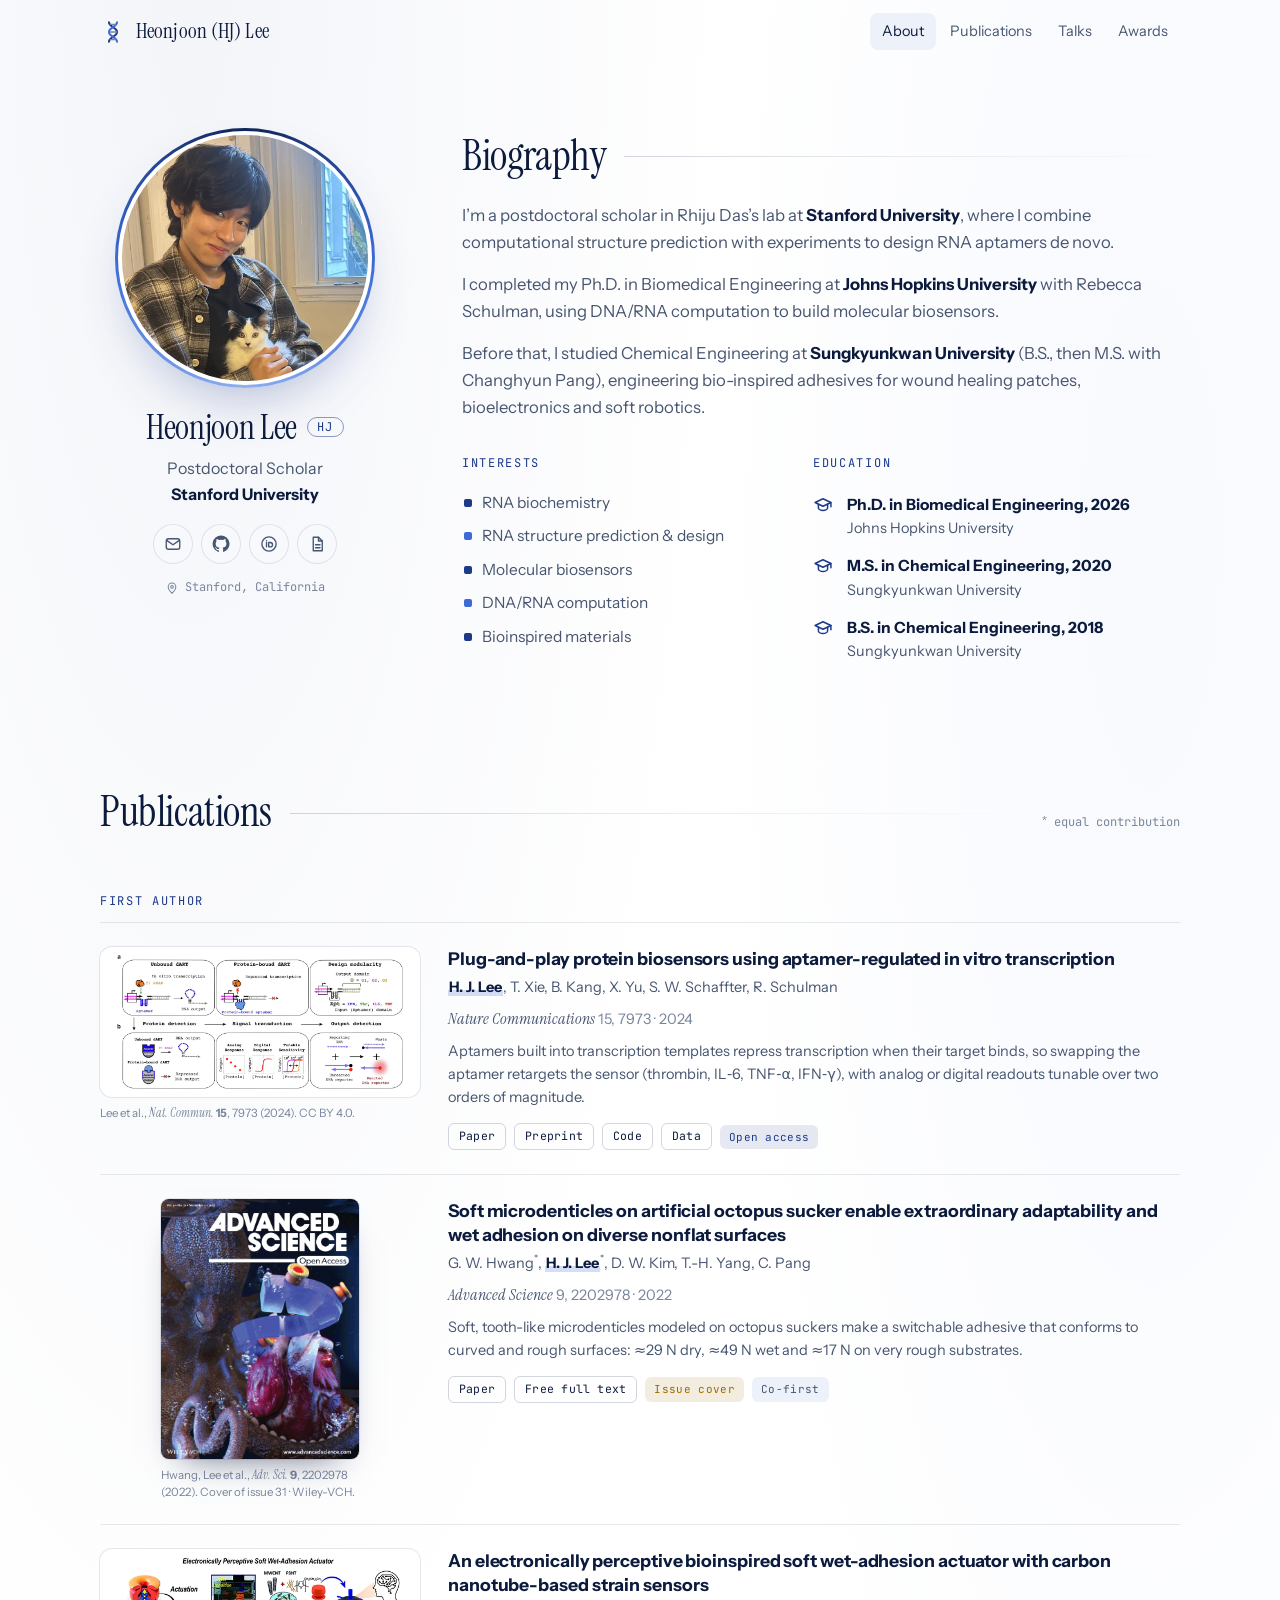
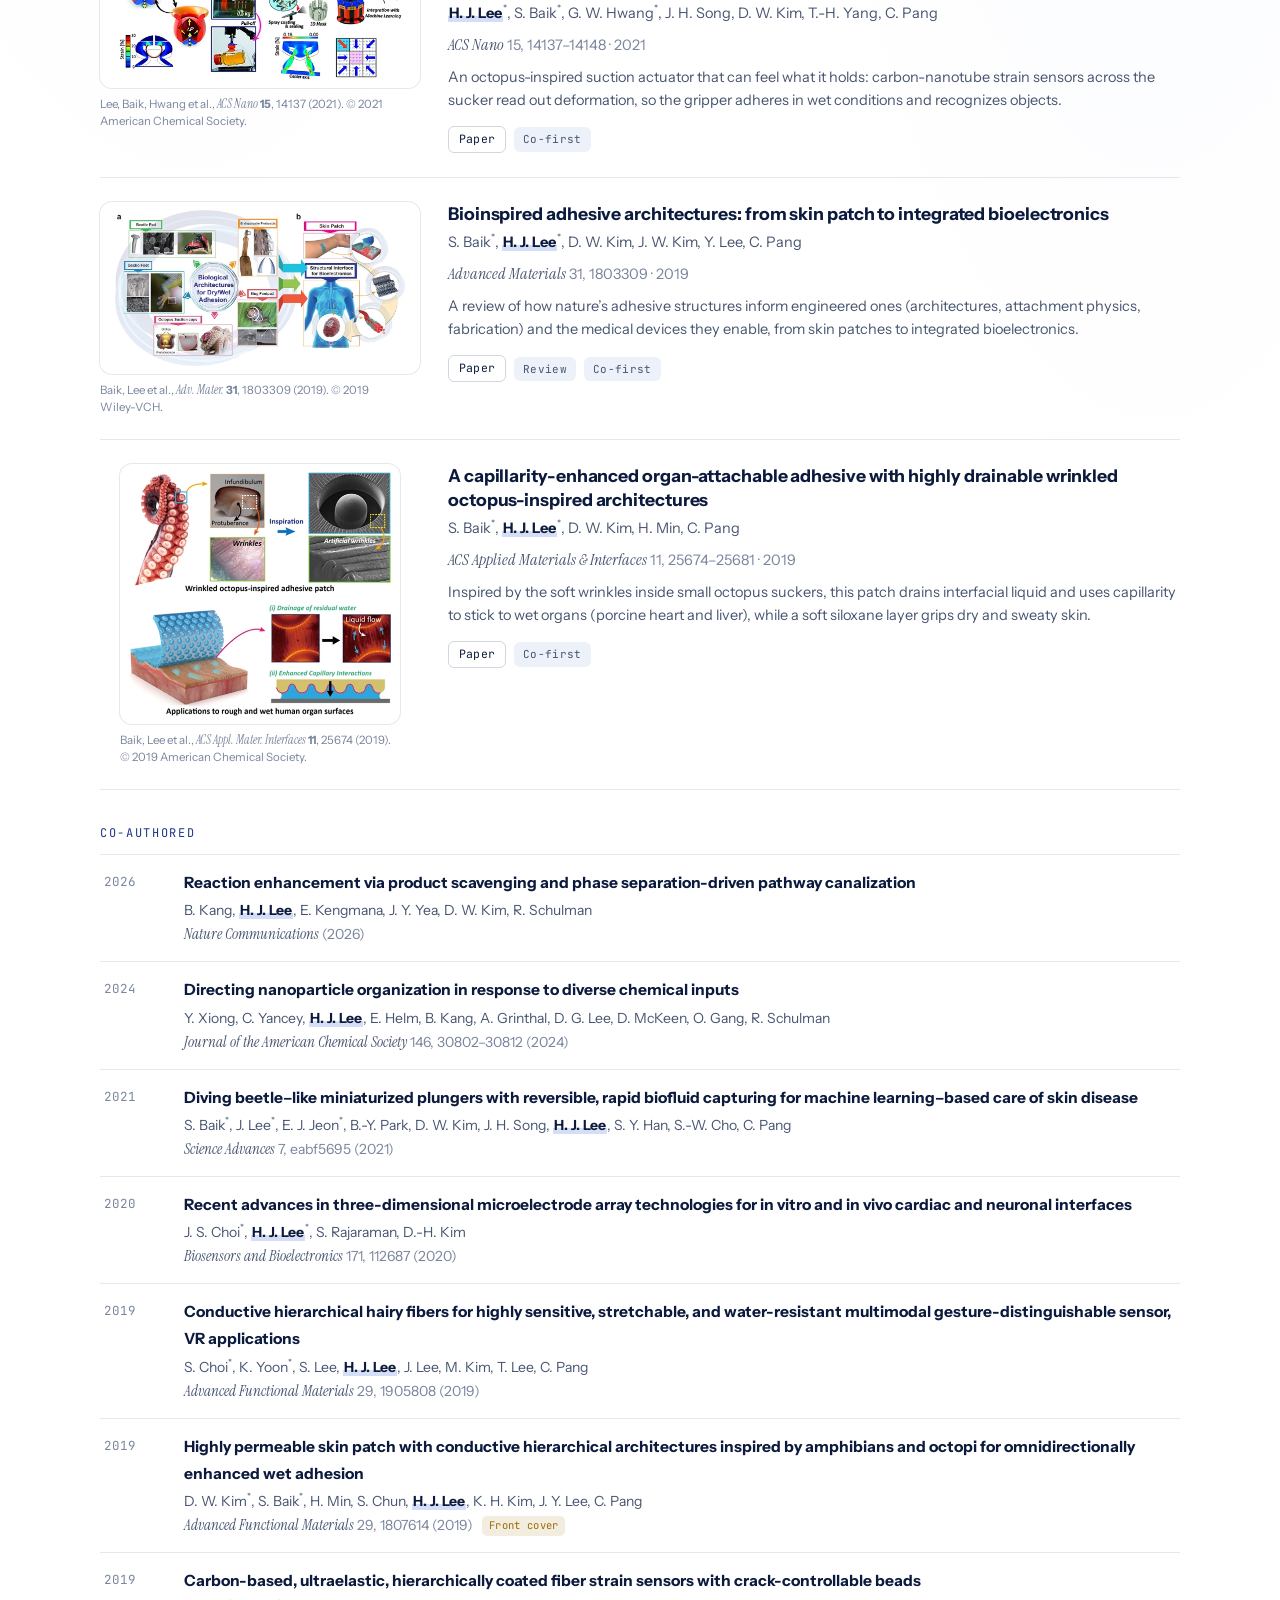
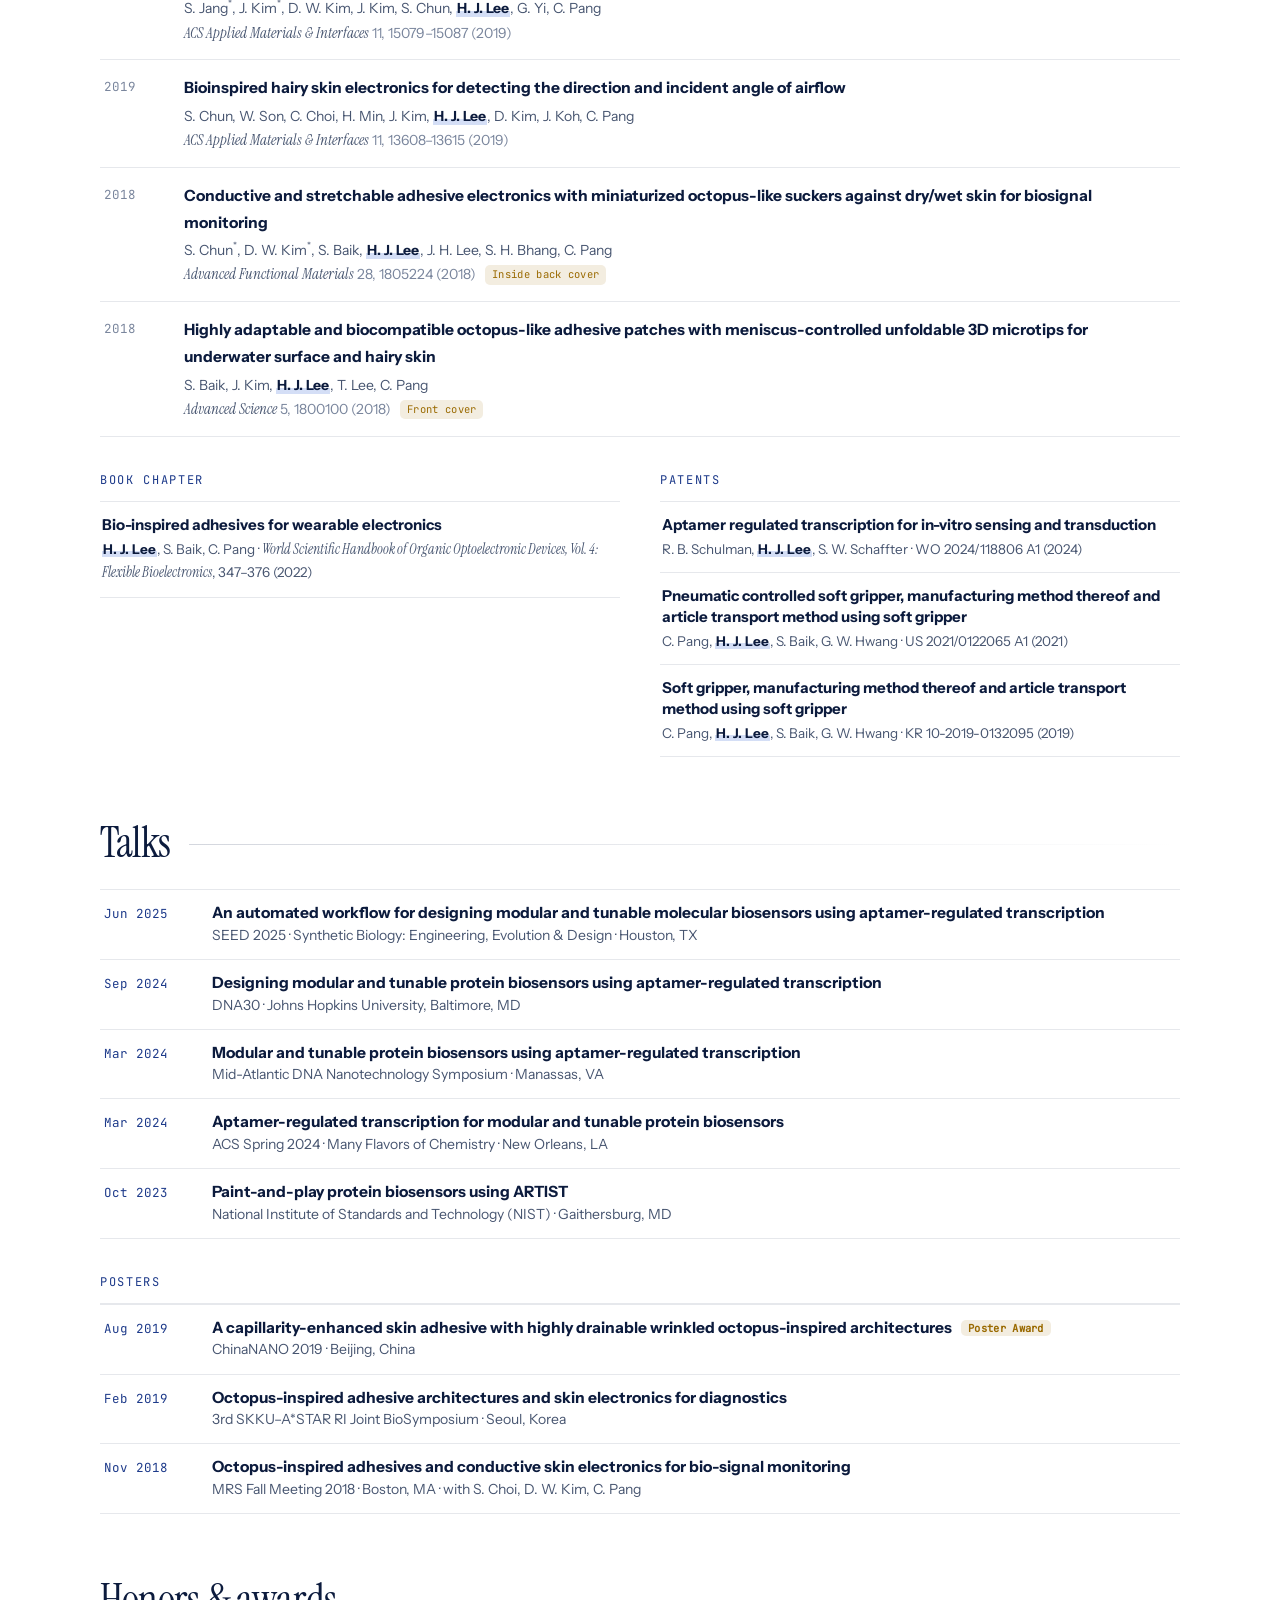
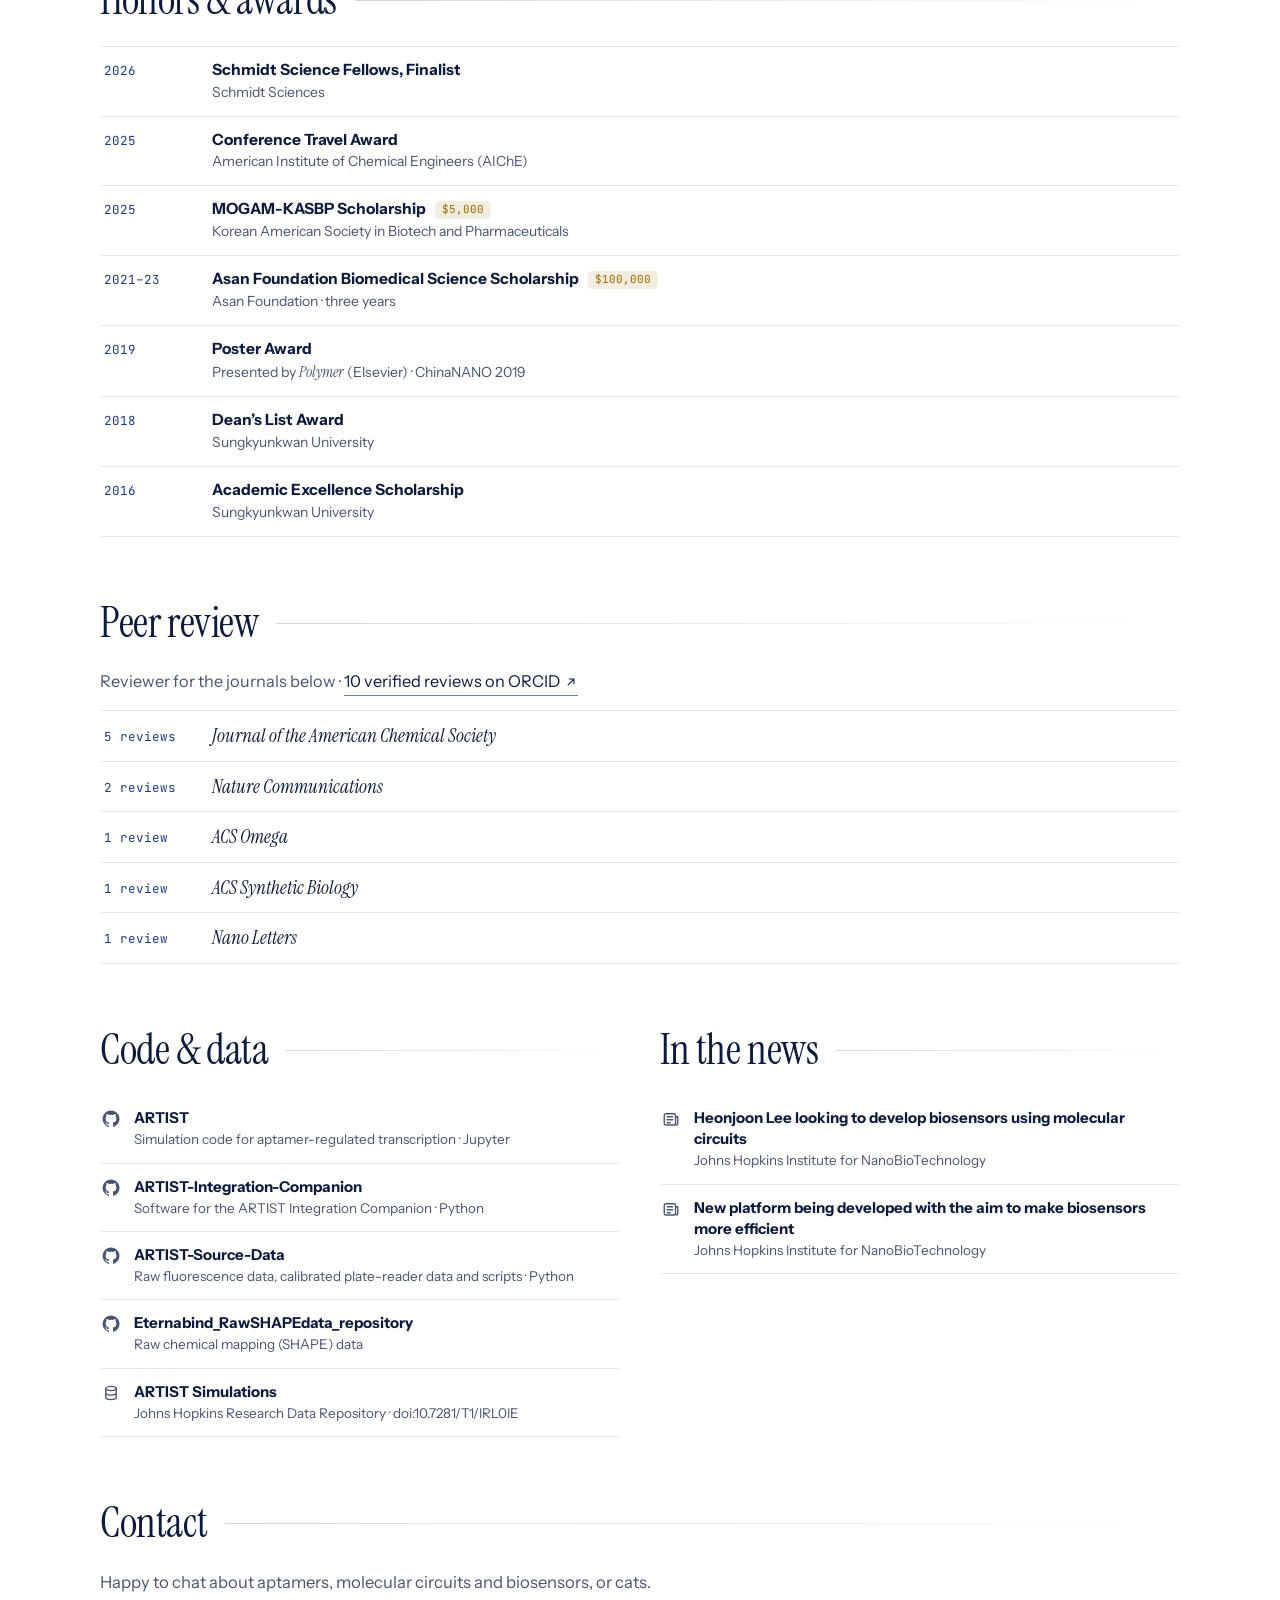
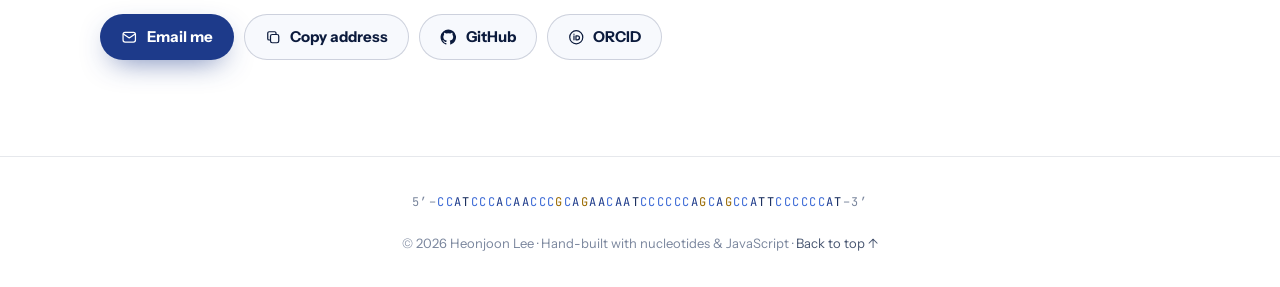
==== index.html @ 0a2733d8 "Remove the light/dark theme switch The site is white and navy only. Drop the toggle button and its i" ====
<!doctype html>
<html lang="en">
<head>
  <meta charset="utf-8">
  <meta name="viewport" content="width=device-width, initial-scale=1, viewport-fit=cover">
  <title>Heonjoon (HJ) Lee — Postdoctoral Scholar, Stanford</title>
  <meta name="description" content="Heonjoon (HJ) Lee is a postdoctoral scholar in Rhiju Das’s lab at Stanford University, combining computational structure prediction with experiments to design RNA aptamers de novo. Ph.D., Johns Hopkins University: DNA/RNA computation for molecular biosensors.">
  <meta name="author" content="Heonjoon Lee">
  <meta name="theme-color" content="#ffffff">
  <meta name="color-scheme" content="light">

  <!-- Social preview. If the site moves (e.g. to a custom domain), update these two URLs. -->
  <meta property="og:type" content="profile">
  <meta property="og:title" content="Heonjoon (HJ) Lee — Postdoctoral Scholar, Stanford">
  <meta property="og:description" content="RNA aptamers, molecular biosensors and DNA/RNA circuits.">
  <meta property="og:url" content="https://hlee260.github.io/">
  <meta property="og:image" content="https://hlee260.github.io/assets/img/og-card.jpg">
  <meta property="og:image:width" content="1200">
  <meta property="og:image:height" content="630">
  <meta name="twitter:card" content="summary_large_image">

  <link rel="icon" href="assets/img/favicon.svg" type="image/svg+xml">
  <link rel="apple-touch-icon" href="assets/img/apple-touch-icon.png">
  <link rel="preload" href="assets/fonts/instrument-serif-400.woff" as="font" type="font/woff" crossorigin>
  <link rel="preload" href="assets/fonts/instrument-sans-400.woff" as="font" type="font/woff" crossorigin>
  <link rel="stylesheet" href="assets/css/style.css">

  <script>
    (function () {
      var d = document.documentElement;
      d.classList.add('js');
      setTimeout(function () { if (!window.__hjReady) d.classList.add('reveal-all'); }, 2500);
    })();
    /* Figure loader: tries .webp → .jpg → .png, else keeps the designed cover. */
    window.hjFigure = function (img, ok) {
      var fig = img.closest('figure');
      if (ok) { fig.classList.add('has-image'); fig.classList.remove('is-missing'); return; }
      var exts = ['webp', 'jpg', 'png'];
      var i = +(img.getAttribute('data-try') || 0) + 1;
      if (i < exts.length) { img.setAttribute('data-try', i); img.src = img.getAttribute('data-base') + '.' + exts[i]; }
      else fig.classList.add('is-missing');
    };
  </script>
  <noscript><style>[data-reveal]{opacity:1!important;transform:none!important}</style></noscript>

  <script type="application/ld+json">
  {
    "@context": "https://schema.org",
    "@type": "Person",
    "name": "Heonjoon Lee",
    "alternateName": "HJ Lee",
    "jobTitle": "Postdoctoral Scholar",
    "affiliation": { "@type": "CollegeOrUniversity", "name": "Stanford University" },
    "alumniOf": [
      { "@type": "CollegeOrUniversity", "name": "Johns Hopkins University" },
      { "@type": "CollegeOrUniversity", "name": "Sungkyunkwan University" }
    ],
    "knowsAbout": ["RNA biochemistry", "RNA structure prediction", "RNA design", "Molecular biosensors", "DNA/RNA computation", "Bioinspired materials"],
    "sameAs": ["https://github.com/hlee260", "https://orcid.org/0000-0001-5129-5740"]
  }
  </script>
</head>

<body>
  <svg width="0" height="0" style="position:absolute" aria-hidden="true" focusable="false">
    <symbol id="i-arrow" viewBox="0 0 24 24"><path d="M7 17 17 7M9 7h8v8"/></symbol>
    <symbol id="i-mail" viewBox="0 0 24 24"><rect x="3" y="5" width="18" height="14" rx="3"/><path d="m4 7.5 8 5.5 8-5.5"/></symbol>
    <symbol id="i-copy" viewBox="0 0 24 24"><rect x="8" y="8" width="12" height="12" rx="2.5"/><path d="M16 8V6a2 2 0 0 0-2-2H6a2 2 0 0 0-2 2v8a2 2 0 0 0 2 2h2"/></symbol>
    <symbol id="i-menu" viewBox="0 0 24 24"><path d="M4 7h16M4 12h16M4 17h10"/></symbol>
    <symbol id="i-close" viewBox="0 0 24 24"><path d="M6 6l12 12M18 6 6 18"/></symbol>
    <symbol id="i-pin" viewBox="0 0 24 24"><path d="M12 21s-6.5-5.8-6.5-11a6.5 6.5 0 0 1 13 0c0 5.2-6.5 11-6.5 11Z"/><circle cx="12" cy="10" r="2.3"/></symbol>
    <symbol id="i-doc" viewBox="0 0 24 24"><path d="M7 3h7l5 5v13H7z"/><path d="M14 3v5h5M10 13h6M10 17h6"/></symbol>
    <symbol id="i-code" viewBox="0 0 24 24"><path d="m8.5 7.5-4.5 4.5 4.5 4.5M15.5 7.5 20 12l-4.5 4.5"/></symbol>
    <symbol id="i-data" viewBox="0 0 24 24"><ellipse cx="12" cy="6" rx="7" ry="2.8"/><path d="M5 6v12c0 1.5 3.1 2.8 7 2.8s7-1.3 7-2.8V6M5 12c0 1.5 3.1 2.8 7 2.8s7-1.3 7-2.8"/></symbol>
    <symbol id="i-zoom" viewBox="0 0 24 24"><circle cx="11" cy="11" r="6.5"/><path d="m16 16 4.5 4.5M11 8.5v5M8.5 11h5"/></symbol>
    <symbol id="i-news" viewBox="0 0 24 24"><rect x="3" y="5" width="15" height="15" rx="2"/><path d="M18 9h3v9a2 2 0 0 1-2 2M7 9h7M7 13h7M7 17h4"/></symbol>
    <symbol id="i-cap" viewBox="0 0 24 24"><path d="M2.5 9 12 4.5 21.5 9 12 13.5Z"/><path d="M6.5 11v4.5c0 1.6 2.5 3 5.5 3s5.5-1.4 5.5-3V11M21.5 9v5"/></symbol>
    <symbol id="i-building" viewBox="0 0 24 24"><path d="M4 20V9l8-5 8 5v11M4 20h16M9 20v-5h6v5M8 11h.01M12 11h.01M16 11h.01"/></symbol>
    <symbol id="i-orcid" viewBox="0 0 24 24"><circle cx="12" cy="12" r="9.5"/><path d="M8.7 10v5.8M8.7 7.6v.1M11.6 10h2c1.9 0 3.1 1.2 3.1 2.9s-1.2 2.9-3.1 2.9h-2Z"/></symbol>
    <symbol id="i-github" viewBox="0 0 24 24"><path fill="currentColor" stroke="none" d="M12 .8a11.2 11.2 0 0 0-3.54 21.83c.56.1.77-.24.77-.54v-1.9c-3.12.68-3.78-1.5-3.78-1.5-.51-1.3-1.24-1.64-1.24-1.64-1.02-.7.08-.68.08-.68 1.13.08 1.72 1.16 1.72 1.16 1 1.72 2.63 1.22 3.27.93.1-.73.4-1.22.71-1.5-2.49-.28-5.11-1.25-5.11-5.55 0-1.22.44-2.23 1.16-3.01-.12-.29-.5-1.43.11-2.97 0 0 .94-.3 3.08 1.15a10.6 10.6 0 0 1 5.6 0c2.14-1.45 3.08-1.15 3.08-1.15.61 1.54.23 2.68.11 2.97.72.78 1.16 1.79 1.16 3.01 0 4.31-2.62 5.26-5.12 5.54.4.35.76 1.03.76 2.08v3.08c0 .3.2.65.78.54A11.2 11.2 0 0 0 12 .8Z"/></symbol>
  </svg>

  <a class="skip-link" href="#main">Skip to content</a>
  <div class="progress" aria-hidden="true"><div class="progress__bar"></div></div>

  <header class="nav" data-nav>
    <div class="nav__inner container">
      <a class="nav__brand" href="#about">
        <svg class="logo" viewBox="0 0 32 32" aria-hidden="true">
          <path class="logo__s1" d="M11 4C11 10 21 10 21 16S11 22 11 28"/>
          <path class="logo__s2" d="M21 4C21 10 11 10 11 16S21 22 21 28"/>
          <path class="logo__rungs" d="M12.6 6.6h6.8M11.6 16h8.8M12.6 25.4h6.8"/>
        </svg>
        <span>Heonjoon (HJ) Lee</span>
      </a>
      <nav class="nav__links" aria-label="Primary">
        <a href="#about">About</a>
        <a href="#publications">Publications</a>
        <a href="#talks">Talks</a>
        <a href="#awards">Awards</a>
      </nav>
      <button class="icon-btn nav__menu-btn" type="button" aria-expanded="false" aria-controls="mobile-menu" aria-label="Open menu" data-menu-btn>
        <svg class="i i--menu"><use href="#i-menu"/></svg>
        <svg class="i i--close"><use href="#i-close"/></svg>
      </button>
    </div>
    <div class="mobile-menu" id="mobile-menu" data-menu>
      <nav aria-label="Mobile">
        <a href="#about">About</a>
        <a href="#publications">Publications</a>
        <a href="#talks">Talks</a>
        <a href="#awards">Awards</a>
        <a href="#code">Code &amp; data</a>
      </nav>
    </div>
  </header>

  <main id="main" class="container">

    <!-- ============================== ABOUT ============================== -->
    <section class="about" id="about" aria-labelledby="name">
      <aside class="profile">
        <div class="profile__avatar">
          <div class="avatar-ring">
            <button class="avatar" type="button" data-photo aria-label="View the full photo">
              <picture>
                <source type="image/webp" srcset="assets/img/avatar-420.webp 420w, assets/img/avatar-800.webp 800w" sizes="(max-width: 960px) 220px, 260px">
                <img src="assets/img/avatar-800.jpg" srcset="assets/img/avatar-420.jpg 420w, assets/img/avatar-800.jpg 800w" sizes="(max-width: 960px) 220px, 260px" width="800" height="800" alt="HJ Lee smiling, holding a small black-and-white kitten" fetchpriority="high" decoding="async">
              </picture>
            </button>
          </div>
        </div>
        <h1 class="profile__name" id="name">Heonjoon Lee <span class="profile__aka">HJ</span></h1>
        <p class="profile__role">Postdoctoral Scholar</p>
        <p class="profile__org">Stanford University</p>
        <ul class="profile__links">
          <li><a href="#contact" data-email data-user="hlee260" data-domain="stanford.edu" aria-label="Email"><svg class="i"><use href="#i-mail"/></svg></a></li>
          <li><a href="https://github.com/hlee260" target="_blank" rel="noopener" aria-label="GitHub"><svg class="i"><use href="#i-github"/></svg></a></li>
          <li><a href="https://orcid.org/0000-0001-5129-5740" target="_blank" rel="noopener" aria-label="ORCID"><svg class="i"><use href="#i-orcid"/></svg></a></li>
          <li><a href="#publications" aria-label="Publications"><svg class="i"><use href="#i-doc"/></svg></a></li>
        </ul>
        <p class="profile__where"><svg class="i"><use href="#i-pin"/></svg>Stanford, California</p>
      </aside>

      <div class="bio">
        <h2 class="h2">Biography</h2>
        <p>I’m a postdoctoral scholar in Rhiju Das’s lab at <strong>Stanford University</strong>, where I combine computational structure prediction with experiments to design RNA aptamers de novo.</p>
        <p>I completed my Ph.D. in Biomedical Engineering at <strong>Johns Hopkins University</strong> with Rebecca Schulman, using DNA/RNA computation to build molecular biosensors.</p>
        <p>Before that, I studied Chemical Engineering at <strong>Sungkyunkwan University</strong> (B.S., then M.S. with Changhyun Pang), engineering bio-inspired adhesives for wound healing patches, bioelectronics and soft robotics.</p>

        <div class="bio__grid">
          <div>
            <h3 class="h3">Interests</h3>
            <ul class="interests">
              <li>RNA biochemistry</li>
              <li>RNA structure prediction &amp; design</li>
              <li>Molecular biosensors</li>
              <li>DNA/RNA computation</li>
              <li>Bioinspired materials</li>
            </ul>
          </div>
          <div>
            <h3 class="h3">Education</h3>
            <ul class="education">
              <li><svg class="i"><use href="#i-cap"/></svg><div><b>Ph.D. in Biomedical Engineering, 2026</b><span>Johns Hopkins University</span></div></li>
              <li><svg class="i"><use href="#i-cap"/></svg><div><b>M.S. in Chemical Engineering, 2020</b><span>Sungkyunkwan University</span></div></li>
              <li><svg class="i"><use href="#i-cap"/></svg><div><b>B.S. in Chemical Engineering, 2018</b><span>Sungkyunkwan University</span></div></li>
            </ul>
          </div>
        </div>
      </div>
    </section>

    <!-- ============================== PUBLICATIONS ============================== -->
    <section class="block" id="publications" aria-labelledby="pubs-title">
      <div class="block__head" data-reveal>
        <h2 class="h2" id="pubs-title">Publications</h2>
        <p class="block__note"><sup>*</sup> equal contribution</p>
      </div>

      <h3 class="h3 h3--rule" data-reveal>First author</h3>
      <ol class="papers">

        <li class="paper" id="paper-artist" data-reveal>
          <figure class="thumb" style="--ar: 1999 / 937">
            <button class="paper__zoom" type="button" aria-label="Enlarge figure: Plug-and-play protein biosensors">
              <img data-base="assets/figures/2024-ncomms-artist" src="assets/figures/2024-ncomms-artist.webp" alt="Schematic from Lee et al., Nature Communications 2024: a protein binding the aptamer in a dART transcription template blocks T7 RNA polymerase, repressing an RNA output that a fluorescent DNA reporter detects, with analog, digital or tunable responses" loading="lazy" decoding="async" onload="hjFigure(this, true)" onerror="hjFigure(this)">
              <span class="paper__zoom-hint"><svg class="i"><use href="#i-zoom"/></svg></span>
            </button>
            <div class="cover cover--seq" aria-hidden="true"><span class="cover__journal">Nat. Commun.</span><span class="cover__big">ARTIST</span></div>
            <figcaption class="paper__caption">Lee et al., <i>Nat. Commun.</i> <b>15</b>, 7973 (2024). CC&nbsp;BY&nbsp;4.0.</figcaption>
          </figure>
          <div class="paper__body">
            <a class="paper__title" href="https://doi.org/10.1038/s41467-024-51907-4" target="_blank" rel="noopener">Plug-and-play protein biosensors using aptamer-regulated in vitro transcription</a>
            <p class="paper__authors"><b class="me">H. J. Lee</b>, T. Xie, B. Kang, X. Yu, S. W. Schaffter, R. Schulman</p>
            <p class="paper__venue"><i>Nature Communications</i> 15, 7973 · 2024</p>
            <p class="paper__tldr">Aptamers built into transcription templates repress transcription when their target binds, so swapping the aptamer retargets the sensor (thrombin, IL‑6, TNF‑α, IFN‑γ), with analog or digital readouts tunable over two orders of magnitude.</p>
            <div class="paper__links">
              <a class="tag-link" href="https://doi.org/10.1038/s41467-024-51907-4" target="_blank" rel="noopener">Paper</a>
              <a class="tag-link" href="https://doi.org/10.1101/2023.08.10.552680" target="_blank" rel="noopener">Preprint</a>
              <a class="tag-link" href="https://github.com/hlee260/ARTIST" target="_blank" rel="noopener">Code</a>
              <a class="tag-link" href="https://github.com/hlee260/ARTIST-Source-Data" target="_blank" rel="noopener">Data</a>
              <span class="badge badge--accent">Open access</span>
            </div>
          </div>
        </li>

        <li class="paper" data-reveal>
          <figure class="thumb thumb--cover" style="--ar: 1141 / 1500">
            <button class="paper__zoom" type="button" aria-label="Enlarge cover: Soft microdenticles on artificial octopus sucker">
              <img data-base="assets/figures/2022-advsci-microdenticles" src="assets/figures/2022-advsci-microdenticles.webp" alt="Cover of Advanced Science, volume 9, issue 31 (November 2022): underwater, an octopus beside a heart gripped by a translucent soft patch whose suction cups are lined with microdenticles" loading="lazy" decoding="async" onload="hjFigure(this, true)" onerror="hjFigure(this)">
              <span class="paper__zoom-hint"><svg class="i"><use href="#i-zoom"/></svg></span>
            </button>
            <div class="cover cover--sucker" aria-hidden="true"><span class="cover__journal">Adv. Sci.</span><span class="cover__big">≈49&nbsp;N</span></div>
            <figcaption class="paper__caption">Hwang, Lee et al., <i>Adv. Sci.</i> <b>9</b>, 2202978 (2022). Cover of issue 31 · Wiley-VCH.</figcaption>
          </figure>
          <div class="paper__body">
            <a class="paper__title" href="https://doi.org/10.1002/advs.202202978" target="_blank" rel="noopener">Soft microdenticles on artificial octopus sucker enable extraordinary adaptability and wet adhesion on diverse nonflat surfaces</a>
            <p class="paper__authors">G. W. Hwang<sup>*</sup>, <b class="me">H. J. Lee</b><sup>*</sup>, D. W. Kim, T.-H. Yang, C. Pang</p>
            <p class="paper__venue"><i>Advanced Science</i> 9, 2202978 · 2022</p>
            <p class="paper__tldr">Soft, tooth-like microdenticles modeled on octopus suckers make a switchable adhesive that conforms to curved and rough surfaces: ≈29 N dry, ≈49 N wet and ≈17 N on very rough substrates.</p>
            <div class="paper__links">
              <a class="tag-link" href="https://doi.org/10.1002/advs.202202978" target="_blank" rel="noopener">Paper</a>
              <a class="tag-link" href="https://pmc.ncbi.nlm.nih.gov/articles/PMC9631055/" target="_blank" rel="noopener">Free full text</a>
              <span class="badge badge--cover">Issue cover</span>
              <span class="badge">Co-first</span>
            </div>
          </div>
        </li>

        <li class="paper" data-reveal>
          <figure class="thumb" style="--ar: 520 / 225">
            <button class="paper__zoom" type="button" aria-label="Enlarge figure: Electronically perceptive soft wet-adhesion actuator">
              <img data-base="assets/figures/2021-acsnano-perceptive-actuator" src="assets/figures/2021-acsnano-perceptive-actuator.webp" alt="Graphical abstract from Lee, Baik, Hwang et al., ACS Nano 2021: the electronically perceptive soft wet-adhesion actuator lifts a 0.5 kg bottle in wet conditions, while spray-coated CNT/P3HT strain sensors map its deformation for machine-learning recognition" loading="lazy" decoding="async" onload="hjFigure(this, true)" onerror="hjFigure(this)">
              <span class="paper__zoom-hint"><svg class="i"><use href="#i-zoom"/></svg></span>
            </button>
            <div class="cover cover--sucker cover--alt" aria-hidden="true"><span class="cover__journal">ACS Nano</span><span class="cover__big">Grip&nbsp;+&nbsp;feel</span></div>
            <figcaption class="paper__caption">Lee, Baik, Hwang et al., <i>ACS Nano</i> <b>15</b>, 14137 (2021). © 2021 American Chemical Society.</figcaption>
          </figure>
          <div class="paper__body">
            <a class="paper__title" href="https://doi.org/10.1021/acsnano.1c05130" target="_blank" rel="noopener">An electronically perceptive bioinspired soft wet-adhesion actuator with carbon nanotube-based strain sensors</a>
            <p class="paper__authors"><b class="me">H. J. Lee</b><sup>*</sup>, S. Baik<sup>*</sup>, G. W. Hwang<sup>*</sup>, J. H. Song, D. W. Kim, T.-H. Yang, C. Pang</p>
            <p class="paper__venue"><i>ACS Nano</i> 15, 14137–14148 · 2021</p>
            <p class="paper__tldr">An octopus-inspired suction actuator that can feel what it holds: carbon-nanotube strain sensors across the sucker read out deformation, so the gripper adheres in wet conditions and recognizes objects.</p>
            <div class="paper__links">
              <a class="tag-link" href="https://doi.org/10.1021/acsnano.1c05130" target="_blank" rel="noopener">Paper</a>
              <span class="badge">Co-first</span>
            </div>
          </div>
        </li>

        <li class="paper" data-reveal>
          <figure class="thumb" style="--ar: 1000 / 539">
            <button class="paper__zoom" type="button" aria-label="Enlarge figure: Bioinspired adhesive architectures review">
              <img data-base="assets/figures/2019-advmater-adhesive-review" src="assets/figures/2019-advmater-adhesive-review.webp" alt="Figure from Baik, Lee et al., Advanced Materials 2019: biological dry and wet adhesive architectures (beetle pads, gecko feet, octopus suckers, endoparasite proboscis, slug footpads) and their uses in skin patches and structural interfaces for bioelectronics" loading="lazy" decoding="async" onload="hjFigure(this, true)" onerror="hjFigure(this)">
              <span class="paper__zoom-hint"><svg class="i"><use href="#i-zoom"/></svg></span>
            </button>
            <div class="cover cover--waves" aria-hidden="true"><span class="cover__journal">Adv. Mater.</span><span class="cover__big">Nature’s&nbsp;grip</span></div>
            <figcaption class="paper__caption">Baik, Lee et al., <i>Adv. Mater.</i> <b>31</b>, 1803309 (2019). © 2019 Wiley-VCH.</figcaption>
          </figure>
          <div class="paper__body">
            <a class="paper__title" href="https://doi.org/10.1002/adma.201803309" target="_blank" rel="noopener">Bioinspired adhesive architectures: from skin patch to integrated bioelectronics</a>
            <p class="paper__authors">S. Baik<sup>*</sup>, <b class="me">H. J. Lee</b><sup>*</sup>, D. W. Kim, J. W. Kim, Y. Lee, C. Pang</p>
            <p class="paper__venue"><i>Advanced Materials</i> 31, 1803309 · 2019</p>
            <p class="paper__tldr">A review of how nature’s adhesive structures inform engineered ones (architectures, attachment physics, fabrication) and the medical devices they enable, from skin patches to integrated bioelectronics.</p>
            <div class="paper__links">
              <a class="tag-link" href="https://doi.org/10.1002/adma.201803309" target="_blank" rel="noopener">Paper</a>
              <span class="badge">Review</span>
              <span class="badge">Co-first</span>
            </div>
          </div>
        </li>

        <li class="paper" data-reveal>
          <figure class="thumb" style="--ar: 520 / 483">
            <button class="paper__zoom" type="button" aria-label="Enlarge figure: Capillarity-enhanced organ-attachable adhesive">
              <img data-base="assets/figures/2019-acsami-capillarity-adhesive" src="assets/figures/2019-acsami-capillarity-adhesive.webp" alt="Graphical abstract from Baik, Lee et al., ACS Applied Materials and Interfaces 2019: wrinkles inside octopus suckers inspire an adhesive patch that drains residual water and enhances capillary adhesion on rough, wet organ surfaces" loading="lazy" decoding="async" onload="hjFigure(this, true)" onerror="hjFigure(this)">
              <span class="paper__zoom-hint"><svg class="i"><use href="#i-zoom"/></svg></span>
            </button>
            <div class="cover cover--waves cover--alt" aria-hidden="true"><span class="cover__journal">ACS AMI</span><span class="cover__big">Wet&nbsp;organs</span></div>
            <figcaption class="paper__caption">Baik, Lee et al., <i>ACS Appl. Mater. Interfaces</i> <b>11</b>, 25674 (2019). © 2019 American Chemical Society.</figcaption>
          </figure>
          <div class="paper__body">
            <a class="paper__title" href="https://doi.org/10.1021/acsami.9b05511" target="_blank" rel="noopener">A capillarity-enhanced organ-attachable adhesive with highly drainable wrinkled octopus-inspired architectures</a>
            <p class="paper__authors">S. Baik<sup>*</sup>, <b class="me">H. J. Lee</b><sup>*</sup>, D. W. Kim, H. Min, C. Pang</p>
            <p class="paper__venue"><i>ACS Applied Materials &amp; Interfaces</i> 11, 25674–25681 · 2019</p>
            <p class="paper__tldr">Inspired by the soft wrinkles inside small octopus suckers, this patch drains interfacial liquid and uses capillarity to stick to wet organs (porcine heart and liver), while a soft siloxane layer grips dry and sweaty skin.</p>
            <div class="paper__links">
              <a class="tag-link" href="https://doi.org/10.1021/acsami.9b05511" target="_blank" rel="noopener">Paper</a>
              <span class="badge">Co-first</span>
            </div>
          </div>
        </li>
      </ol>

      <h3 class="h3 h3--rule" data-reveal>Co-authored</h3>
      <ol class="pubs" data-reveal>
        <li class="pub">
          <span class="pub__year">2026</span>
          <div class="pub__main">
            <a class="pub__title" href="https://doi.org/10.1038/s41467-026-77899-x" target="_blank" rel="noopener">Reaction enhancement via product scavenging and phase separation-driven pathway canalization</a>
            <p class="pub__authors">B. Kang, <b class="me">H. J. Lee</b>, E. Kengmana, J. Y. Yea, D. W. Kim, R. Schulman</p>
            <p class="pub__venue"><i>Nature Communications</i> (2026)</p>
          </div>
        </li>
        <li class="pub">
          <span class="pub__year">2024</span>
          <div class="pub__main">
            <a class="pub__title" href="https://doi.org/10.1021/jacs.4c07259" target="_blank" rel="noopener">Directing nanoparticle organization in response to diverse chemical inputs</a>
            <p class="pub__authors">Y. Xiong, C. Yancey, <b class="me">H. J. Lee</b>, E. Helm, B. Kang, A. Grinthal, D. G. Lee, D. McKeen, O. Gang, R. Schulman</p>
            <p class="pub__venue"><i>Journal of the American Chemical Society</i> 146, 30802–30812 (2024)</p>
          </div>
        </li>
        <li class="pub">
          <span class="pub__year">2021</span>
          <div class="pub__main">
            <a class="pub__title" href="https://doi.org/10.1126/sciadv.abf5695" target="_blank" rel="noopener">Diving beetle–like miniaturized plungers with reversible, rapid biofluid capturing for machine learning–based care of skin disease</a>
            <p class="pub__authors">S. Baik<sup>*</sup>, J. Lee<sup>*</sup>, E. J. Jeon<sup>*</sup>, B.-Y. Park, D. W. Kim, J. H. Song, <b class="me">H. J. Lee</b>, S. Y. Han, S.-W. Cho, C. Pang</p>
            <p class="pub__venue"><i>Science Advances</i> 7, eabf5695 (2021)</p>
          </div>
        </li>
        <li class="pub">
          <span class="pub__year">2020</span>
          <div class="pub__main">
            <a class="pub__title" href="https://doi.org/10.1016/j.bios.2020.112687" target="_blank" rel="noopener">Recent advances in three-dimensional microelectrode array technologies for in vitro and in vivo cardiac and neuronal interfaces</a>
            <p class="pub__authors">J. S. Choi<sup>*</sup>, <b class="me">H. J. Lee</b><sup>*</sup>, S. Rajaraman, D.-H. Kim</p>
            <p class="pub__venue"><i>Biosensors and Bioelectronics</i> 171, 112687 (2020)</p>
          </div>
        </li>
        <li class="pub">
          <span class="pub__year">2019</span>
          <div class="pub__main">
            <a class="pub__title" href="https://doi.org/10.1002/adfm.201905808" target="_blank" rel="noopener">Conductive hierarchical hairy fibers for highly sensitive, stretchable, and water-resistant multimodal gesture-distinguishable sensor, VR applications</a>
            <p class="pub__authors">S. Choi<sup>*</sup>, K. Yoon<sup>*</sup>, S. Lee, <b class="me">H. J. Lee</b>, J. Lee, M. Kim, T. Lee, C. Pang</p>
            <p class="pub__venue"><i>Advanced Functional Materials</i> 29, 1905808 (2019)</p>
          </div>
        </li>
        <li class="pub">
          <span class="pub__year">2019</span>
          <div class="pub__main">
            <a class="pub__title" href="https://doi.org/10.1002/adfm.201807614" target="_blank" rel="noopener">Highly permeable skin patch with conductive hierarchical architectures inspired by amphibians and octopi for omnidirectionally enhanced wet adhesion</a>
            <p class="pub__authors">D. W. Kim<sup>*</sup>, S. Baik<sup>*</sup>, H. Min, S. Chun, <b class="me">H. J. Lee</b>, K. H. Kim, J. Y. Lee, C. Pang</p>
            <p class="pub__venue"><i>Advanced Functional Materials</i> 29, 1807614 (2019) <span class="pub__flag">Front cover</span></p>
          </div>
        </li>
        <li class="pub">
          <span class="pub__year">2019</span>
          <div class="pub__main">
            <a class="pub__title" href="https://doi.org/10.1021/acsami.9b03204" target="_blank" rel="noopener">Carbon-based, ultraelastic, hierarchically coated fiber strain sensors with crack-controllable beads</a>
            <p class="pub__authors">S. Jang<sup>*</sup>, J. Kim<sup>*</sup>, D. W. Kim, J. Kim, S. Chun, <b class="me">H. J. Lee</b>, G. Yi, C. Pang</p>
            <p class="pub__venue"><i>ACS Applied Materials &amp; Interfaces</i> 11, 15079–15087 (2019)</p>
          </div>
        </li>
        <li class="pub">
          <span class="pub__year">2019</span>
          <div class="pub__main">
            <a class="pub__title" href="https://doi.org/10.1021/acsami.9b01427" target="_blank" rel="noopener">Bioinspired hairy skin electronics for detecting the direction and incident angle of airflow</a>
            <p class="pub__authors">S. Chun, W. Son, C. Choi, H. Min, J. Kim, <b class="me">H. J. Lee</b>, D. Kim, J. Koh, C. Pang</p>
            <p class="pub__venue"><i>ACS Applied Materials &amp; Interfaces</i> 11, 13608–13615 (2019)</p>
          </div>
        </li>
        <li class="pub">
          <span class="pub__year">2018</span>
          <div class="pub__main">
            <a class="pub__title" href="https://doi.org/10.1002/adfm.201805224" target="_blank" rel="noopener">Conductive and stretchable adhesive electronics with miniaturized octopus-like suckers against dry/wet skin for biosignal monitoring</a>
            <p class="pub__authors">S. Chun<sup>*</sup>, D. W. Kim<sup>*</sup>, S. Baik, <b class="me">H. J. Lee</b>, J. H. Lee, S. H. Bhang, C. Pang</p>
            <p class="pub__venue"><i>Advanced Functional Materials</i> 28, 1805224 (2018) <span class="pub__flag">Inside back cover</span></p>
          </div>
        </li>
        <li class="pub">
          <span class="pub__year">2018</span>
          <div class="pub__main">
            <a class="pub__title" href="https://doi.org/10.1002/advs.201800100" target="_blank" rel="noopener">Highly adaptable and biocompatible octopus-like adhesive patches with meniscus-controlled unfoldable 3D microtips for underwater surface and hairy skin</a>
            <p class="pub__authors">S. Baik, J. Kim, <b class="me">H. J. Lee</b>, T. Lee, C. Pang</p>
            <p class="pub__venue"><i>Advanced Science</i> 5, 1800100 (2018) <span class="pub__flag">Front cover</span></p>
          </div>
        </li>
      </ol>

      <div class="two-col">
        <div data-reveal>
          <h3 class="h3 h3--rule">Book chapter</h3>
          <ul class="simple">
            <li>
              <p class="simple__title">Bio-inspired adhesives for wearable electronics</p>
              <p class="simple__meta"><b class="me">H. J. Lee</b>, S. Baik, C. Pang · <i>World Scientific Handbook of Organic Optoelectronic Devices, Vol. 4: Flexible Bioelectronics</i>, 347–376 (2022)</p>
            </li>
          </ul>
        </div>
        <div data-reveal>
          <h3 class="h3 h3--rule">Patents</h3>
          <ul class="simple">
            <li>
              <a class="simple__title" href="https://patents.google.com/patent/WO2024118806A1/en" target="_blank" rel="noopener">Aptamer regulated transcription for in-vitro sensing and transduction</a>
              <p class="simple__meta">R. B. Schulman, <b class="me">H. J. Lee</b>, S. W. Schaffter · WO 2024/118806 A1 (2024)</p>
            </li>
            <li>
              <a class="simple__title" href="https://patents.google.com/patent/US20210122065A1/en" target="_blank" rel="noopener">Pneumatic controlled soft gripper, manufacturing method thereof and article transport method using soft gripper</a>
              <p class="simple__meta">C. Pang, <b class="me">H. J. Lee</b>, S. Baik, G. W. Hwang · US 2021/0122065 A1 (2021)</p>
            </li>
            <li>
              <p class="simple__title">Soft gripper, manufacturing method thereof and article transport method using soft gripper</p>
              <p class="simple__meta">C. Pang, <b class="me">H. J. Lee</b>, S. Baik, G. W. Hwang · KR 10-2019-0132095 (2019)</p>
            </li>
          </ul>
        </div>
      </div>
    </section>

    <!-- ============================== TALKS ============================== -->
    <section class="block" id="talks" aria-labelledby="talks-title">
      <h2 class="h2" id="talks-title" data-reveal>Talks</h2>
      <ul class="rows" data-reveal>
        <li><time>Jun 2025</time><div><p class="rows__title">An automated workflow for designing modular and tunable molecular biosensors using aptamer-regulated transcription</p><p class="rows__meta">SEED 2025 · Synthetic Biology: Engineering, Evolution &amp; Design · Houston, TX</p></div></li>
        <li><time>Sep 2024</time><div><p class="rows__title">Designing modular and tunable protein biosensors using aptamer-regulated transcription</p><p class="rows__meta">DNA30 · Johns Hopkins University, Baltimore, MD</p></div></li>
        <li><time>Mar 2024</time><div><p class="rows__title">Modular and tunable protein biosensors using aptamer-regulated transcription</p><p class="rows__meta">Mid-Atlantic DNA Nanotechnology Symposium · Manassas, VA</p></div></li>
        <li><time>Mar 2024</time><div><p class="rows__title">Aptamer-regulated transcription for modular and tunable protein biosensors</p><p class="rows__meta">ACS Spring 2024 · Many Flavors of Chemistry · New Orleans, LA</p></div></li>
        <li><time>Oct 2023</time><div><p class="rows__title">Paint-and-play protein biosensors using ARTIST</p><p class="rows__meta">National Institute of Standards and Technology (NIST) · Gaithersburg, MD</p></div></li>
      </ul>
      <h3 class="h3 h3--rule" data-reveal>Posters</h3>
      <ul class="rows" data-reveal>
        <li><time>Aug 2019</time><div><p class="rows__title">A capillarity-enhanced skin adhesive with highly drainable wrinkled octopus-inspired architectures <span class="pub__flag">Poster Award</span></p><p class="rows__meta">ChinaNANO 2019 · Beijing, China</p></div></li>
        <li><time>Feb 2019</time><div><p class="rows__title">Octopus-inspired adhesive architectures and skin electronics for diagnostics</p><p class="rows__meta">3rd SKKU–A*STAR RI Joint BioSymposium · Seoul, Korea</p></div></li>
        <li><time>Nov 2018</time><div><p class="rows__title">Octopus-inspired adhesives and conductive skin electronics for bio-signal monitoring</p><p class="rows__meta">MRS Fall Meeting 2018 · Boston, MA · with S. Choi, D. W. Kim, C. Pang</p></div></li>
      </ul>
    </section>

    <!-- ============================== AWARDS ============================== -->
    <section class="block" id="awards" aria-labelledby="awards-title">
      <h2 class="h2" id="awards-title" data-reveal>Honors &amp; awards</h2>
      <ul class="rows rows--awards" data-reveal>
        <li><time>2026</time><div><p class="rows__title">Schmidt Science Fellows, Finalist</p><p class="rows__meta">Schmidt Sciences</p></div></li>
        <li><time>2025</time><div><p class="rows__title">Conference Travel Award</p><p class="rows__meta">American Institute of Chemical Engineers (AIChE)</p></div></li>
        <li><time>2025</time><div><p class="rows__title">MOGAM-KASBP Scholarship <span class="amount">$5,000</span></p><p class="rows__meta">Korean American Society in Biotech and Pharmaceuticals</p></div></li>
        <li><time>2021–23</time><div><p class="rows__title">Asan Foundation Biomedical Science Scholarship <span class="amount">$100,000</span></p><p class="rows__meta">Asan Foundation · three years</p></div></li>
        <li><time>2019</time><div><p class="rows__title">Poster Award</p><p class="rows__meta">Presented by <i>Polymer</i> (Elsevier) · ChinaNANO 2019</p></div></li>
        <li><time>2018</time><div><p class="rows__title">Dean’s List Award</p><p class="rows__meta">Sungkyunkwan University</p></div></li>
        <li><time>2016</time><div><p class="rows__title">Academic Excellence Scholarship</p><p class="rows__meta">Sungkyunkwan University</p></div></li>
      </ul>
    </section>

    <!-- ============================== PEER REVIEW ============================== -->
    <section class="block" id="review" aria-labelledby="review-title">
      <h2 class="h2" id="review-title" data-reveal>Peer review</h2>
      <p class="review__lede" data-reveal>Reviewer for the journals below · <a href="https://orcid.org/0000-0001-5129-5740" target="_blank" rel="noopener">10 verified reviews on ORCID <svg class="i"><use href="#i-arrow"/></svg></a></p>
      <ul class="rows rows--review" data-reveal>
        <li><span class="rows__count">5 reviews</span><p class="rows__journal"><i>Journal of the American Chemical Society</i></p></li>
        <li><span class="rows__count">2 reviews</span><p class="rows__journal"><i>Nature Communications</i></p></li>
        <li><span class="rows__count">1 review</span><p class="rows__journal"><i>ACS Omega</i></p></li>
        <li><span class="rows__count">1 review</span><p class="rows__journal"><i>ACS Synthetic Biology</i></p></li>
        <li><span class="rows__count">1 review</span><p class="rows__journal"><i>Nano Letters</i></p></li>
      </ul>
    </section>

    <!-- ============================== CODE, DATA & PRESS ============================== -->
    <section class="block" id="code" aria-labelledby="code-title">
      <div class="two-col">
        <div data-reveal>
          <h2 class="h2" id="code-title">Code &amp; data</h2>
          <ul class="links-list">
            <li><a href="https://github.com/hlee260/ARTIST" target="_blank" rel="noopener"><svg class="i"><use href="#i-github"/></svg><span><b>ARTIST</b><em>Simulation code for aptamer-regulated transcription · Jupyter</em></span></a></li>
            <li><a href="https://github.com/hlee260/ARTIST-Integration-Companion" target="_blank" rel="noopener"><svg class="i"><use href="#i-github"/></svg><span><b>ARTIST-Integration-Companion</b><em>Software for the ARTIST Integration Companion · Python</em></span></a></li>
            <li><a href="https://github.com/hlee260/ARTIST-Source-Data" target="_blank" rel="noopener"><svg class="i"><use href="#i-github"/></svg><span><b>ARTIST-Source-Data</b><em>Raw fluorescence data, calibrated plate-reader data and scripts · Python</em></span></a></li>
            <li><a href="https://github.com/hlee260/Eternabind_RawSHAPEdata_repository" target="_blank" rel="noopener"><svg class="i"><use href="#i-github"/></svg><span><b>Eternabind_RawSHAPEdata_repository</b><em>Raw chemical mapping (SHAPE) data</em></span></a></li>
            <li><a href="https://doi.org/10.7281/T1/IRL0IE" target="_blank" rel="noopener"><svg class="i"><use href="#i-data"/></svg><span><b>ARTIST Simulations</b><em>Johns Hopkins Research Data Repository · doi:10.7281/T1/IRL0IE</em></span></a></li>
          </ul>
        </div>
        <div data-reveal>
          <h2 class="h2">In the news</h2>
          <ul class="links-list">
            <li><a href="https://inbt.jhu.edu/heonjoon-lee-looking-to-develop-biosensors-using-molecular-circuits/" target="_blank" rel="noopener"><svg class="i"><use href="#i-news"/></svg><span><b>Heonjoon Lee looking to develop biosensors using molecular circuits</b><em>Johns Hopkins Institute for NanoBioTechnology</em></span></a></li>
            <li><a href="https://inbt.jhu.edu/new-platform-being-developed-with-the-aim-to-make-biosensors-more-efficient/" target="_blank" rel="noopener"><svg class="i"><use href="#i-news"/></svg><span><b>New platform being developed with the aim to make biosensors more efficient</b><em>Johns Hopkins Institute for NanoBioTechnology</em></span></a></li>
          </ul>
        </div>
      </div>
    </section>

    <!-- ============================== CONTACT ============================== -->
    <section class="block contact" id="contact" aria-labelledby="contact-title" data-reveal>
      <h2 class="h2" id="contact-title">Contact</h2>
      <p class="contact__text">Happy to chat about aptamers, molecular circuits and biosensors, or cats.</p>
      <div class="contact__actions">
        <a class="btn btn--primary" href="#contact" data-email data-user="hlee260" data-domain="stanford.edu"><svg class="i"><use href="#i-mail"/></svg>Email me</a>
        <button class="btn btn--ghost" type="button" data-copy-email data-user="hlee260" data-domain="stanford.edu"><svg class="i"><use href="#i-copy"/></svg>Copy address</button>
        <a class="btn btn--ghost" href="https://github.com/hlee260" target="_blank" rel="noopener"><svg class="i"><use href="#i-github"/></svg>GitHub</a>
        <a class="btn btn--ghost" href="https://orcid.org/0000-0001-5129-5740" target="_blank" rel="noopener"><svg class="i"><use href="#i-orcid"/></svg>ORCID</a>
      </div>
      <noscript><p class="contact__text">hlee260 [at] stanford [dot] edu</p></noscript>
    </section>
  </main>

  <footer class="footer">
    <div class="container footer__inner">
      <button class="footer__seq" type="button" data-dna="STAY CURIOUS" aria-label="A DNA-encoded message. Activate to decode.">
        <span class="footer__end">5′–</span><span class="footer__code" data-dna-out></span><span class="footer__end">–3′</span>
      </button>
      <p class="footer__note">© <span data-year>2026</span> Heonjoon Lee · Hand-built with nucleotides &amp; JavaScript · <a href="#about">Back to top ↑</a></p>
    </div>
  </footer>

  <div class="lightbox" data-lightbox hidden>
    <div class="lightbox__backdrop" data-lightbox-close></div>
    <figure class="lightbox__figure" role="dialog" aria-modal="true" aria-label="Enlarged figure">
      <img alt="" data-lightbox-img>
      <figcaption data-lightbox-cap></figcaption>
    </figure>
    <button class="icon-btn lightbox__close" type="button" aria-label="Close" data-lightbox-close><svg class="i"><use href="#i-close"/></svg></button>
  </div>

  <div class="toast" role="status" aria-live="polite" data-toast></div>

  <script src="assets/js/main.js" defer></script>
</body>
</html>
---- assets/css/style.css ----
/* ==========================================================================
   Heonjoon (HJ) Lee — academic homepage
   Layout in the spirit of Hugo Academic (profile + biography,
   publications with figures, talks, awards, peer review). White and navy.
   Fonts (self-hosted, SIL OFL): Instrument Serif, Instrument Sans, JetBrains Mono
   ========================================================================== */

@font-face { font-family: "Instrument Sans"; src: url("../fonts/instrument-sans-400.woff") format("woff"); font-weight: 400; font-style: normal; font-display: swap; }
@font-face { font-family: "Instrument Sans"; src: url("../fonts/instrument-sans-700.woff") format("woff"); font-weight: 700; font-style: normal; font-display: swap; }
@font-face { font-family: "Instrument Serif"; src: url("../fonts/instrument-serif-400.woff") format("woff"); font-weight: 400; font-style: normal; font-display: swap; }
@font-face { font-family: "Instrument Serif"; src: url("../fonts/instrument-serif-400-italic.woff") format("woff"); font-weight: 400; font-style: italic; font-display: swap; }
@font-face { font-family: "JetBrains Mono"; src: url("../fonts/jetbrains-mono-400.woff") format("woff"); font-weight: 400; font-style: normal; font-display: swap; }

@property --angle { syntax: "<angle>"; initial-value: 0deg; inherits: false; }

/* ---------- Tokens ---------- */
:root {
  --font-sans: "Instrument Sans", ui-sans-serif, system-ui, -apple-system, "Segoe UI", Roboto, "Helvetica Neue", Arial, sans-serif;
  --font-serif: "Instrument Serif", "Iowan Old Style", "Palatino Linotype", Palatino, Georgia, serif;
  --font-mono: "JetBrains Mono", ui-monospace, SFMono-Regular, Menlo, Consolas, monospace;

  --container: 1080px;
  --gutter: clamp(16px, 4vw, 36px);
  --nav-h: 64px;
  --ease: cubic-bezier(.2, .75, .2, 1);
  --ease-spring: cubic-bezier(.3, 1.4, .5, 1);

  /* Colors: white & navy */
  --bg: #ffffff;
  --bg-2: #f6f8fc;
  --bg-3: #edf1f8;
  --surface: #f7f9fd;
  --surface-2: #edf1f9;
  --line: rgba(16, 32, 72, .1);
  --line-2: rgba(16, 32, 72, .18);
  --text: #0c1b3d;
  --muted: #475570;
  --faint: #7a869d;
  --accent: #1d3a8a;
  --accent-ink: #ffffff;
  --accent-2: #3c6ad6;
  --accent-3: #9a6a00;
  /* decorative navy ramp (ring, progress bar, bullets, DNA letters, covers) */
  --navy-1: #0f2557;
  --navy-2: #1d3a8a;
  --navy-3: #3c6ad6;
  --navy-4: #8fb0ee;
  --gold: #9a6a00;
  --grad: linear-gradient(100deg, #0f2557 0%, #2a56c6 60%, #5b8def 100%);
  --figure-bg: #ffffff;
  --shadow: 0 24px 60px -30px rgba(15, 37, 87, .28);
  --glow-a: rgba(29, 58, 138, .05);
  --glow-b: rgba(60, 106, 214, .04);
  color-scheme: light;
}

/* ---------- Base ---------- */
*, *::before, *::after { box-sizing: border-box; }
html { -webkit-text-size-adjust: 100%; text-size-adjust: 100%; scroll-behavior: smooth; scroll-padding-top: calc(var(--nav-h) + 16px); }
body {
  margin: 0;
  background:
    radial-gradient(60% 40% at 15% 0%, var(--glow-a), transparent 70%),
    radial-gradient(50% 35% at 90% 8%, var(--glow-b), transparent 70%),
    var(--bg);
  background-repeat: no-repeat;
  color: var(--text);
  font-family: var(--font-sans);
  font-size: 16.5px;
  line-height: 1.65;
  -webkit-font-smoothing: antialiased;
  -moz-osx-font-smoothing: grayscale;
  overflow-x: hidden;
}

img, svg, canvas { display: block; max-width: 100%; }
a { color: inherit; text-decoration: none; }
p { margin: 0; }
h1, h2, h3 { margin: 0; font-weight: 400; }
ul, ol { margin: 0; padding: 0; list-style: none; }
button { font: inherit; color: inherit; }
::selection { background: color-mix(in srgb, var(--accent) 35%, transparent); color: var(--text); }
:focus-visible { outline: 2px solid var(--accent); outline-offset: 3px; border-radius: 6px; }

.container { width: min(100% - 2 * var(--gutter), var(--container)); margin-inline: auto; }
.i { width: 1.1em; height: 1.1em; fill: none; stroke: currentColor; stroke-width: 1.8; stroke-linecap: round; stroke-linejoin: round; flex: none; }
.sr-only { position: absolute !important; width: 1px; height: 1px; padding: 0; margin: -1px; overflow: hidden; clip: rect(0 0 0 0); white-space: nowrap; border: 0; }


.skip-link {
  position: fixed; left: 16px; top: 12px; z-index: 200;
  padding: 10px 16px; border-radius: 10px;
  background: var(--accent); color: var(--accent-ink); font-weight: 700;
  opacity: 0; pointer-events: none; transform: translateY(-8px);
  transition: opacity .2s, transform .2s;
}
.skip-link:focus { opacity: 1; pointer-events: auto; transform: none; }

b.me {
  font-weight: 700; color: var(--text);
  background: linear-gradient(transparent 64%, color-mix(in srgb, var(--accent-2) 22%, transparent) 0);
  padding: 0 .08em;
}
sup { font-size: .7em; line-height: 0; }

/* ---------- Shared UI ---------- */
.btn {
  display: inline-flex; align-items: center; justify-content: center; gap: 9px;
  height: 46px; padding: 0 20px; border-radius: 999px; border: 1px solid transparent;
  font-size: 15px; font-weight: 700; cursor: pointer; white-space: nowrap;
  transition: transform .25s var(--ease), box-shadow .3s, background .3s, border-color .3s, color .3s;
}
.btn--primary { background: var(--accent); color: var(--accent-ink); box-shadow: 0 10px 30px -12px color-mix(in srgb, var(--accent) 80%, transparent); }
.btn--primary:hover { transform: translateY(-2px); }
.btn--ghost { background: var(--surface); border-color: var(--line-2); color: var(--text); }
.btn--ghost:hover { transform: translateY(-2px); border-color: color-mix(in srgb, var(--accent) 60%, var(--line-2)); }

.icon-btn {
  width: 40px; height: 40px; display: grid; place-items: center;
  border-radius: 999px; border: 1px solid var(--line); background: var(--surface);
  color: var(--text); cursor: pointer;
  transition: background .25s, border-color .25s, color .25s, transform .25s var(--ease);
}
.icon-btn:hover { background: var(--surface-2); border-color: var(--line-2); }
.icon-btn .i { width: 18px; height: 18px; }

.tag-link {
  display: inline-flex; align-items: center;
  padding: 3px 10px; border-radius: 6px;
  border: 1px solid var(--line-2);
  font-family: var(--font-mono); font-size: 11.5px; letter-spacing: .02em; color: var(--text);
  transition: border-color .2s, color .2s, background .2s;
}
.tag-link:hover { border-color: var(--accent); color: var(--accent); background: color-mix(in srgb, var(--accent) 8%, transparent); }
.badge {
  display: inline-flex; align-items: center;
  padding: 3px 9px; border-radius: 6px;
  font-family: var(--font-mono); font-size: 11px; letter-spacing: .03em;
  color: var(--muted); background: var(--surface-2);
}
.badge--accent { color: var(--accent); background: color-mix(in srgb, var(--accent) 11%, transparent); }
.badge--cover { color: var(--gold); background: color-mix(in srgb, var(--gold) 12%, transparent); }
.pub__flag {
  display: inline-block; margin-left: 6px; vertical-align: 1px;
  padding: 1px 7px; border-radius: 5px;
  font-family: var(--font-mono); font-size: 10.5px; letter-spacing: .03em;
  color: var(--gold); background: color-mix(in srgb, var(--gold) 12%, transparent);
}

/* Reveal on scroll (JS only; failsafe in <head>) */
.js [data-reveal] { opacity: 0; transform: translateY(18px); transition: opacity .8s var(--ease), transform .8s var(--ease); }
.js [data-reveal].is-visible, .reveal-all [data-reveal] { opacity: 1; transform: none; }

/* ---------- Scroll progress ---------- */
.progress { position: fixed; inset: 0 0 auto 0; height: 2px; z-index: 70; pointer-events: none; }
.progress__bar {
  height: 100%; width: var(--p, 0%);
  background: repeating-linear-gradient(90deg, var(--navy-1) 0 18px, var(--navy-2) 18px 36px, var(--navy-3) 36px 54px, var(--navy-4) 54px 72px);
}

/* ---------- Nav ---------- */
.nav {
  position: fixed; inset: 0 0 auto 0; z-index: 60; height: var(--nav-h);
  border-bottom: 1px solid transparent;
  transition: background-color .35s, border-color .35s;
}
.nav.is-scrolled, .nav.is-open {
  background: rgba(255, 255, 255, .85);
  background: color-mix(in srgb, var(--bg) 82%, transparent);
  -webkit-backdrop-filter: saturate(160%) blur(14px); backdrop-filter: saturate(160%) blur(14px);
  border-bottom-color: var(--line);
}
.nav__inner { height: 100%; display: flex; align-items: center; justify-content: space-between; gap: 20px; }
.nav__brand { display: inline-flex; align-items: center; gap: 10px; font-family: var(--font-serif); font-size: 1.3rem; letter-spacing: .005em; white-space: nowrap; }
.logo { width: 26px; height: 26px; overflow: visible; transition: transform .8s var(--ease); }
.logo path { fill: none; stroke-linecap: round; }
.logo__s1 { stroke: var(--accent); stroke-width: 2.4; }
.logo__s2 { stroke: var(--accent-2); stroke-width: 2.4; }
.logo__rungs { stroke: var(--faint); stroke-width: 1.6; }
.nav__brand:hover .logo { transform: rotate(180deg); }
.nav__links { display: flex; gap: 2px; }
.nav__links a { padding: 7px 12px; border-radius: 8px; font-size: 14.5px; color: var(--muted); transition: color .2s, background .2s; }
.nav__links a:hover { color: var(--text); }
.nav__links a.is-active { color: var(--text); background: var(--surface-2); }
.nav__menu-btn { display: none; }
.nav__menu-btn .i--close { display: none; }
.nav.is-open .nav__menu-btn .i--menu { display: none; }
.nav.is-open .nav__menu-btn .i--close { display: block; }
.mobile-menu {
  position: fixed; inset: var(--nav-h) 0 auto 0; z-index: 59;
  height: calc(100dvh - var(--nav-h)); padding: 16px var(--gutter) 40px;
  background: var(--bg); border-top: 1px solid var(--line); overflow-y: auto;
  opacity: 0; visibility: hidden; transform: translateY(-8px);
  transition: opacity .3s, transform .35s var(--ease), visibility 0s .35s;
}
.nav.is-open .mobile-menu { opacity: 1; visibility: visible; transform: none; transition: opacity .3s, transform .35s var(--ease); }
.mobile-menu a { display: block; padding: 14px 0; border-bottom: 1px solid var(--line); font-family: var(--font-serif); font-size: 1.9rem; line-height: 1.15; }

/* ---------- Headings ---------- */
.h2 {
  display: flex; align-items: center; gap: 18px;
  font-family: var(--font-serif); font-size: clamp(2rem, 4vw, 2.6rem); line-height: 1.1; letter-spacing: -.01em;
  margin-bottom: 22px;
}
.h2::after { content: ""; flex: 1; height: 1px; background: linear-gradient(90deg, var(--line-2), transparent); }
.h3 { font-family: var(--font-mono); font-size: 12px; letter-spacing: .14em; text-transform: uppercase; color: var(--accent); margin: 34px 0 6px; }
.h3--rule { padding-bottom: 10px; border-bottom: 1px solid var(--line); margin-bottom: 0; }

/* ---------- About ---------- */
.about {
  display: grid; grid-template-columns: 290px minmax(0, 1fr); gap: clamp(36px, 6vw, 72px);
  align-items: start;
  padding: calc(var(--nav-h) + clamp(36px, 6vw, 64px)) 0 clamp(36px, 5vw, 56px);
}
.profile { text-align: center; position: sticky; top: calc(var(--nav-h) + 28px); }
.profile__avatar { width: min(260px, 70vw); margin: 0 auto 22px; }
.avatar-ring {
  padding: 3px; border-radius: 50%;
  background: conic-gradient(from var(--angle), var(--navy-1), var(--navy-3), var(--navy-4), var(--navy-3), var(--navy-1));
  animation: ring-spin 10s linear infinite, float 6s ease-in-out infinite;
  box-shadow: 0 26px 60px -28px color-mix(in srgb, var(--navy-2) 45%, transparent);
}
.avatar-ring:hover { animation-play-state: paused; }  /* a steady target while you aim */
@keyframes ring-spin { to { --angle: 360deg; } }
@keyframes float { 0%, 100% { transform: translateY(0); } 50% { transform: translateY(-6px); } }
.avatar {
  position: relative; display: block; width: 100%; aspect-ratio: 1; padding: 0;
  border: 4px solid var(--bg); border-radius: 50%; overflow: hidden;
  background: var(--bg-3); cursor: zoom-in;
}
.avatar img { width: 100%; height: 100%; object-fit: cover; transition: transform 1s var(--ease); }
.avatar:hover img { transform: scale(1.06); }
.avatar::after { /* soft sheen that sweeps across on hover */
  content: ""; position: absolute; inset: 0; border-radius: 50%; pointer-events: none;
  background: linear-gradient(115deg, transparent 35%, rgba(255, 255, 255, .22) 50%, transparent 65%);
  transform: translateX(-120%); transition: transform 1s var(--ease);
}
.avatar:hover::after { transform: translateX(120%); }

.profile__name { font-family: var(--font-serif); font-size: 2.1rem; line-height: 1.1; letter-spacing: -.01em; }
.profile__aka {
  display: inline-block; vertical-align: middle; margin-left: 4px; padding: 3px 9px; transform: translateY(-3px);
  font-family: var(--font-mono); font-size: 12px; letter-spacing: .14em; line-height: 1;
  border: 1px solid color-mix(in srgb, var(--accent) 50%, transparent); border-radius: 999px; color: var(--accent);
}
.profile__role { margin-top: 8px; font-size: 16px; color: var(--muted); }
.profile__org { font-size: 16px; font-weight: 700; }
.profile__links { display: flex; justify-content: center; gap: 8px; margin-top: 16px; }
.profile__links a {
  width: 40px; height: 40px; display: grid; place-items: center; border-radius: 50%;
  border: 1px solid var(--line); background: var(--surface); color: var(--muted);
  transition: color .2s, border-color .2s, transform .25s var(--ease);
}
.profile__links a:hover { color: var(--accent); border-color: var(--accent); transform: translateY(-2px); }
.profile__links .i { width: 18px; height: 18px; }
.profile__where { margin-top: 14px; display: inline-flex; align-items: center; gap: 6px; font-family: var(--font-mono); font-size: 12px; color: var(--faint); }
.profile__where .i { width: 14px; height: 14px; }

.bio { padding-top: 6px; }
.bio > p { color: var(--muted); font-size: 1.04rem; margin-bottom: 14px; max-width: 44em; }
.bio strong { color: var(--text); font-weight: 700; }
.bio a { color: var(--text); border-bottom: 1px solid color-mix(in srgb, var(--accent) 65%, transparent); transition: color .2s; }
.bio a:hover { color: var(--accent); }
.bio i { font-family: var(--font-serif); font-size: 1.06em; }

.bio__grid { display: grid; grid-template-columns: minmax(0, 1fr) minmax(0, 1.15fr); gap: 32px; margin-top: 10px; }
.bio__grid .h3 { margin-top: 18px; margin-bottom: 12px; }
.interests li { position: relative; padding: 4px 0 4px 20px; color: var(--muted); font-size: 15.5px; }
.interests li::before { content: ""; position: absolute; left: 2px; top: 13px; width: 8px; height: 8px; border-radius: 2px; background: var(--c, var(--accent)); }
.interests li:nth-child(odd) { --c: var(--navy-2); }
.interests li:nth-child(even) { --c: var(--navy-3); }
.education li { display: grid; grid-template-columns: 22px minmax(0, 1fr); gap: 12px; padding: 6px 0; }
.education .i { width: 20px; height: 20px; margin-top: 3px; color: var(--accent); }
.education b { display: block; font-size: 15.5px; }
.education span { display: block; font-size: 14.5px; color: var(--muted); }

/* ---------- Blocks ---------- */
.block { padding: clamp(40px, 6vw, 64px) 0 0; }
.block__head { display: flex; align-items: baseline; justify-content: space-between; gap: 16px; }
.block__head .h2 { flex: 1; }
.block__note { font-family: var(--font-mono); font-size: 12px; color: var(--faint); white-space: nowrap; margin-bottom: 22px; }


/* ---------- Publications ---------- */
/* Figure column width, and the tallest a figure may get (portrait figures shrink to fit) */
.papers { --thumb-w: 320px; --thumb-h: 260px; }
.papers li.paper {
  display: grid; grid-template-columns: var(--thumb-w) minmax(0, 1fr); gap: 28px; align-items: start;
  padding: 24px 0; border-bottom: 1px solid var(--line);
}
.papers li.paper { scroll-margin-top: 24px; }  /* adds to html scroll-padding; covers the reveal transform settling */
/* Each figure keeps its own shape: set style="--ar: width / height" on the <figure> */
.thumb { position: relative; margin: 0; justify-self: center; width: min(100%, calc(var(--thumb-h) * var(--ar, 4 / 3))); }
.thumb.is-missing { width: 100%; }
.paper__zoom {
  position: relative; display: block; width: 100%; aspect-ratio: var(--ar, 4 / 3); padding: 0; border: 0;
  border-radius: 12px; overflow: hidden; background: var(--figure-bg); cursor: zoom-in;
  box-shadow: 0 0 0 1px var(--line);
}
.thumb.is-missing .paper__zoom { aspect-ratio: 4 / 3; }
.paper__zoom img { width: 100%; height: 100%; object-fit: contain; padding: 8px; transition: opacity .6s, transform .8s var(--ease); }
.js .thumb:not(.has-image) .paper__zoom img { opacity: 0; }  /* fades in once loaded */
.has-image .paper__zoom:hover img { transform: scale(1.04); }
/* Journal cover: full-bleed, like a printed issue */
.thumb--cover .paper__zoom { border-radius: 8px; box-shadow: 0 0 0 1px var(--line), 0 18px 34px -22px rgba(12, 27, 61, .7); }
.thumb--cover .paper__zoom img { padding: 0; object-fit: cover; }
.paper__zoom-hint {
  position: absolute; right: 8px; bottom: 8px; width: 28px; height: 28px; display: grid; place-items: center;
  border-radius: 50%; background: rgba(8, 10, 18, .78); color: #fff;
  opacity: 0; transition: opacity .3s;
}
.paper__zoom-hint .i { width: 14px; height: 14px; }
.has-image .paper__zoom:hover .paper__zoom-hint, .has-image .paper__zoom:focus-visible .paper__zoom-hint { opacity: 1; }
.thumb:not(.has-image) .paper__zoom { cursor: default; pointer-events: none; }
.paper__caption { margin-top: 8px; font-size: 11.5px; line-height: 1.4; color: var(--faint); text-wrap: pretty; }
.paper__caption i { font-family: var(--font-serif); font-size: 1.05em; }
.thumb.is-missing .paper__caption, .thumb:not(.is-missing) .cover { display: none; }

/* Designed panel shown only if no figure file is found */
.cover {
  position: absolute; top: 0; left: 0; right: 0; aspect-ratio: 4 / 3;
  display: flex; flex-direction: column; justify-content: space-between;
  padding: 12px 14px; border-radius: 12px; overflow: hidden; isolation: isolate;
  box-shadow: 0 0 0 1px var(--line);
  background:
    radial-gradient(110% 90% at 88% 6%, color-mix(in srgb, var(--c1) 30%, transparent), transparent 60%),
    radial-gradient(90% 80% at 0% 100%, color-mix(in srgb, var(--c2) 24%, transparent), transparent 60%),
    var(--bg-3);
}
.cover::before { content: ""; position: absolute; inset: 0; z-index: -1; pointer-events: none; }
.cover--seq { --c1: var(--navy-3); --c2: var(--navy-2); }
.cover--sucker { --c1: var(--navy-2); --c2: var(--navy-4); }
.cover--sucker.cover--alt { --c1: var(--navy-3); --c2: var(--navy-1); }
.cover--waves { --c1: var(--navy-2); --c2: var(--navy-3); }
.cover--waves.cover--alt { --c1: var(--navy-3); --c2: var(--navy-2); }
.cover--seq::before {
  content: "[base64]";
  padding: 8px; font-family: var(--font-mono); font-size: 10px; line-height: 1.6; letter-spacing: .16em;
  word-break: break-all; color: var(--c1); opacity: .22;
  -webkit-mask-image: linear-gradient(200deg, #000 10%, transparent 80%); mask-image: linear-gradient(200deg, #000 10%, transparent 80%);
}
.cover--sucker::before {
  background:
    repeating-radial-gradient(circle at 80% 26%, transparent 0 9px, color-mix(in srgb, var(--c1) 55%, transparent) 9px 10.5px),
    repeating-conic-gradient(from 0deg at 80% 26%, color-mix(in srgb, var(--c2) 40%, transparent) 0 2deg, transparent 2deg 15deg);
  -webkit-mask-image: radial-gradient(circle at 80% 26%, #000 0, #000 16%, transparent 64%); mask-image: radial-gradient(circle at 80% 26%, #000 0, #000 16%, transparent 64%);
  opacity: .7;
}
.cover--alt.cover--sucker::before { background: repeating-radial-gradient(circle at 78% 30%, transparent 0 6px, color-mix(in srgb, var(--c1) 55%, transparent) 6px 7.5px); -webkit-mask-image: radial-gradient(circle at 78% 30%, #000 0, transparent 60%); mask-image: radial-gradient(circle at 78% 30%, #000 0, transparent 60%); }
.cover--waves::before {
  background: var(--c1);
  -webkit-mask: url("data:image/svg+xml,%3Csvg xmlns='http://www.w3.org/2000/svg' width='80' height='20' viewBox='0 0 80 20'%3E%3Cpath d='M0 10c10-8 10 8 20 0s10 8 20 0 10 8 20 0 10 8 20 0' fill='none' stroke='%23000' stroke-width='1.4'/%3E%3C/svg%3E") 0 0 / 80px 20px repeat;
  mask: url("data:image/svg+xml,%3Csvg xmlns='http://www.w3.org/2000/svg' width='80' height='20' viewBox='0 0 80 20'%3E%3Cpath d='M0 10c10-8 10 8 20 0s10 8 20 0 10 8 20 0 10 8 20 0' fill='none' stroke='%23000' stroke-width='1.4'/%3E%3C/svg%3E") 0 0 / 80px 20px repeat;
  opacity: .3;
}
.cover--waves::after { content: ""; position: absolute; inset: 0; z-index: -1; background: linear-gradient(20deg, var(--bg-3) 30%, transparent 85%); }
.cover__journal { align-self: flex-start; display: inline-flex; align-items: center; gap: 7px; padding: 2px 9px 3px 8px; border-radius: 999px; background: color-mix(in srgb, var(--bg-3) 80%, transparent); border: 1px solid var(--line); font-family: var(--font-serif); font-style: italic; font-size: .95rem; line-height: 1.25; }
.cover__journal::before { content: ""; width: 6px; height: 6px; border-radius: 50%; background: var(--c1); box-shadow: 0 0 10px var(--c1); }
.cover__big { font-family: var(--font-serif); font-size: 2.1rem; line-height: .95; letter-spacing: -.02em; }

.paper__body { display: flex; flex-direction: column; gap: 6px; min-width: 0; }
.paper__title { font-size: 1.1rem; font-weight: 700; line-height: 1.32; letter-spacing: -.005em; text-wrap: pretty; transition: color .2s; }
.paper__title:hover { color: var(--accent); }
.paper__authors { font-size: 14.5px; color: var(--muted); }
.paper__venue { font-size: 14.5px; color: var(--faint); }
.paper__venue i { font-family: var(--font-serif); font-size: 1.08em; color: var(--muted); }
.paper__tldr { margin-top: 2px; font-size: 14.5px; color: var(--muted); line-height: 1.6; }
.paper__links { display: flex; flex-wrap: wrap; align-items: center; gap: 8px; margin-top: 8px; }

.pubs { }
.pub { display: grid; grid-template-columns: 64px minmax(0, 1fr); gap: 16px; padding: 14px 4px; border-bottom: 1px solid var(--line); }
.pub__year { font-family: var(--font-mono); font-size: 12.5px; color: var(--faint); padding-top: 3px; }
.pub__title { font-size: 15.5px; font-weight: 700; line-height: 1.4; transition: color .2s; }
.pub__title:hover { color: var(--accent); }
.pub__authors { margin-top: 3px; font-size: 14px; color: var(--muted); }
.pub__venue { font-size: 14px; color: var(--faint); }
.pub__venue i { font-family: var(--font-serif); font-size: 1.08em; color: var(--muted); }

.two-col { display: grid; grid-template-columns: minmax(0, 1fr) minmax(0, 1fr); gap: 40px; }
.simple li { padding: 12px 2px; border-bottom: 1px solid var(--line); }
.simple__title { display: block; font-size: 15px; font-weight: 700; line-height: 1.4; }
a.simple__title { transition: color .2s; }
a.simple__title:hover { color: var(--accent); }
.simple__meta { margin-top: 3px; font-size: 13.5px; color: var(--muted); }
.simple__meta i { font-family: var(--font-serif); font-size: 1.06em; }

/* Talks & awards */
.rows { border-top: 1px solid var(--line); }
.rows li { display: grid; grid-template-columns: 92px minmax(0, 1fr); gap: 16px; padding: 12px 4px; border-bottom: 1px solid var(--line); }
.rows time { font-family: var(--font-mono); font-size: 12.5px; color: var(--accent); padding-top: 2px; white-space: nowrap; }
.rows__title { font-size: 15.5px; font-weight: 700; line-height: 1.4; }
.rows__meta { font-size: 14px; color: var(--muted); }
.rows__meta i { font-family: var(--font-serif); font-size: 1.06em; }
.amount { display: inline-block; margin-left: 6px; vertical-align: 1px; padding: 1px 7px; border-radius: 5px; font-family: var(--font-mono); font-size: 11px; font-weight: 400; color: var(--gold); background: color-mix(in srgb, var(--gold) 12%, transparent); }

/* Peer review */
.review__lede { color: var(--muted); font-size: 1.02rem; margin-bottom: 14px; }
.review__lede a { display: inline-flex; align-items: center; gap: 4px; color: var(--text); border-bottom: 1px solid color-mix(in srgb, var(--accent) 65%, transparent); transition: color .2s; }
.review__lede a:hover { color: var(--accent); }
.review__lede .i { width: 14px; height: 14px; }
.rows__count { font-family: var(--font-mono); font-size: 12.5px; color: var(--accent); padding-top: 4px; white-space: nowrap; }
.rows__journal { font-family: var(--font-serif); font-size: 1.18rem; line-height: 1.35; color: var(--text); }

/* Code, data & press */
.links-list li { border-bottom: 1px solid var(--line); }
.links-list a { display: grid; grid-template-columns: 20px minmax(0, 1fr); gap: 12px; padding: 12px 2px; transition: color .2s; }
.links-list .i { width: 18px; height: 18px; margin-top: 3px; color: var(--muted); transition: color .2s; }
.links-list b { display: block; font-size: 15px; line-height: 1.4; overflow-wrap: anywhere; }
.links-list em { display: block; font-style: normal; font-size: 13.5px; color: var(--muted); }
.links-list a:hover b, .links-list a:hover .i { color: var(--accent); }

/* Contact */
.contact { padding-bottom: clamp(56px, 8vw, 96px); }
.contact__text { color: var(--muted); font-size: 1.04rem; }
.contact__actions { display: flex; flex-wrap: wrap; gap: 10px; margin-top: 18px; }

/* ---------- Footer ---------- */
.footer { border-top: 1px solid var(--line); padding: 26px 0 32px; }
.footer__inner { display: flex; flex-direction: column; align-items: center; gap: 12px; text-align: center; }
.footer__seq {
  display: inline-block; text-align: center; line-height: 1.7; max-width: 100%;
  padding: 8px 14px; border-radius: 12px; border: 1px solid transparent; background: none; cursor: pointer;
  font-family: var(--font-mono); font-size: 12px; letter-spacing: .12em; color: var(--muted);
  transition: border-color .3s, background .3s;
}
.footer__seq:hover { border-color: var(--line); background: var(--surface); }
.footer__code { overflow-wrap: anywhere; }
.footer__end { color: var(--faint); }
.footer__code .nA { color: var(--navy-2); } .footer__code .nC { color: var(--navy-3); }
.footer__code .nG { color: var(--accent-3); } .footer__code .nT { color: var(--navy-1); }
.footer__code .dec { color: var(--text); letter-spacing: .28em; }
.footer__note { font-size: 13px; color: var(--faint); }
.footer__note a { color: var(--muted); transition: color .2s; }
.footer__note a:hover { color: var(--accent); }

/* ---------- Lightbox ---------- */
.lightbox { position: fixed; inset: 0; z-index: 150; display: grid; place-items: center; padding: 24px; }
.lightbox[hidden] { display: none; }
.lightbox__backdrop { position: absolute; inset: 0; background: rgba(4, 5, 10, .86); -webkit-backdrop-filter: blur(8px); backdrop-filter: blur(8px); animation: fade-in .3s forwards; opacity: 0; }
@keyframes fade-in { to { opacity: 1; } }
.lightbox__figure { position: relative; margin: 0; max-width: min(1200px, 100%); display: flex; flex-direction: column; gap: 12px; animation: zoom-in .4s var(--ease); }
.lightbox__figure img { max-width: 100%; max-height: calc(100dvh - 130px); margin: 0 auto; border-radius: 14px; background: #fff; object-fit: contain; }
.lightbox.is-figure .lightbox__figure img { padding: 12px; min-width: min(780px, calc(100vw - 48px)); }  /* small TOC graphics get a readable size */
.lightbox__figure figcaption { text-align: center; font-size: 13.5px; color: #c9cede; }
.lightbox__figure figcaption i { font-family: var(--font-serif); font-size: 1.08em; }
.lightbox__close { position: absolute; top: 18px; right: 18px; background: rgba(255, 255, 255, .1); color: #fff; border-color: rgba(255, 255, 255, .2); }
@keyframes zoom-in { from { opacity: 0; transform: scale(.96); } to { opacity: 1; transform: none; } }

/* ---------- Toast ---------- */
.toast { position: fixed; left: 50%; bottom: 28px; z-index: 160; padding: 11px 18px; border-radius: 999px; background: var(--text); color: var(--bg); font-size: 14px; font-weight: 700; transform: translate(-50%, 20px); opacity: 0; pointer-events: none; transition: opacity .3s, transform .4s var(--ease); }
.toast.is-on { opacity: 1; transform: translate(-50%, 0); }

/* ---------- Responsive ---------- */
@media (max-width: 960px) {
  .nav__links { display: none; }
  .nav__menu-btn { display: grid; }
  .about { grid-template-columns: minmax(0, 1fr); gap: 28px; }
  .profile { position: static; }
  .profile__avatar { width: min(220px, 62vw); }
  .bio > p { max-width: none; }
  .papers { --thumb-w: 220px; --thumb-h: 220px; }
  .papers li.paper { gap: 22px; }
  .cover__big { font-size: 1.7rem; }
  .two-col { grid-template-columns: minmax(0, 1fr); gap: 8px; }
}

@media (max-width: 640px) {
  body { font-size: 16px; }
  .nav__brand { font-size: 1.15rem; }
  .bio__grid { grid-template-columns: minmax(0, 1fr); gap: 0; }
  .rows li { grid-template-columns: minmax(0, 1fr); gap: 2px; padding: 12px 2px; }
  .papers { --thumb-h: 300px; }
  .papers li.paper { grid-template-columns: minmax(0, 1fr); gap: 14px; padding: 22px 0; }
  .thumb { max-width: 460px; justify-self: start; }
  .cover__big { font-size: 2.2rem; }
  .pub { grid-template-columns: minmax(0, 1fr); gap: 2px; }
  .contact__actions .btn { flex: 1 1 auto; }
}

/* ---------- Motion & print ---------- */
@media (prefers-reduced-motion: reduce) {
  html { scroll-behavior: auto; }
  *, *::before, *::after { animation-duration: .001ms !important; animation-iteration-count: 1 !important; animation-delay: 0s !important; transition-duration: .001ms !important; }
  .js [data-reveal] { opacity: 1; transform: none; }
}

@media print {
  .nav, .progress, .lightbox, .toast, .contact__actions { display: none !important; }
  body { background: #fff; color: #000; }
  .about { padding-top: 0; }
  .profile { position: static; }
  .js [data-reveal] { opacity: 1 !important; transform: none !important; }
  a { color: #000; }
}
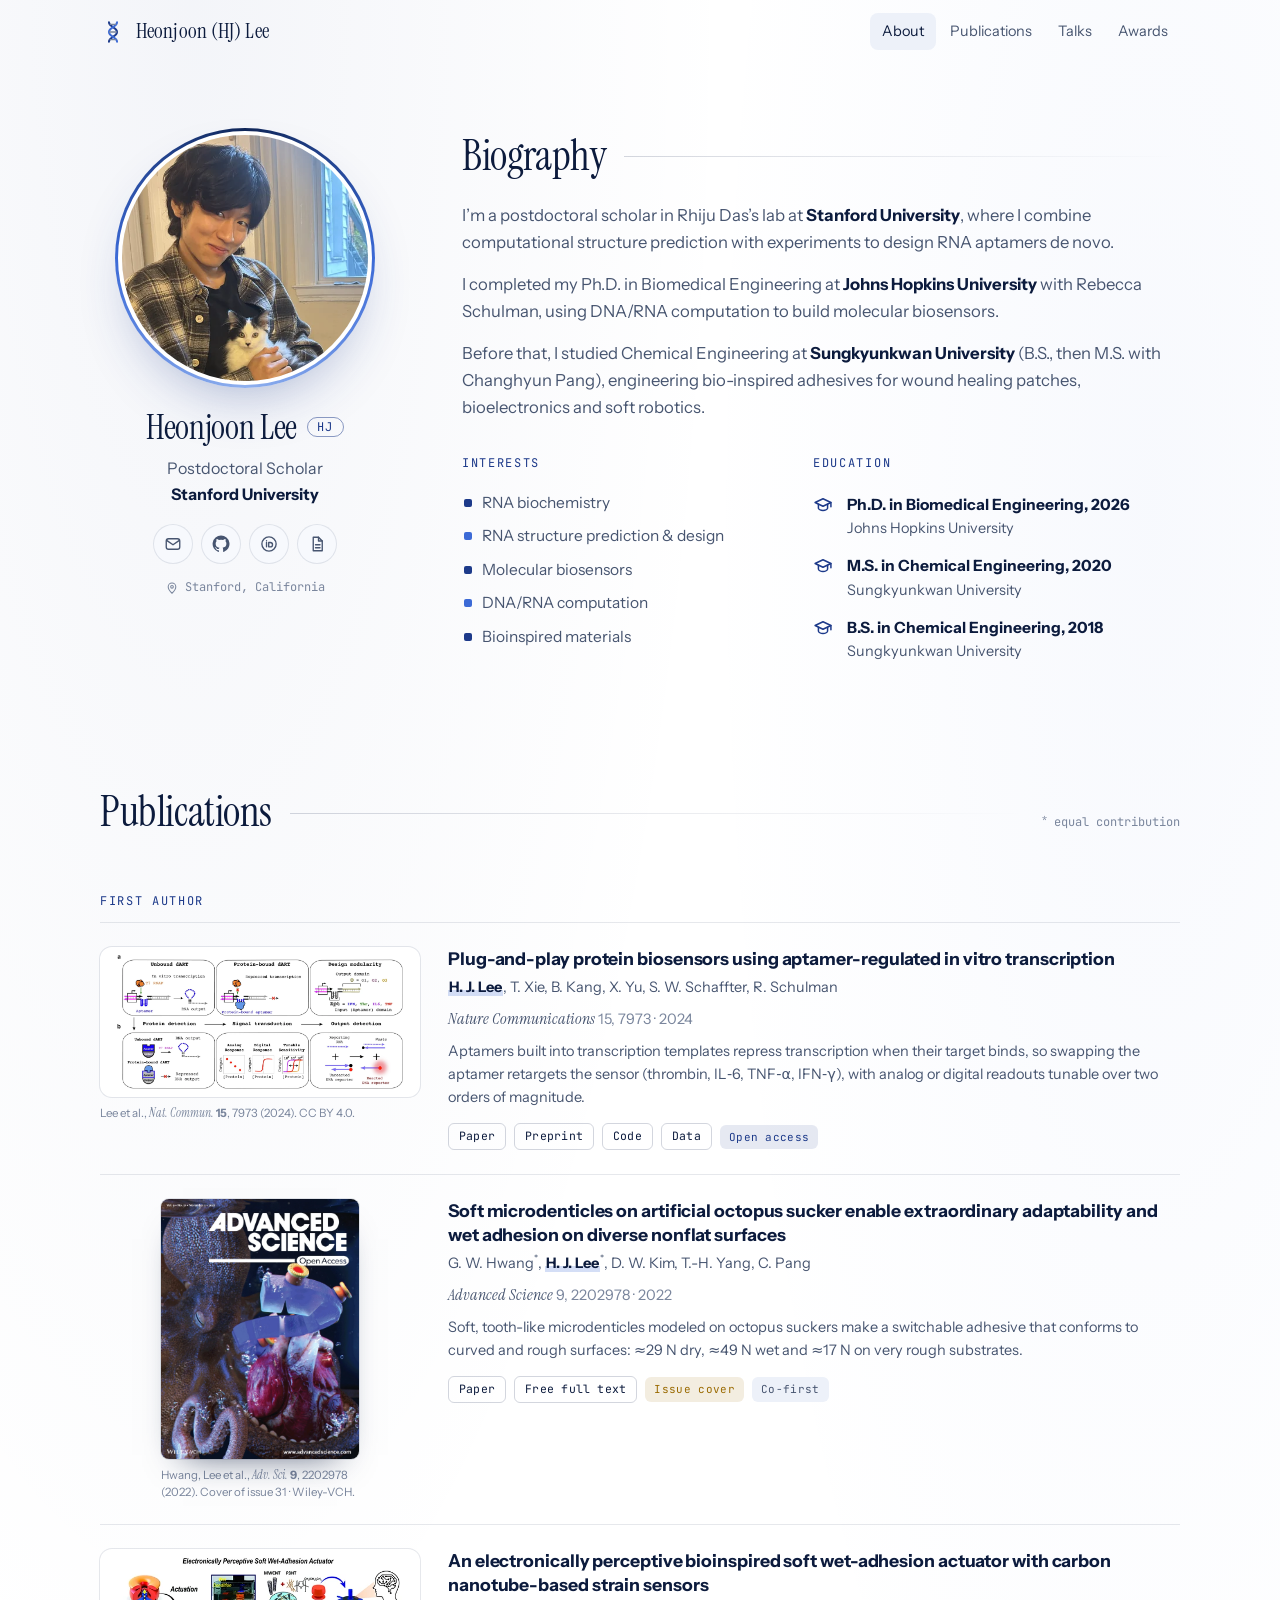
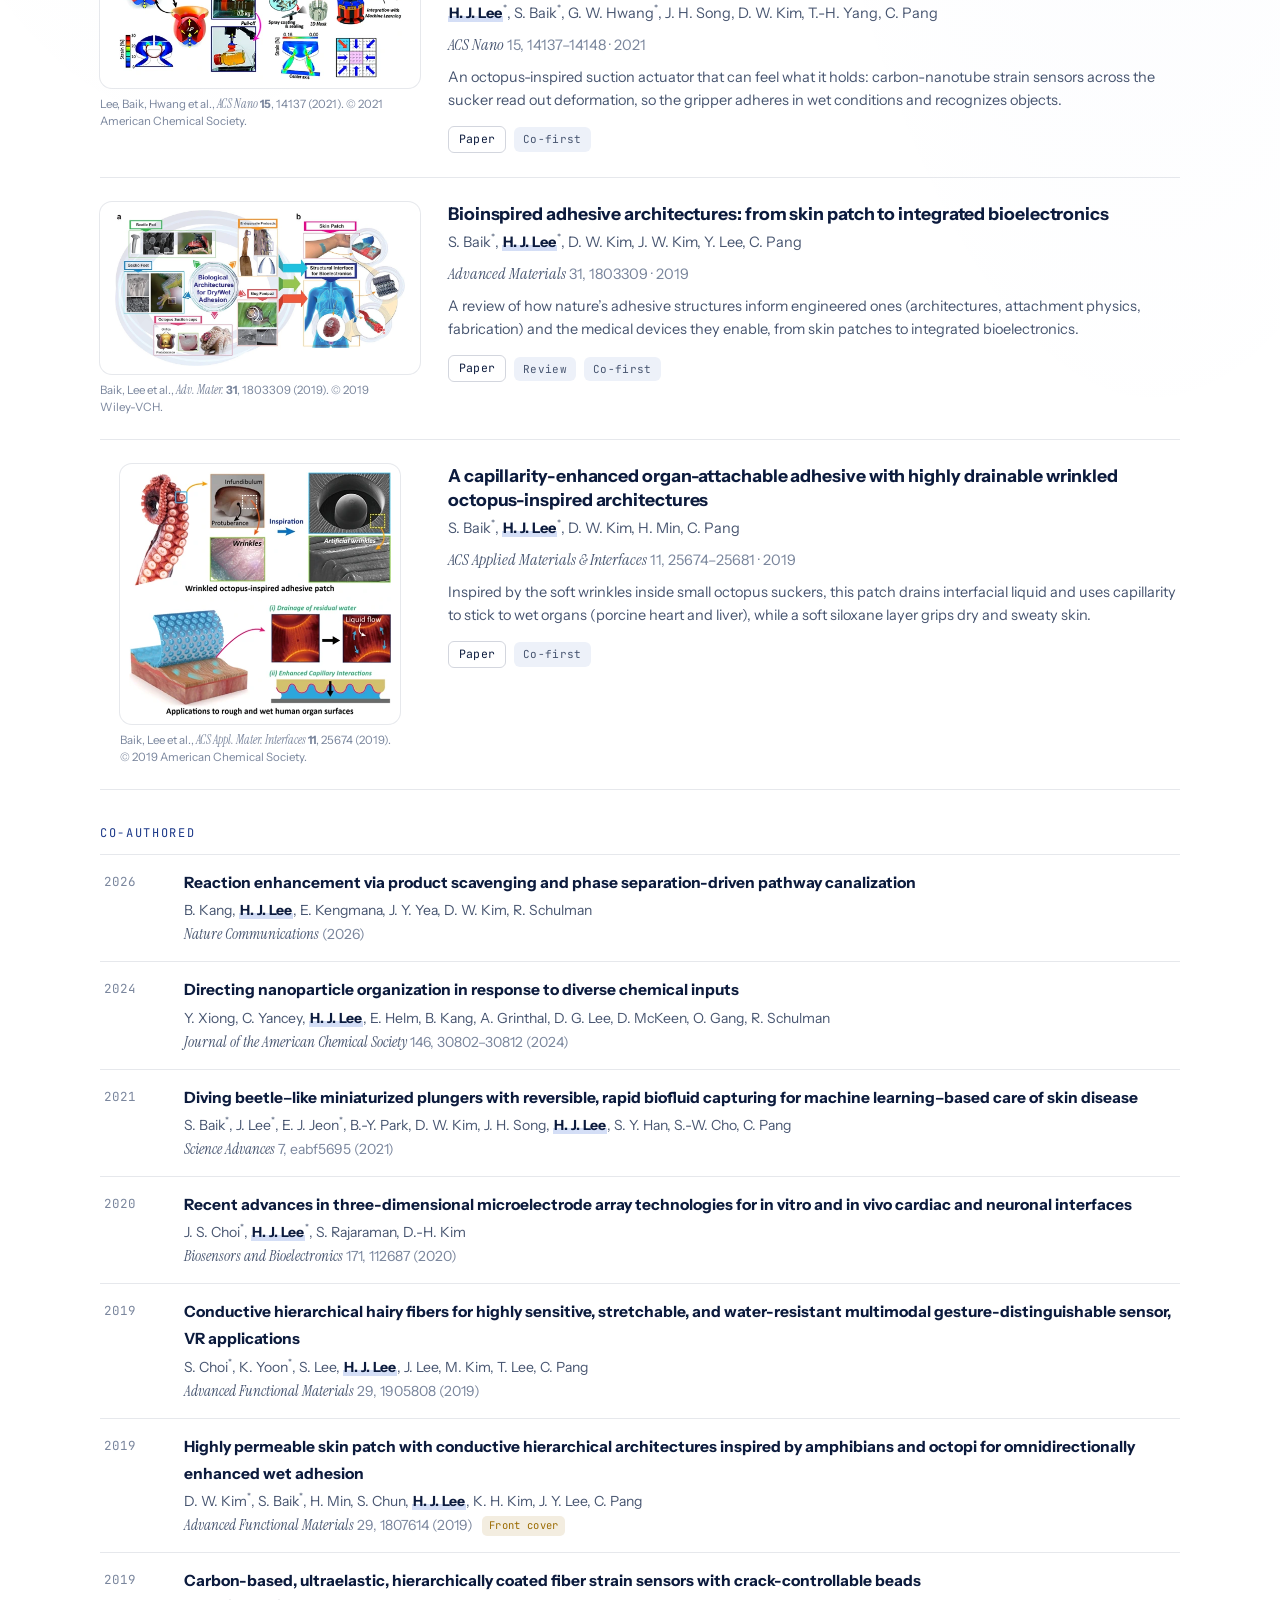
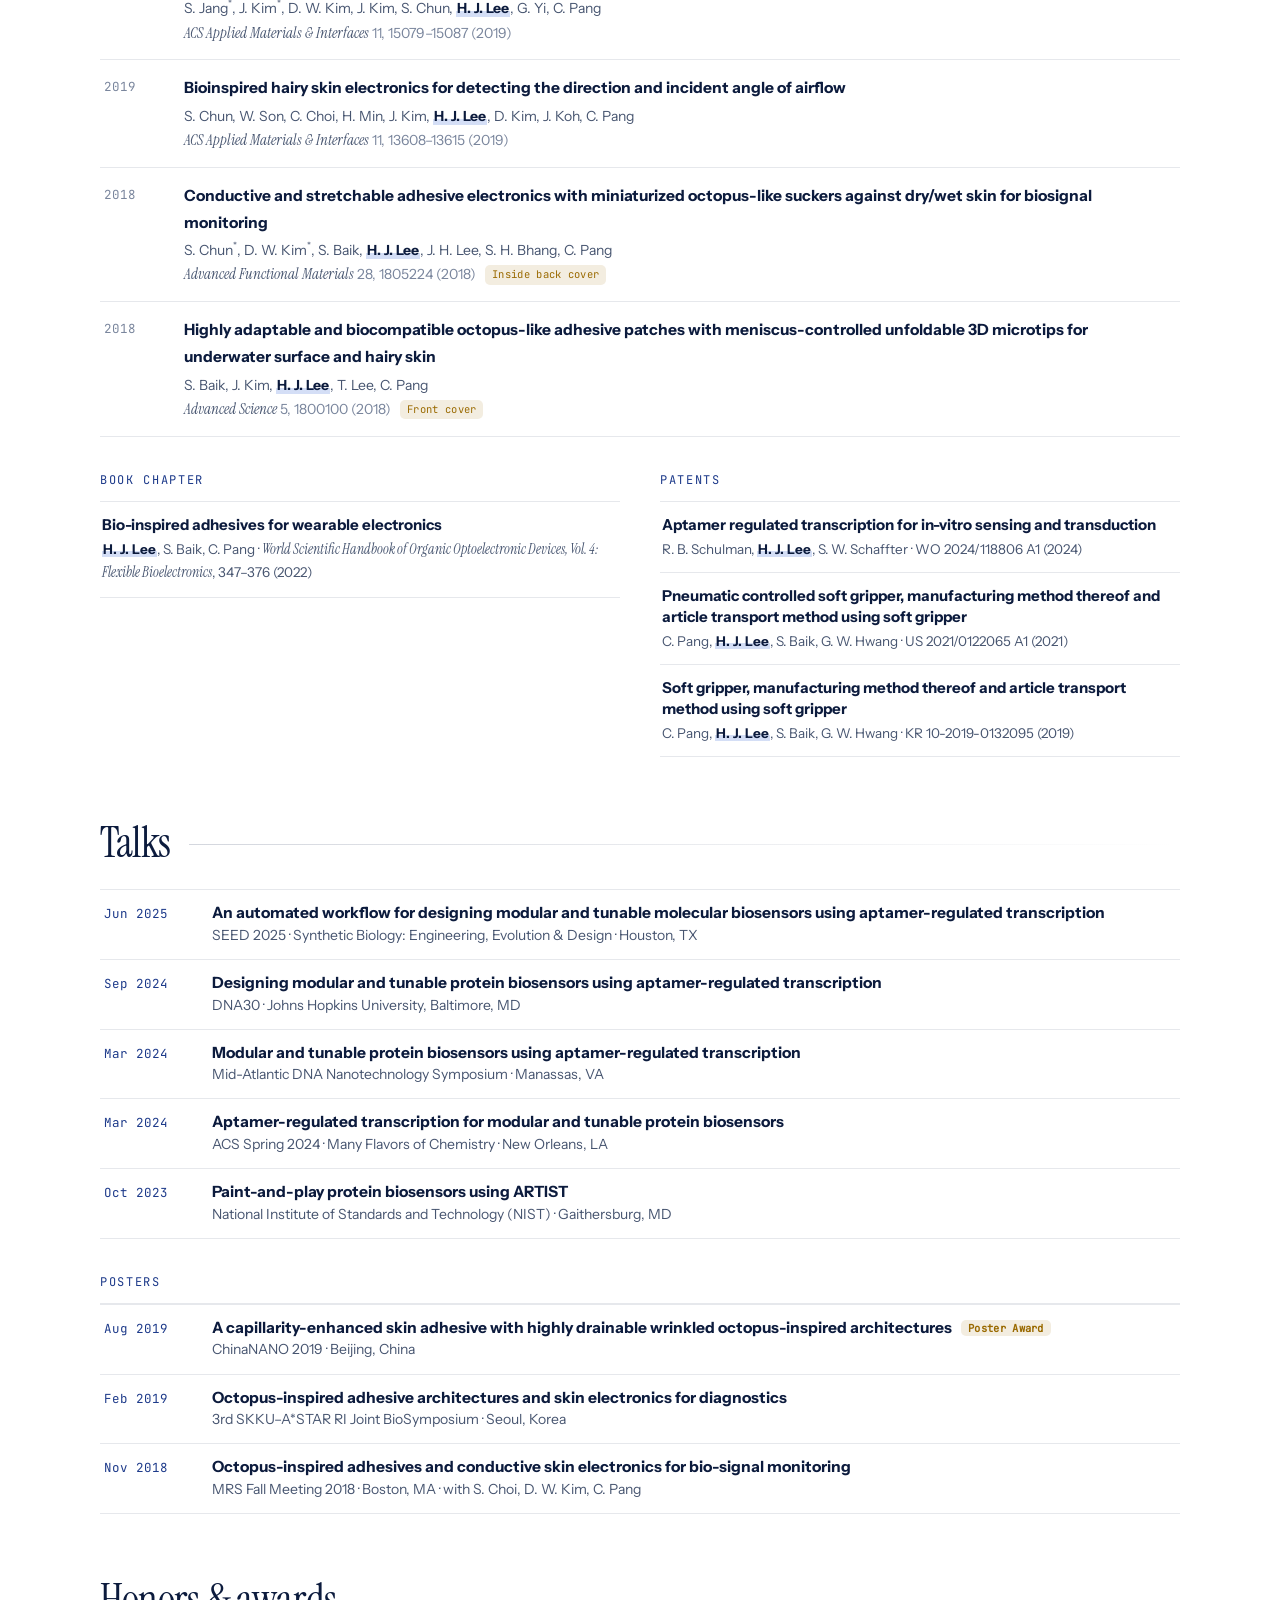
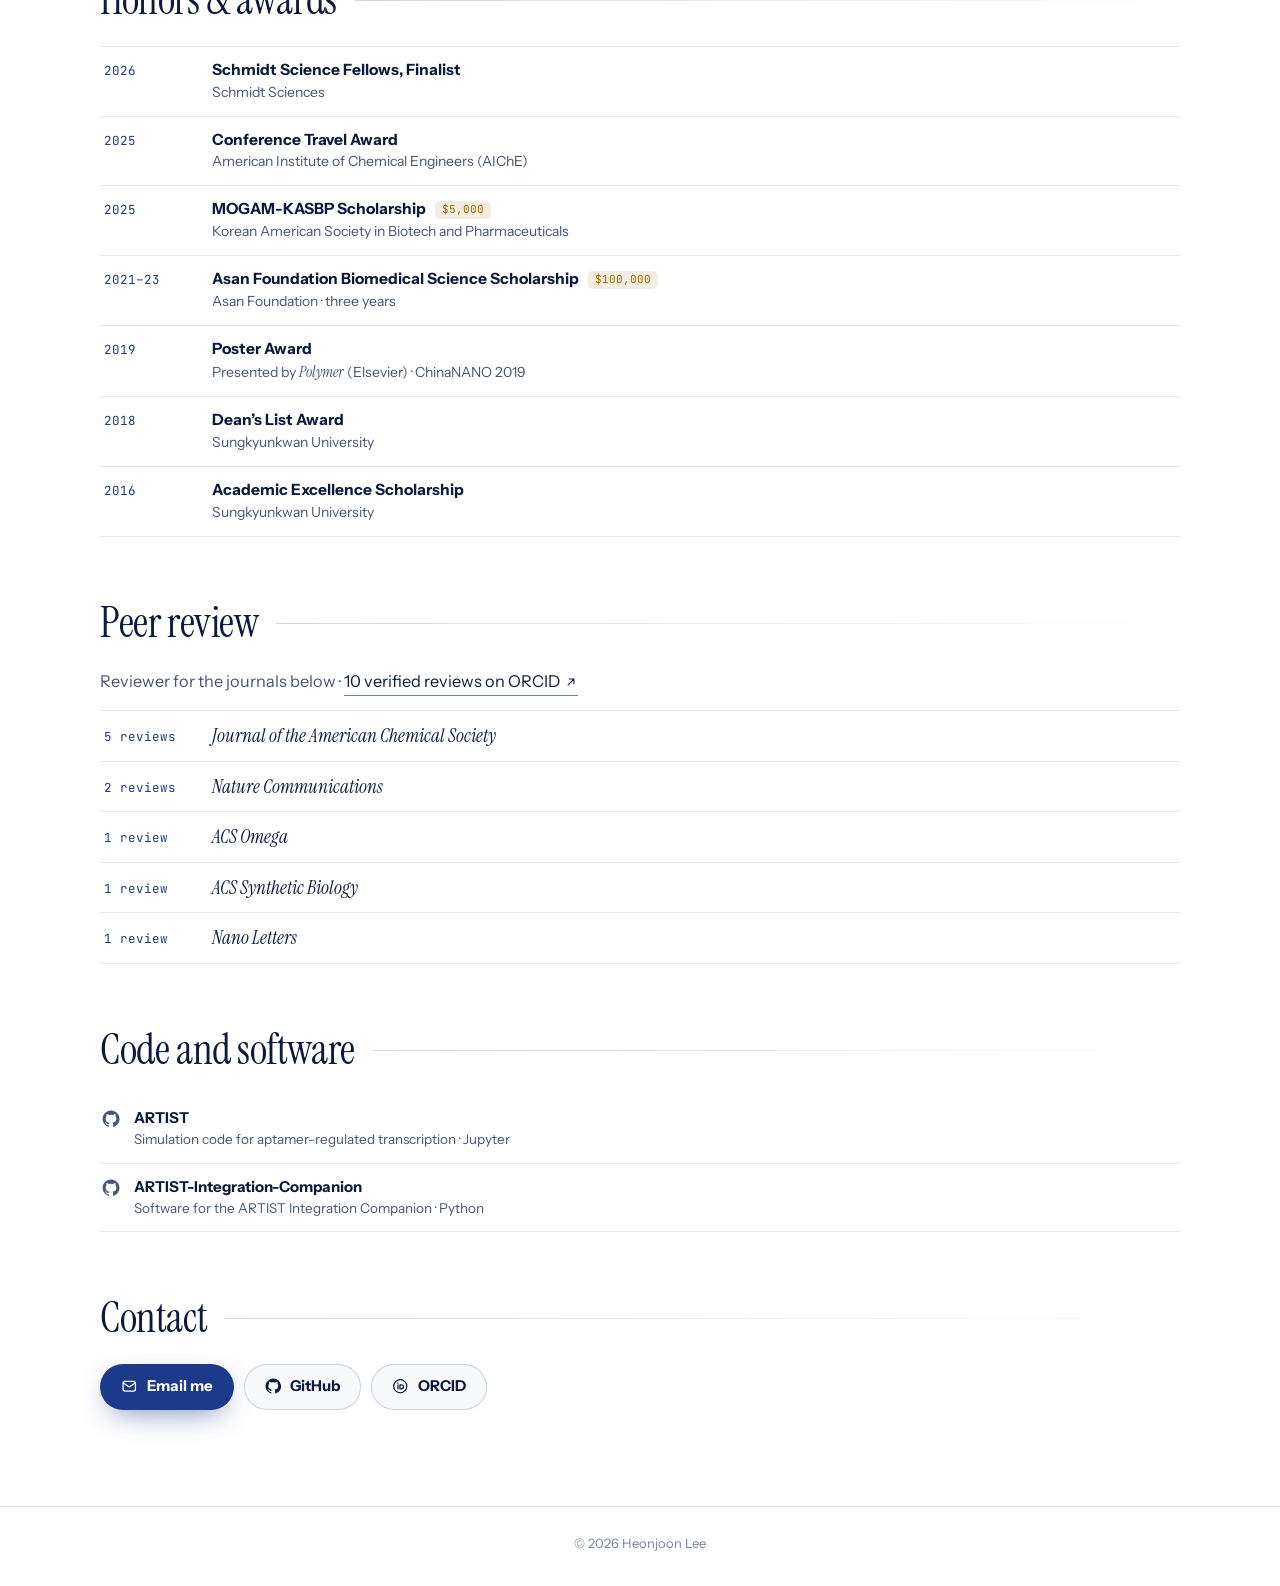
==== commit db5ec1e2: "Trim contact, footer, photo caption and code sections - Contact: remove the "Happy to chat..." line " ====
--- a/index.html
+++ b/index.html
@@ -65,15 +65,12 @@
   <svg width="0" height="0" style="position:absolute" aria-hidden="true" focusable="false">
     <symbol id="i-arrow" viewBox="0 0 24 24"><path d="M7 17 17 7M9 7h8v8"/></symbol>
     <symbol id="i-mail" viewBox="0 0 24 24"><rect x="3" y="5" width="18" height="14" rx="3"/><path d="m4 7.5 8 5.5 8-5.5"/></symbol>
-    <symbol id="i-copy" viewBox="0 0 24 24"><rect x="8" y="8" width="12" height="12" rx="2.5"/><path d="M16 8V6a2 2 0 0 0-2-2H6a2 2 0 0 0-2 2v8a2 2 0 0 0 2 2h2"/></symbol>
     <symbol id="i-menu" viewBox="0 0 24 24"><path d="M4 7h16M4 12h16M4 17h10"/></symbol>
     <symbol id="i-close" viewBox="0 0 24 24"><path d="M6 6l12 12M18 6 6 18"/></symbol>
     <symbol id="i-pin" viewBox="0 0 24 24"><path d="M12 21s-6.5-5.8-6.5-11a6.5 6.5 0 0 1 13 0c0 5.2-6.5 11-6.5 11Z"/><circle cx="12" cy="10" r="2.3"/></symbol>
     <symbol id="i-doc" viewBox="0 0 24 24"><path d="M7 3h7l5 5v13H7z"/><path d="M14 3v5h5M10 13h6M10 17h6"/></symbol>
     <symbol id="i-code" viewBox="0 0 24 24"><path d="m8.5 7.5-4.5 4.5 4.5 4.5M15.5 7.5 20 12l-4.5 4.5"/></symbol>
-    <symbol id="i-data" viewBox="0 0 24 24"><ellipse cx="12" cy="6" rx="7" ry="2.8"/><path d="M5 6v12c0 1.5 3.1 2.8 7 2.8s7-1.3 7-2.8V6M5 12c0 1.5 3.1 2.8 7 2.8s7-1.3 7-2.8"/></symbol>
     <symbol id="i-zoom" viewBox="0 0 24 24"><circle cx="11" cy="11" r="6.5"/><path d="m16 16 4.5 4.5M11 8.5v5M8.5 11h5"/></symbol>
-    <symbol id="i-news" viewBox="0 0 24 24"><rect x="3" y="5" width="15" height="15" rx="2"/><path d="M18 9h3v9a2 2 0 0 1-2 2M7 9h7M7 13h7M7 17h4"/></symbol>
     <symbol id="i-cap" viewBox="0 0 24 24"><path d="M2.5 9 12 4.5 21.5 9 12 13.5Z"/><path d="M6.5 11v4.5c0 1.6 2.5 3 5.5 3s5.5-1.4 5.5-3V11M21.5 9v5"/></symbol>
     <symbol id="i-building" viewBox="0 0 24 24"><path d="M4 20V9l8-5 8 5v11M4 20h16M9 20v-5h6v5M8 11h.01M12 11h.01M16 11h.01"/></symbol>
     <symbol id="i-orcid" viewBox="0 0 24 24"><circle cx="12" cy="12" r="9.5"/><path d="M8.7 10v5.8M8.7 7.6v.1M11.6 10h2c1.9 0 3.1 1.2 3.1 2.9s-1.2 2.9-3.1 2.9h-2Z"/></symbol>
@@ -110,7 +107,7 @@
         <a href="#publications">Publications</a>
         <a href="#talks">Talks</a>
         <a href="#awards">Awards</a>
-        <a href="#code">Code &amp; data</a>
+        <a href="#code">Code and software</a>
       </nav>
     </div>
   </header>
@@ -452,36 +449,20 @@
       </ul>
     </section>
 
-    <!-- ============================== CODE, DATA & PRESS ============================== -->
+    <!-- ============================== CODE & SOFTWARE ============================== -->
     <section class="block" id="code" aria-labelledby="code-title">
-      <div class="two-col">
-        <div data-reveal>
-          <h2 class="h2" id="code-title">Code &amp; data</h2>
-          <ul class="links-list">
-            <li><a href="https://github.com/hlee260/ARTIST" target="_blank" rel="noopener"><svg class="i"><use href="#i-github"/></svg><span><b>ARTIST</b><em>Simulation code for aptamer-regulated transcription · Jupyter</em></span></a></li>
-            <li><a href="https://github.com/hlee260/ARTIST-Integration-Companion" target="_blank" rel="noopener"><svg class="i"><use href="#i-github"/></svg><span><b>ARTIST-Integration-Companion</b><em>Software for the ARTIST Integration Companion · Python</em></span></a></li>
-            <li><a href="https://github.com/hlee260/ARTIST-Source-Data" target="_blank" rel="noopener"><svg class="i"><use href="#i-github"/></svg><span><b>ARTIST-Source-Data</b><em>Raw fluorescence data, calibrated plate-reader data and scripts · Python</em></span></a></li>
-            <li><a href="https://github.com/hlee260/Eternabind_RawSHAPEdata_repository" target="_blank" rel="noopener"><svg class="i"><use href="#i-github"/></svg><span><b>Eternabind_RawSHAPEdata_repository</b><em>Raw chemical mapping (SHAPE) data</em></span></a></li>
-            <li><a href="https://doi.org/10.7281/T1/IRL0IE" target="_blank" rel="noopener"><svg class="i"><use href="#i-data"/></svg><span><b>ARTIST Simulations</b><em>Johns Hopkins Research Data Repository · doi:10.7281/T1/IRL0IE</em></span></a></li>
-          </ul>
-        </div>
-        <div data-reveal>
-          <h2 class="h2">In the news</h2>
-          <ul class="links-list">
-            <li><a href="https://inbt.jhu.edu/heonjoon-lee-looking-to-develop-biosensors-using-molecular-circuits/" target="_blank" rel="noopener"><svg class="i"><use href="#i-news"/></svg><span><b>Heonjoon Lee looking to develop biosensors using molecular circuits</b><em>Johns Hopkins Institute for NanoBioTechnology</em></span></a></li>
-            <li><a href="https://inbt.jhu.edu/new-platform-being-developed-with-the-aim-to-make-biosensors-more-efficient/" target="_blank" rel="noopener"><svg class="i"><use href="#i-news"/></svg><span><b>New platform being developed with the aim to make biosensors more efficient</b><em>Johns Hopkins Institute for NanoBioTechnology</em></span></a></li>
-          </ul>
-        </div>
-      </div>
+      <h2 class="h2" id="code-title" data-reveal>Code and software</h2>
+      <ul class="links-list" data-reveal>
+        <li><a href="https://github.com/hlee260/ARTIST" target="_blank" rel="noopener"><svg class="i"><use href="#i-github"/></svg><span><b>ARTIST</b><em>Simulation code for aptamer-regulated transcription · Jupyter</em></span></a></li>
+        <li><a href="https://github.com/hlee260/ARTIST-Integration-Companion" target="_blank" rel="noopener"><svg class="i"><use href="#i-github"/></svg><span><b>ARTIST-Integration-Companion</b><em>Software for the ARTIST Integration Companion · Python</em></span></a></li>
+      </ul>
     </section>
 
     <!-- ============================== CONTACT ============================== -->
     <section class="block contact" id="contact" aria-labelledby="contact-title" data-reveal>
       <h2 class="h2" id="contact-title">Contact</h2>
-      <p class="contact__text">Happy to chat about aptamers, molecular circuits and biosensors, or cats.</p>
       <div class="contact__actions">
         <a class="btn btn--primary" href="#contact" data-email data-user="hlee260" data-domain="stanford.edu"><svg class="i"><use href="#i-mail"/></svg>Email me</a>
-        <button class="btn btn--ghost" type="button" data-copy-email data-user="hlee260" data-domain="stanford.edu"><svg class="i"><use href="#i-copy"/></svg>Copy address</button>
         <a class="btn btn--ghost" href="https://github.com/hlee260" target="_blank" rel="noopener"><svg class="i"><use href="#i-github"/></svg>GitHub</a>
         <a class="btn btn--ghost" href="https://orcid.org/0000-0001-5129-5740" target="_blank" rel="noopener"><svg class="i"><use href="#i-orcid"/></svg>ORCID</a>
       </div>
@@ -491,10 +472,7 @@
 
   <footer class="footer">
     <div class="container footer__inner">
-      <button class="footer__seq" type="button" data-dna="STAY CURIOUS" aria-label="A DNA-encoded message. Activate to decode.">
-        <span class="footer__end">5′–</span><span class="footer__code" data-dna-out></span><span class="footer__end">–3′</span>
-      </button>
-      <p class="footer__note">© <span data-year>2026</span> Heonjoon Lee · Hand-built with nucleotides &amp; JavaScript · <a href="#about">Back to top ↑</a></p>
+      <p class="footer__note">© <span data-year>2026</span> Heonjoon Lee</p>
     </div>
   </footer>
 
@@ -507,8 +485,6 @@
     <button class="icon-btn lightbox__close" type="button" aria-label="Close" data-lightbox-close><svg class="i"><use href="#i-close"/></svg></button>
   </div>
 
-  <div class="toast" role="status" aria-live="polite" data-toast></div>
-
   <script src="assets/js/main.js" defer></script>
 </body>
 </html>
--- a/assets/css/style.css
+++ b/assets/css/style.css
@@ -417,21 +417,7 @@
 /* ---------- Footer ---------- */
 .footer { border-top: 1px solid var(--line); padding: 26px 0 32px; }
 .footer__inner { display: flex; flex-direction: column; align-items: center; gap: 12px; text-align: center; }
-.footer__seq {
-  display: inline-block; text-align: center; line-height: 1.7; max-width: 100%;
-  padding: 8px 14px; border-radius: 12px; border: 1px solid transparent; background: none; cursor: pointer;
-  font-family: var(--font-mono); font-size: 12px; letter-spacing: .12em; color: var(--muted);
-  transition: border-color .3s, background .3s;
-}
-.footer__seq:hover { border-color: var(--line); background: var(--surface); }
-.footer__code { overflow-wrap: anywhere; }
-.footer__end { color: var(--faint); }
-.footer__code .nA { color: var(--navy-2); } .footer__code .nC { color: var(--navy-3); }
-.footer__code .nG { color: var(--accent-3); } .footer__code .nT { color: var(--navy-1); }
-.footer__code .dec { color: var(--text); letter-spacing: .28em; }
 .footer__note { font-size: 13px; color: var(--faint); }
-.footer__note a { color: var(--muted); transition: color .2s; }
-.footer__note a:hover { color: var(--accent); }
 
 /* ---------- Lightbox ---------- */
 .lightbox { position: fixed; inset: 0; z-index: 150; display: grid; place-items: center; padding: 24px; }
@@ -443,12 +429,9 @@
 .lightbox.is-figure .lightbox__figure img { padding: 12px; min-width: min(780px, calc(100vw - 48px)); }  /* small TOC graphics get a readable size */
 .lightbox__figure figcaption { text-align: center; font-size: 13.5px; color: #c9cede; }
 .lightbox__figure figcaption i { font-family: var(--font-serif); font-size: 1.08em; }
+.lightbox__figure figcaption:empty { display: none; }
 .lightbox__close { position: absolute; top: 18px; right: 18px; background: rgba(255, 255, 255, .1); color: #fff; border-color: rgba(255, 255, 255, .2); }
 @keyframes zoom-in { from { opacity: 0; transform: scale(.96); } to { opacity: 1; transform: none; } }
-
-/* ---------- Toast ---------- */
-.toast { position: fixed; left: 50%; bottom: 28px; z-index: 160; padding: 11px 18px; border-radius: 999px; background: var(--text); color: var(--bg); font-size: 14px; font-weight: 700; transform: translate(-50%, 20px); opacity: 0; pointer-events: none; transition: opacity .3s, transform .4s var(--ease); }
-.toast.is-on { opacity: 1; transform: translate(-50%, 0); }
 
 /* ---------- Responsive ---------- */
 @media (max-width: 960px) {
@@ -474,7 +457,8 @@
   .thumb { max-width: 460px; justify-self: start; }
   .cover__big { font-size: 2.2rem; }
   .pub { grid-template-columns: minmax(0, 1fr); gap: 2px; }
-  .contact__actions .btn { flex: 1 1 auto; }
+  .contact__actions .btn { flex: 1 1 0; }
+  .contact__actions .btn--primary { flex-basis: 100%; }
 }
 
 /* ---------- Motion & print ---------- */
@@ -485,7 +469,7 @@
 }
 
 @media print {
-  .nav, .progress, .lightbox, .toast, .contact__actions { display: none !important; }
+  .nav, .progress, .lightbox, .contact__actions { display: none !important; }
   body { background: #fff; color: #000; }
   .about { padding-top: 0; }
   .profile { position: static; }
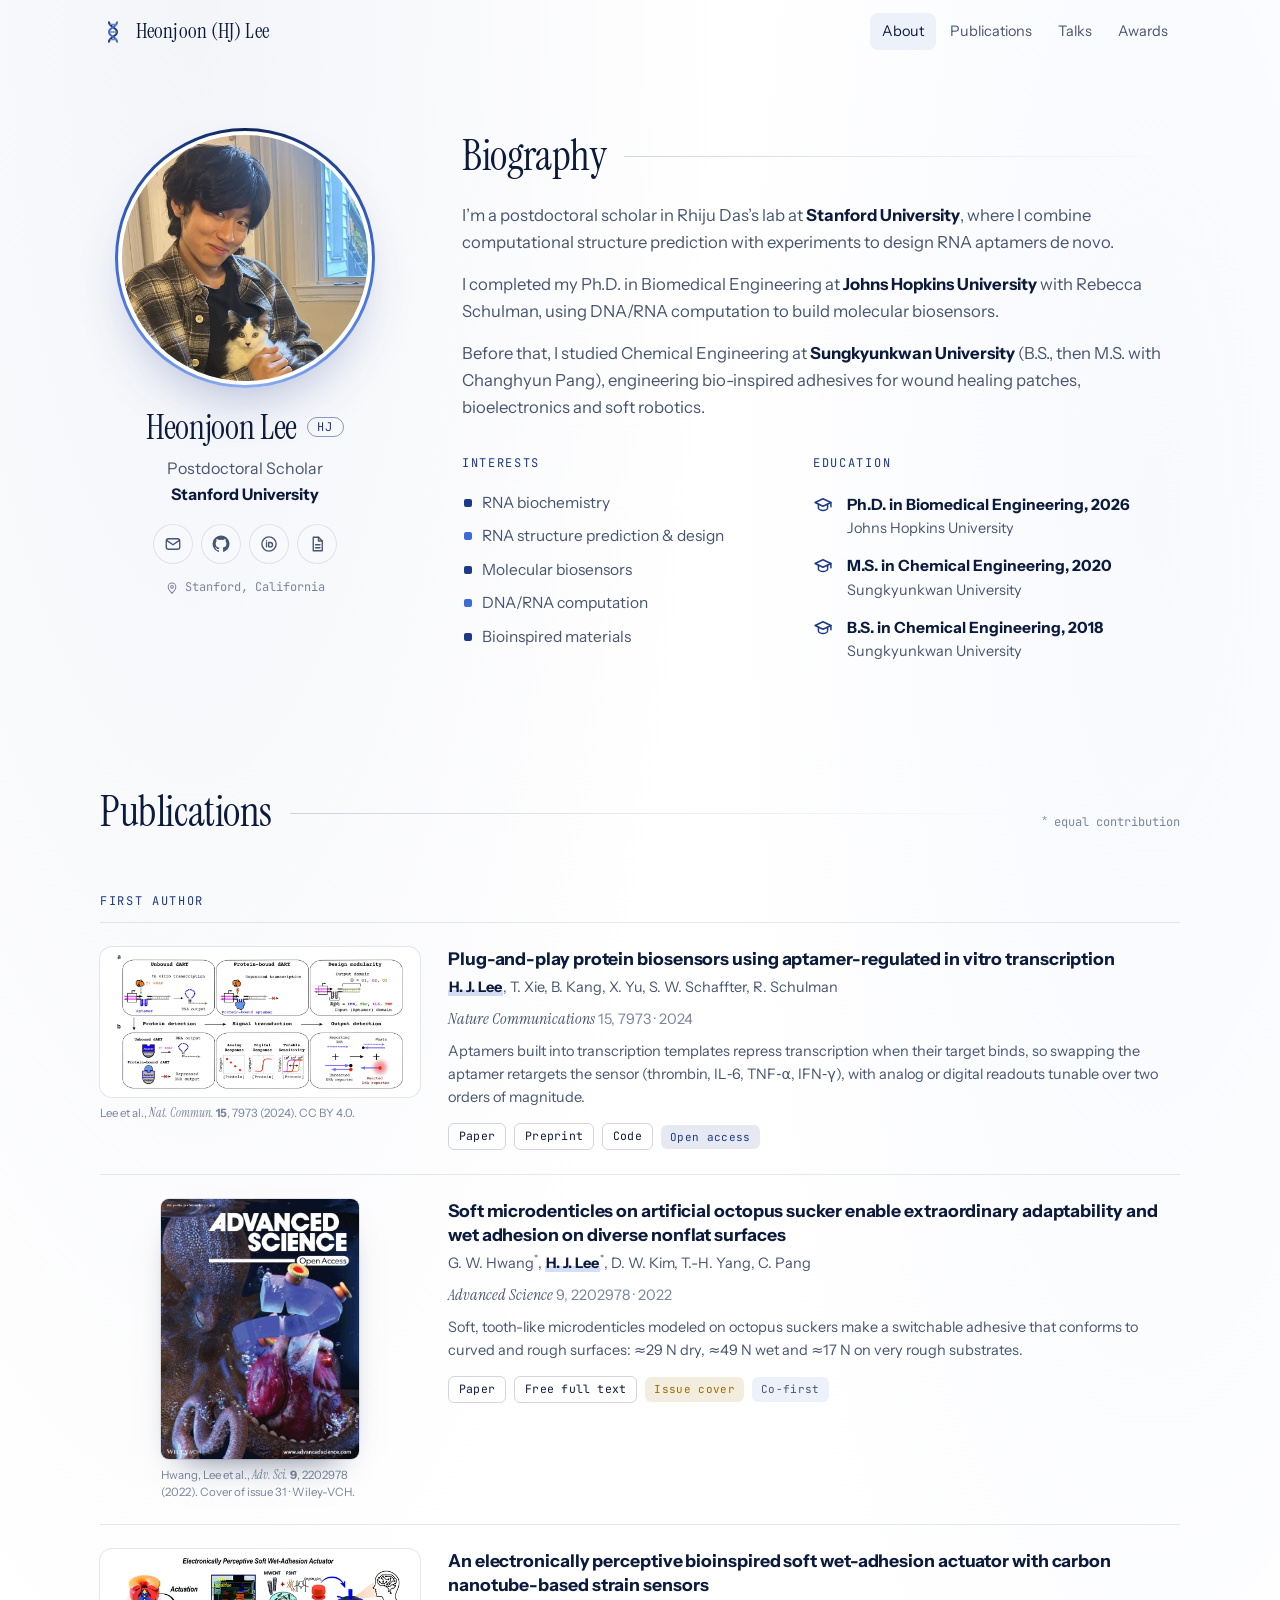
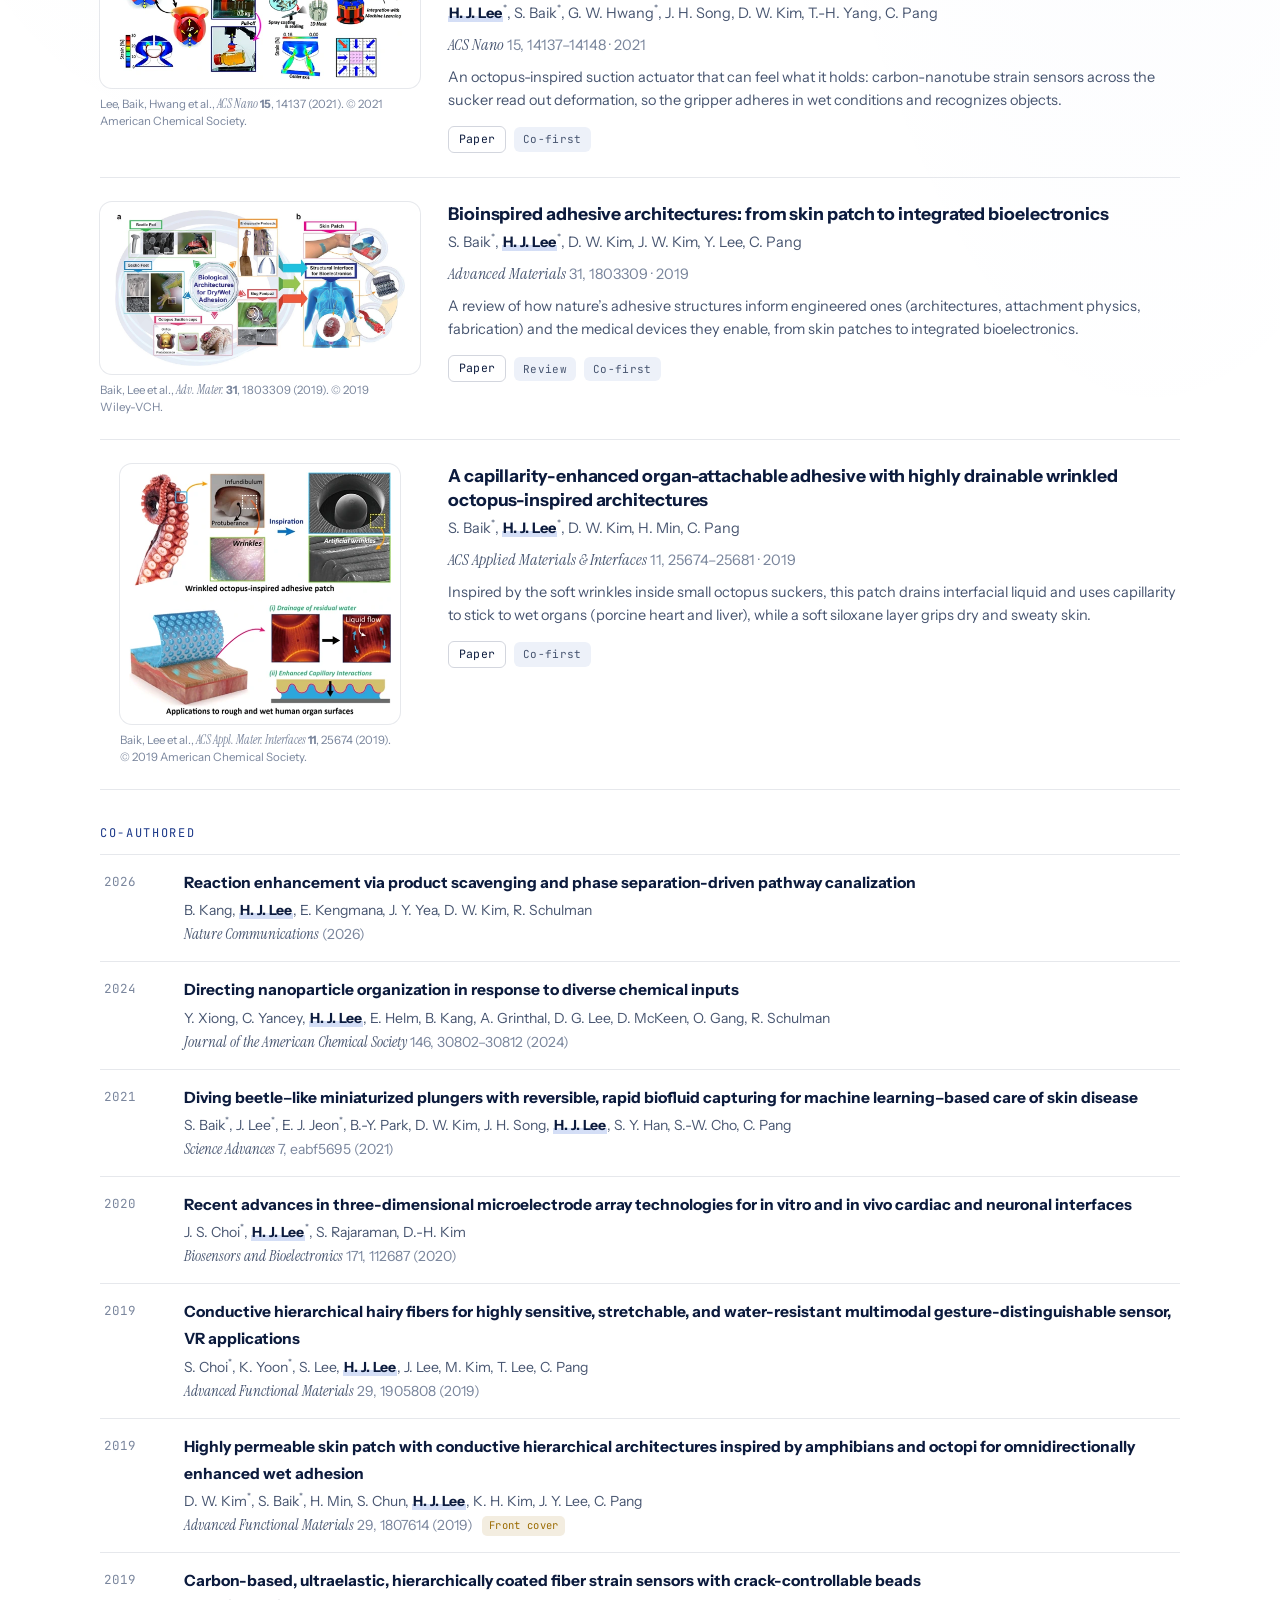
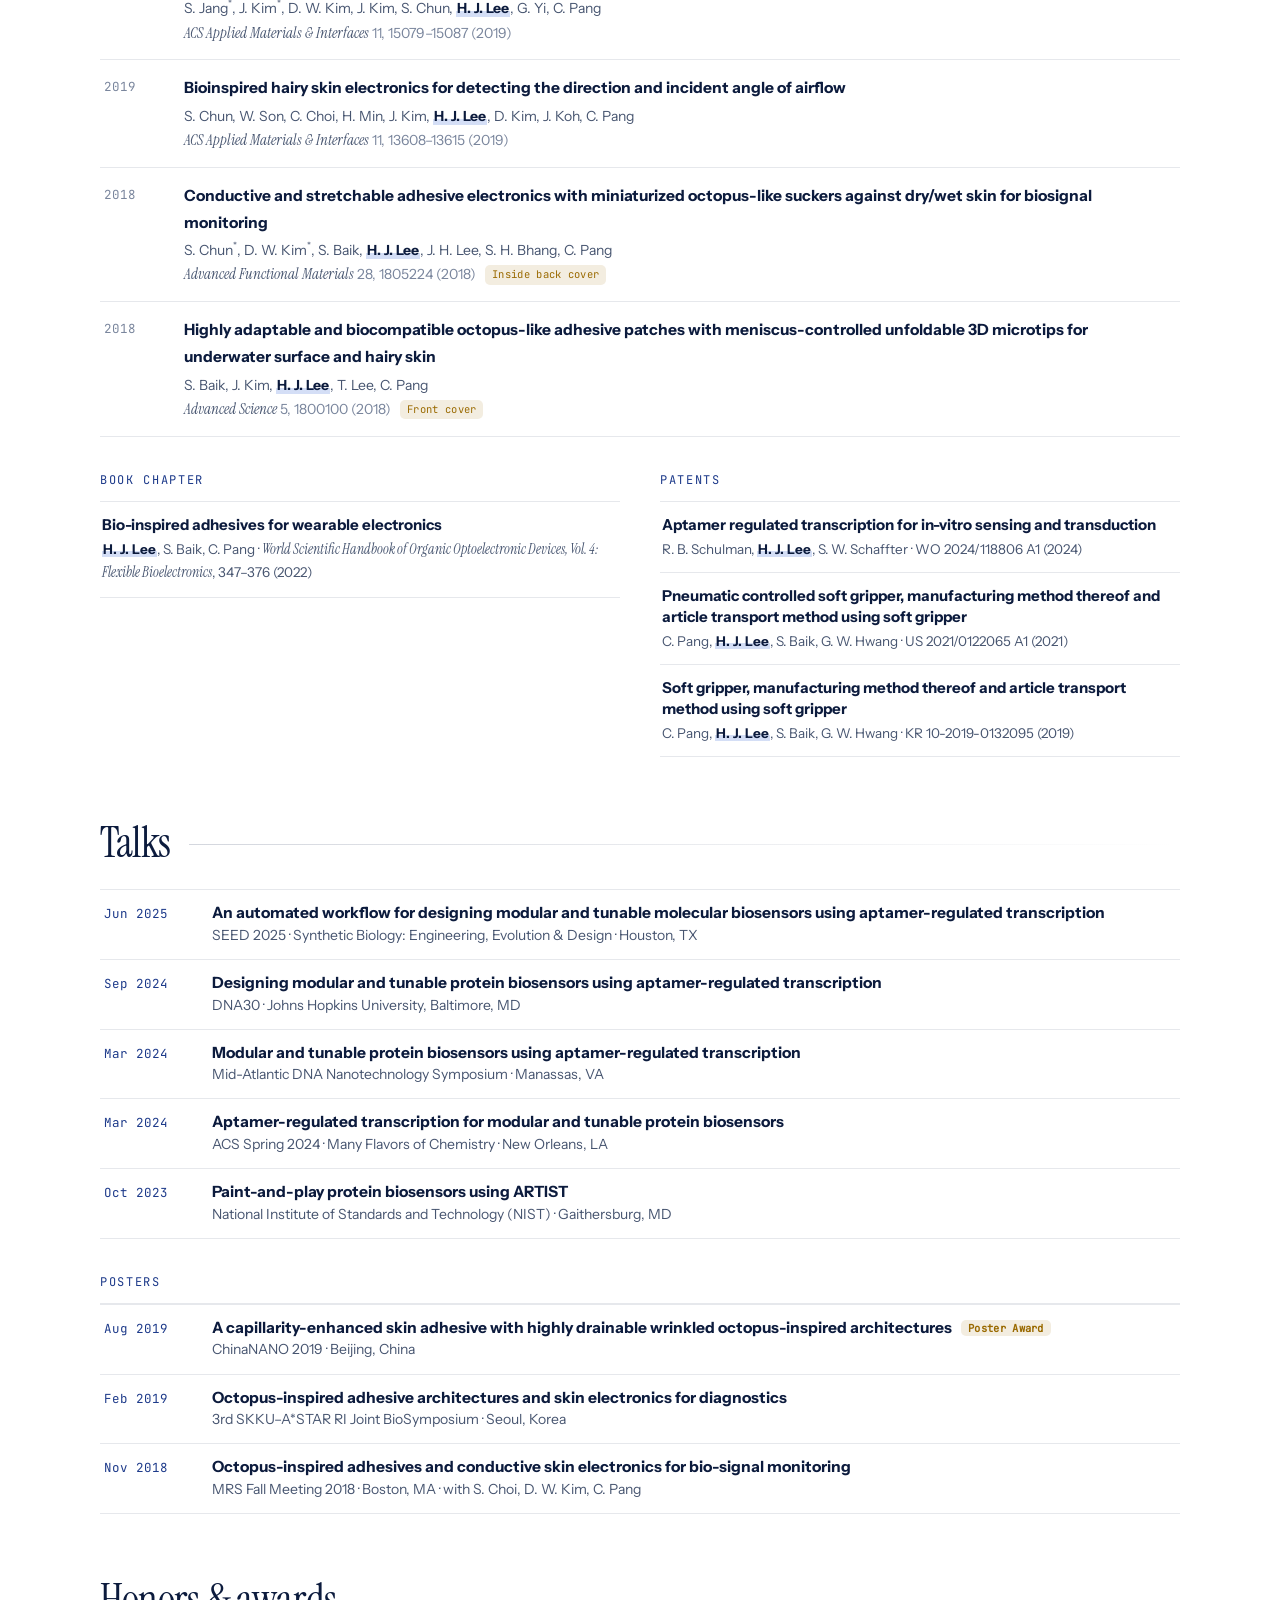
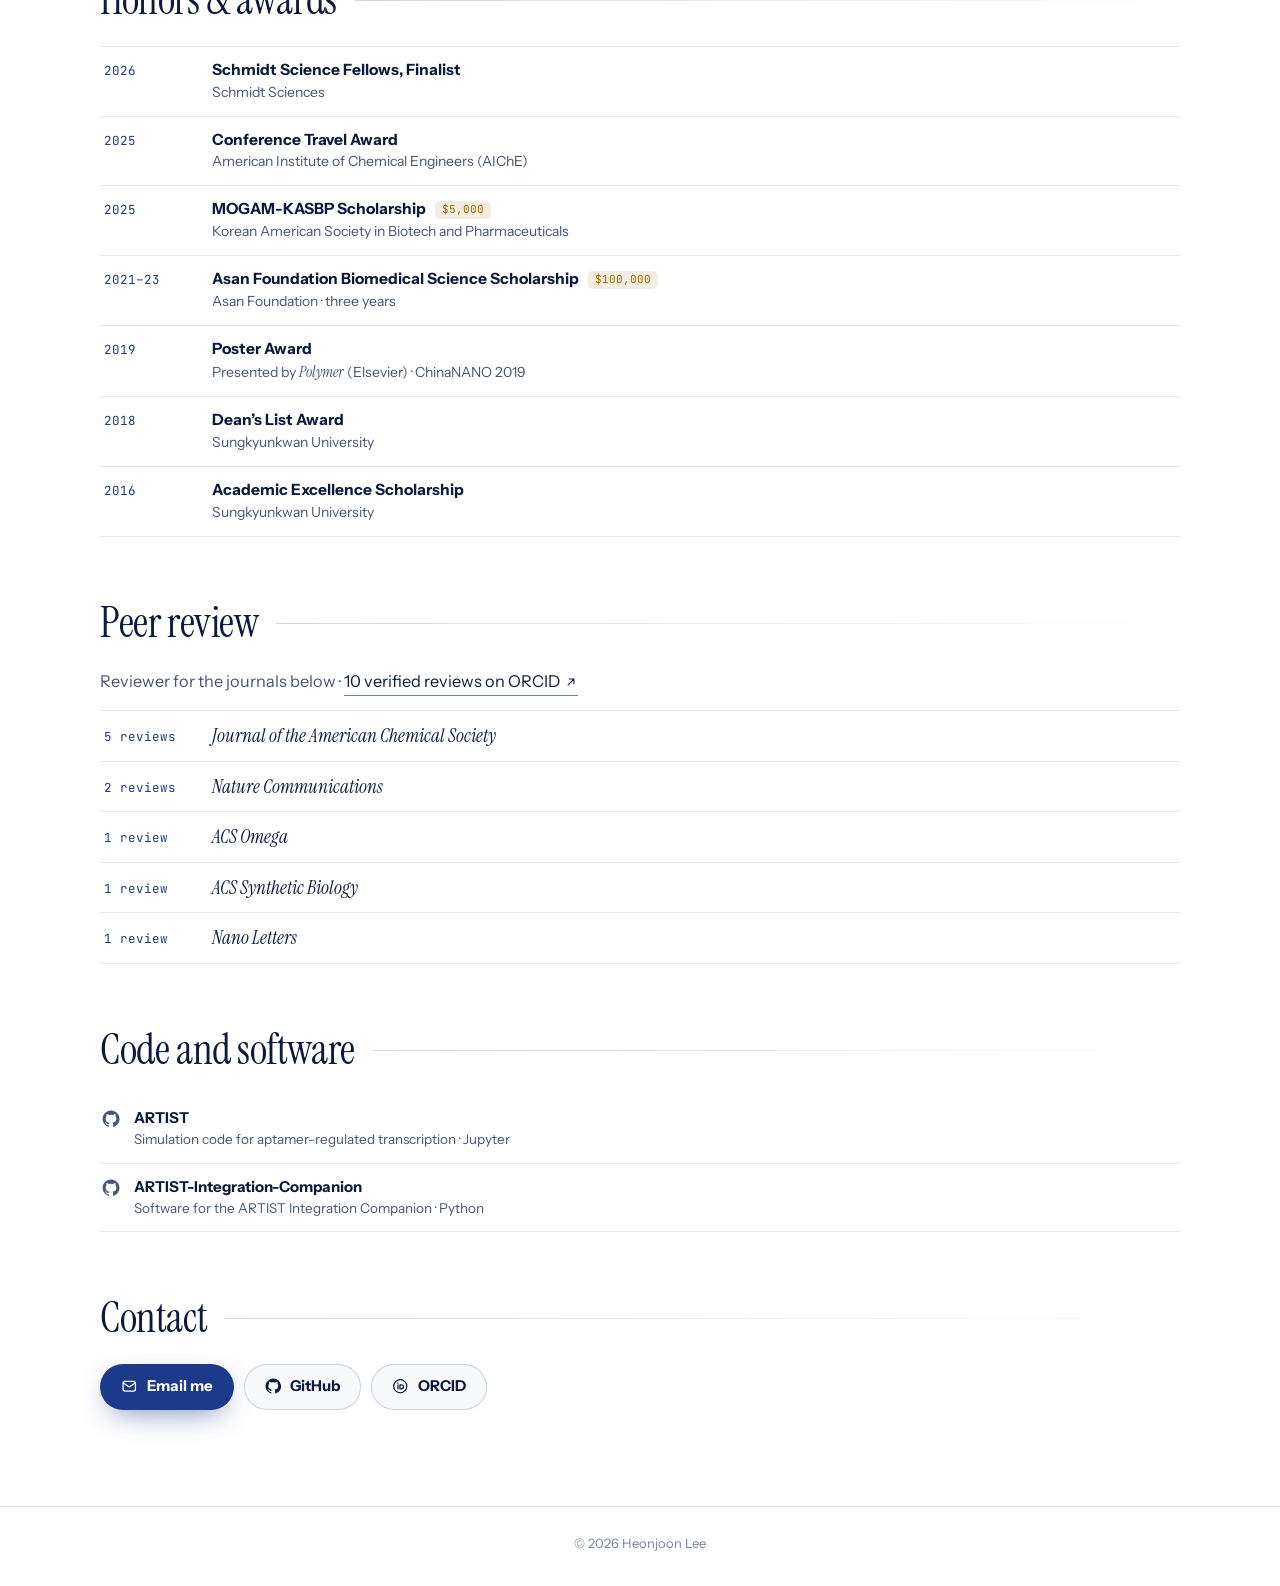
==== commit 86fa38a2: "Remove the Data link from the Nature Communications paper Co-Authored-By: Claude Opus 5.5 <noreply@a" ====
--- a/index.html
+++ b/index.html
@@ -196,7 +196,6 @@
               <a class="tag-link" href="https://doi.org/10.1038/s41467-024-51907-4" target="_blank" rel="noopener">Paper</a>
               <a class="tag-link" href="https://doi.org/10.1101/2023.08.10.552680" target="_blank" rel="noopener">Preprint</a>
               <a class="tag-link" href="https://github.com/hlee260/ARTIST" target="_blank" rel="noopener">Code</a>
-              <a class="tag-link" href="https://github.com/hlee260/ARTIST-Source-Data" target="_blank" rel="noopener">Data</a>
               <span class="badge badge--accent">Open access</span>
             </div>
           </div>
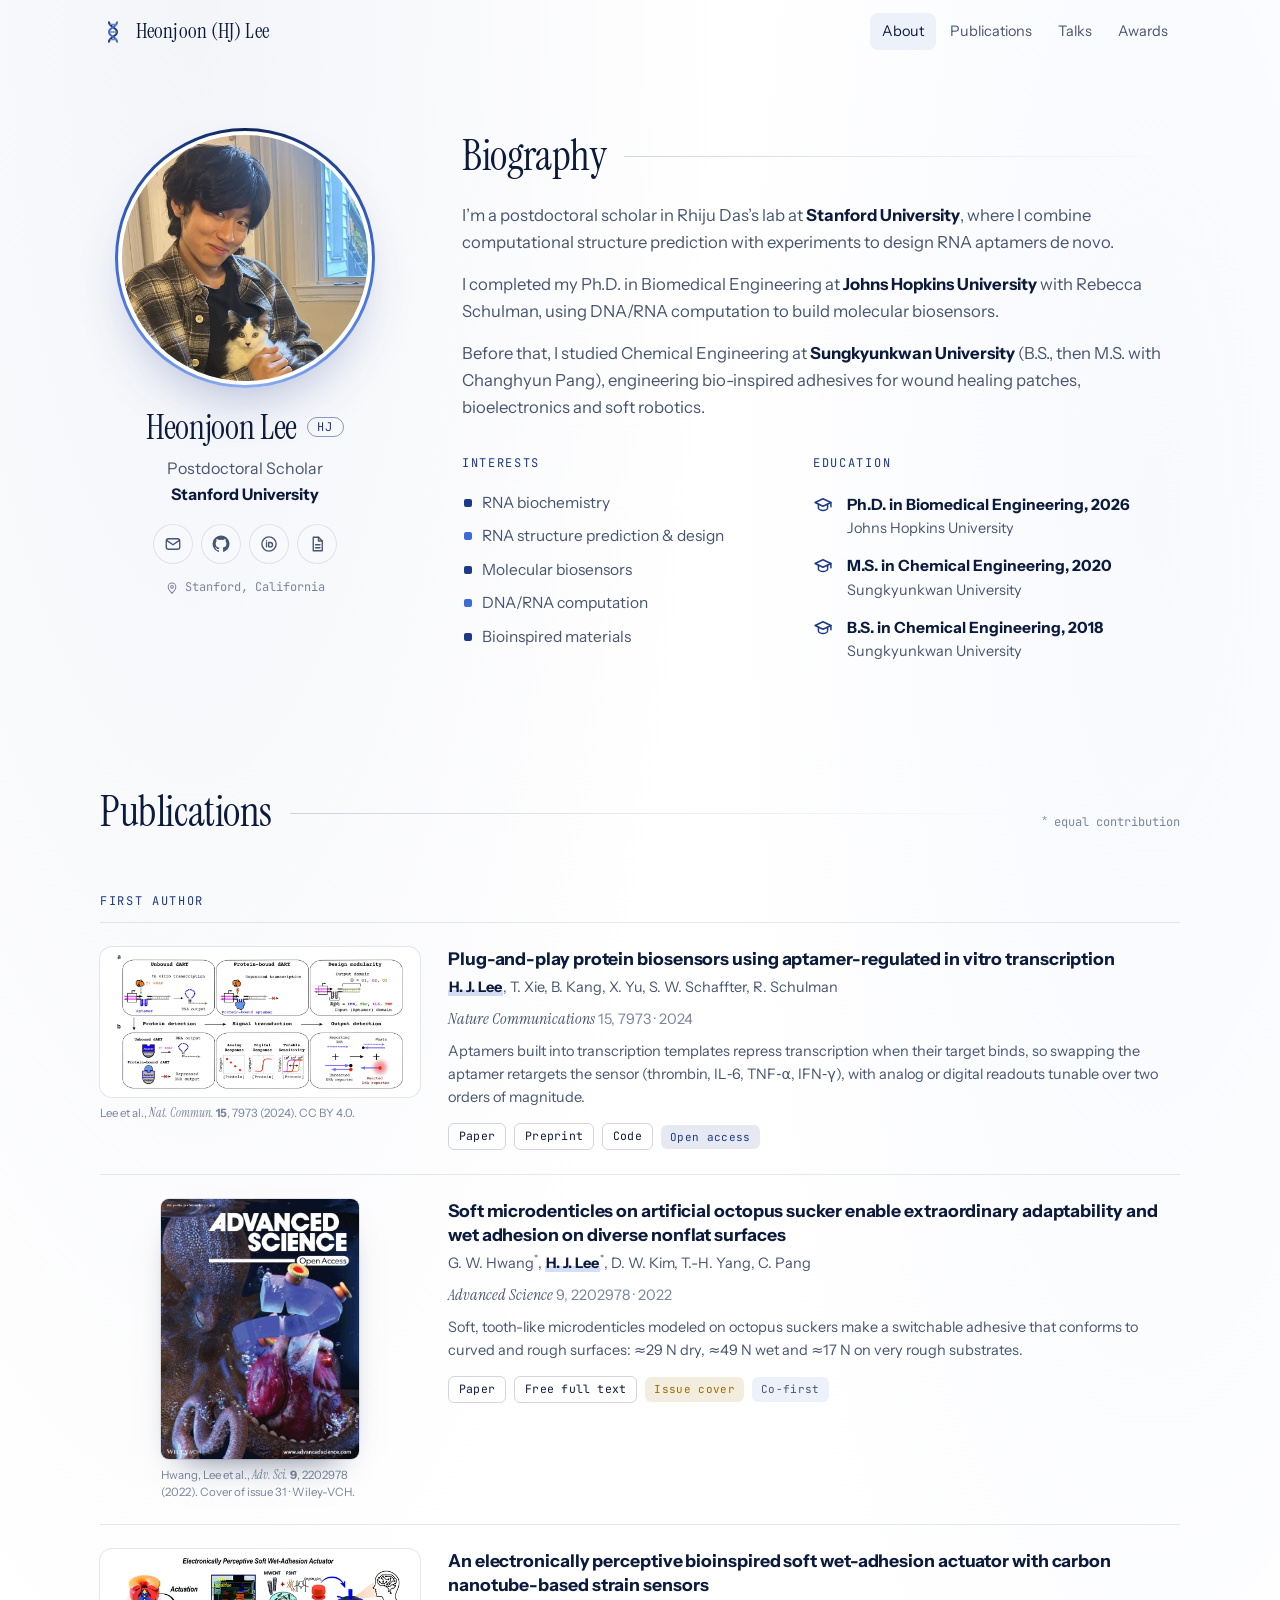
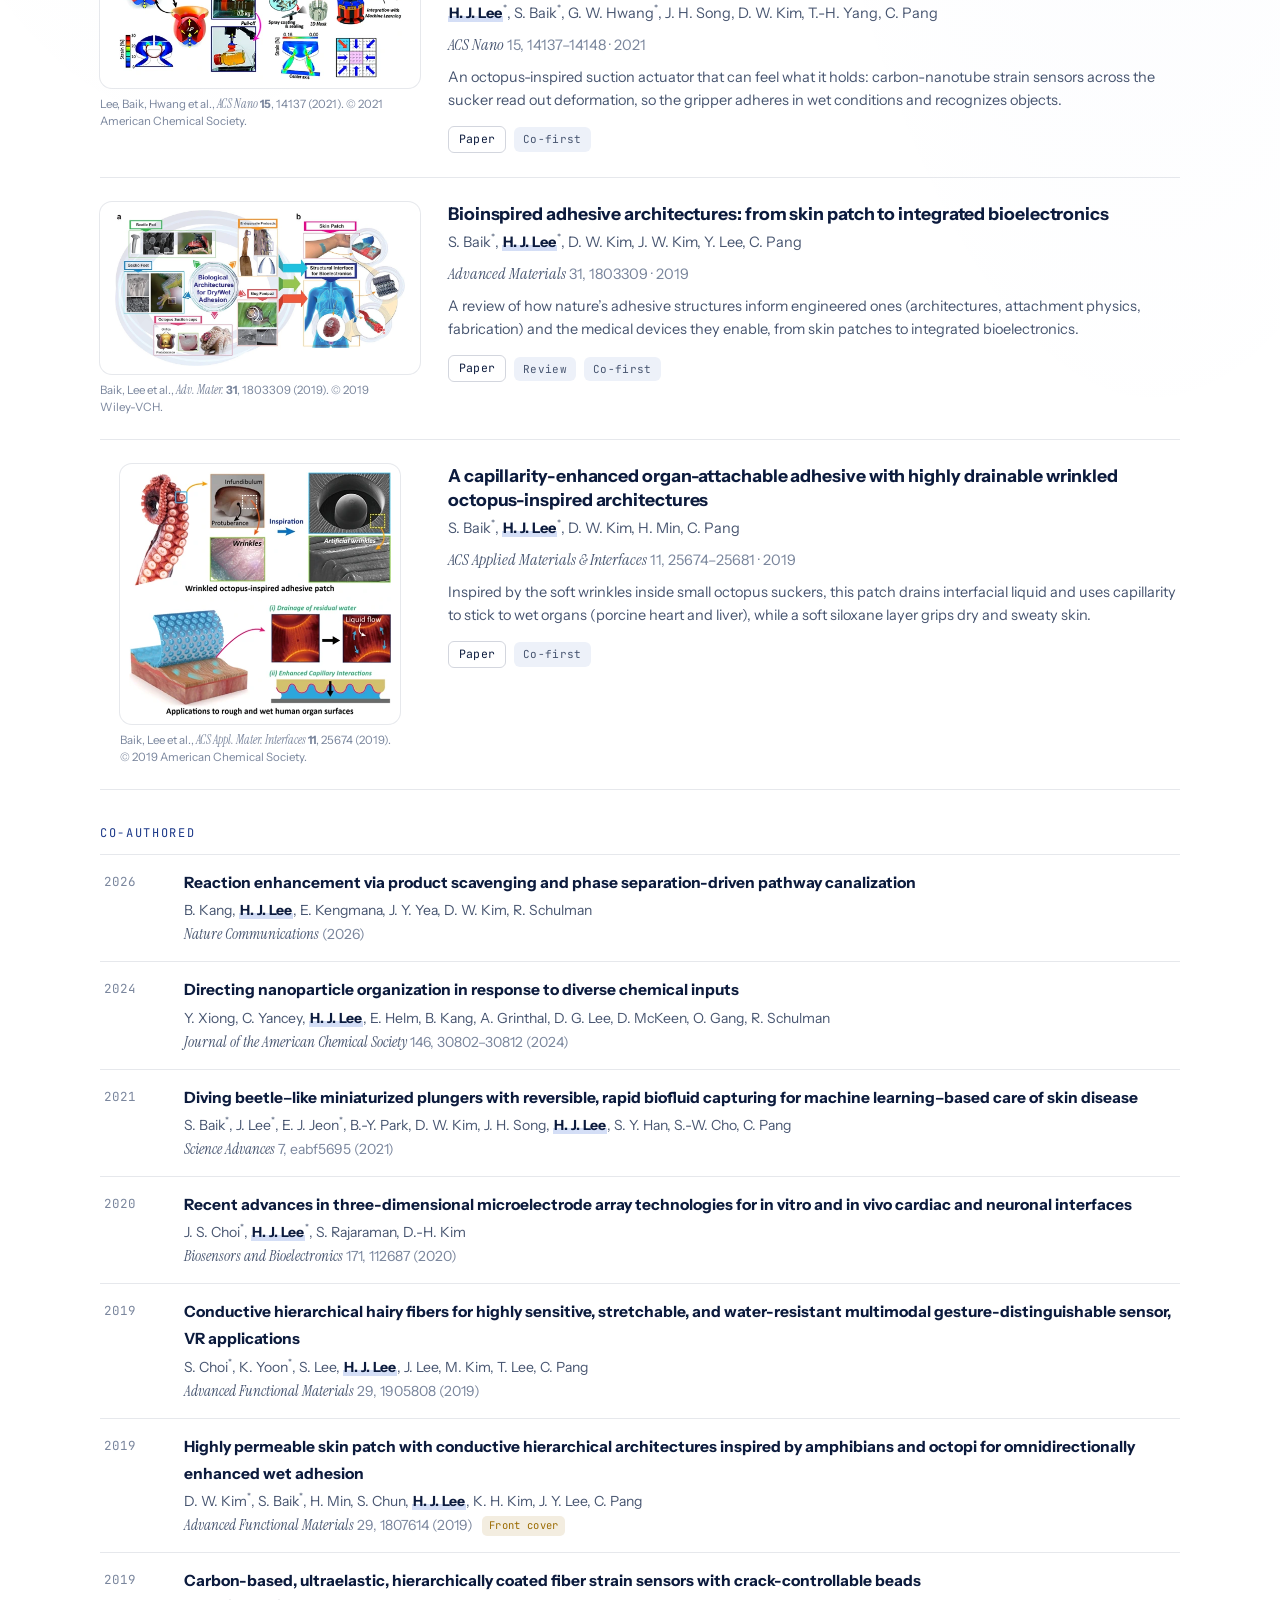
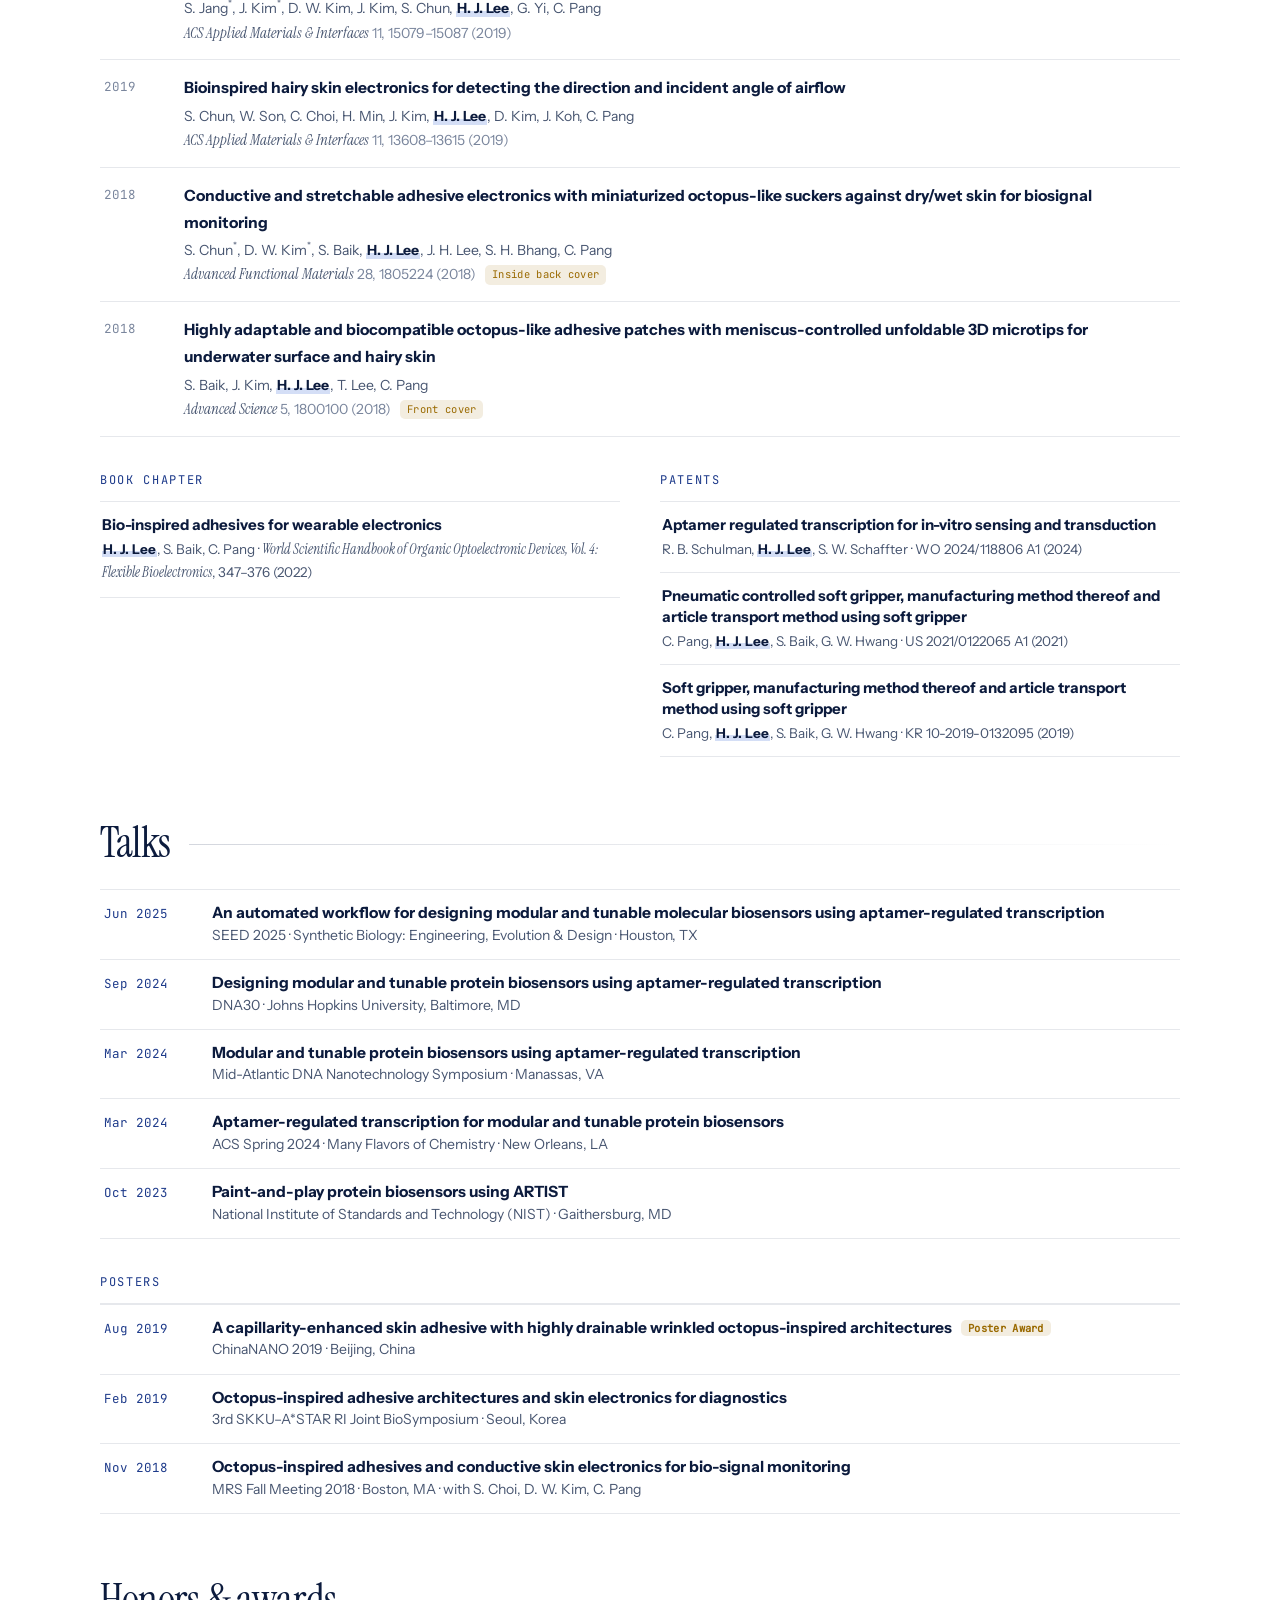
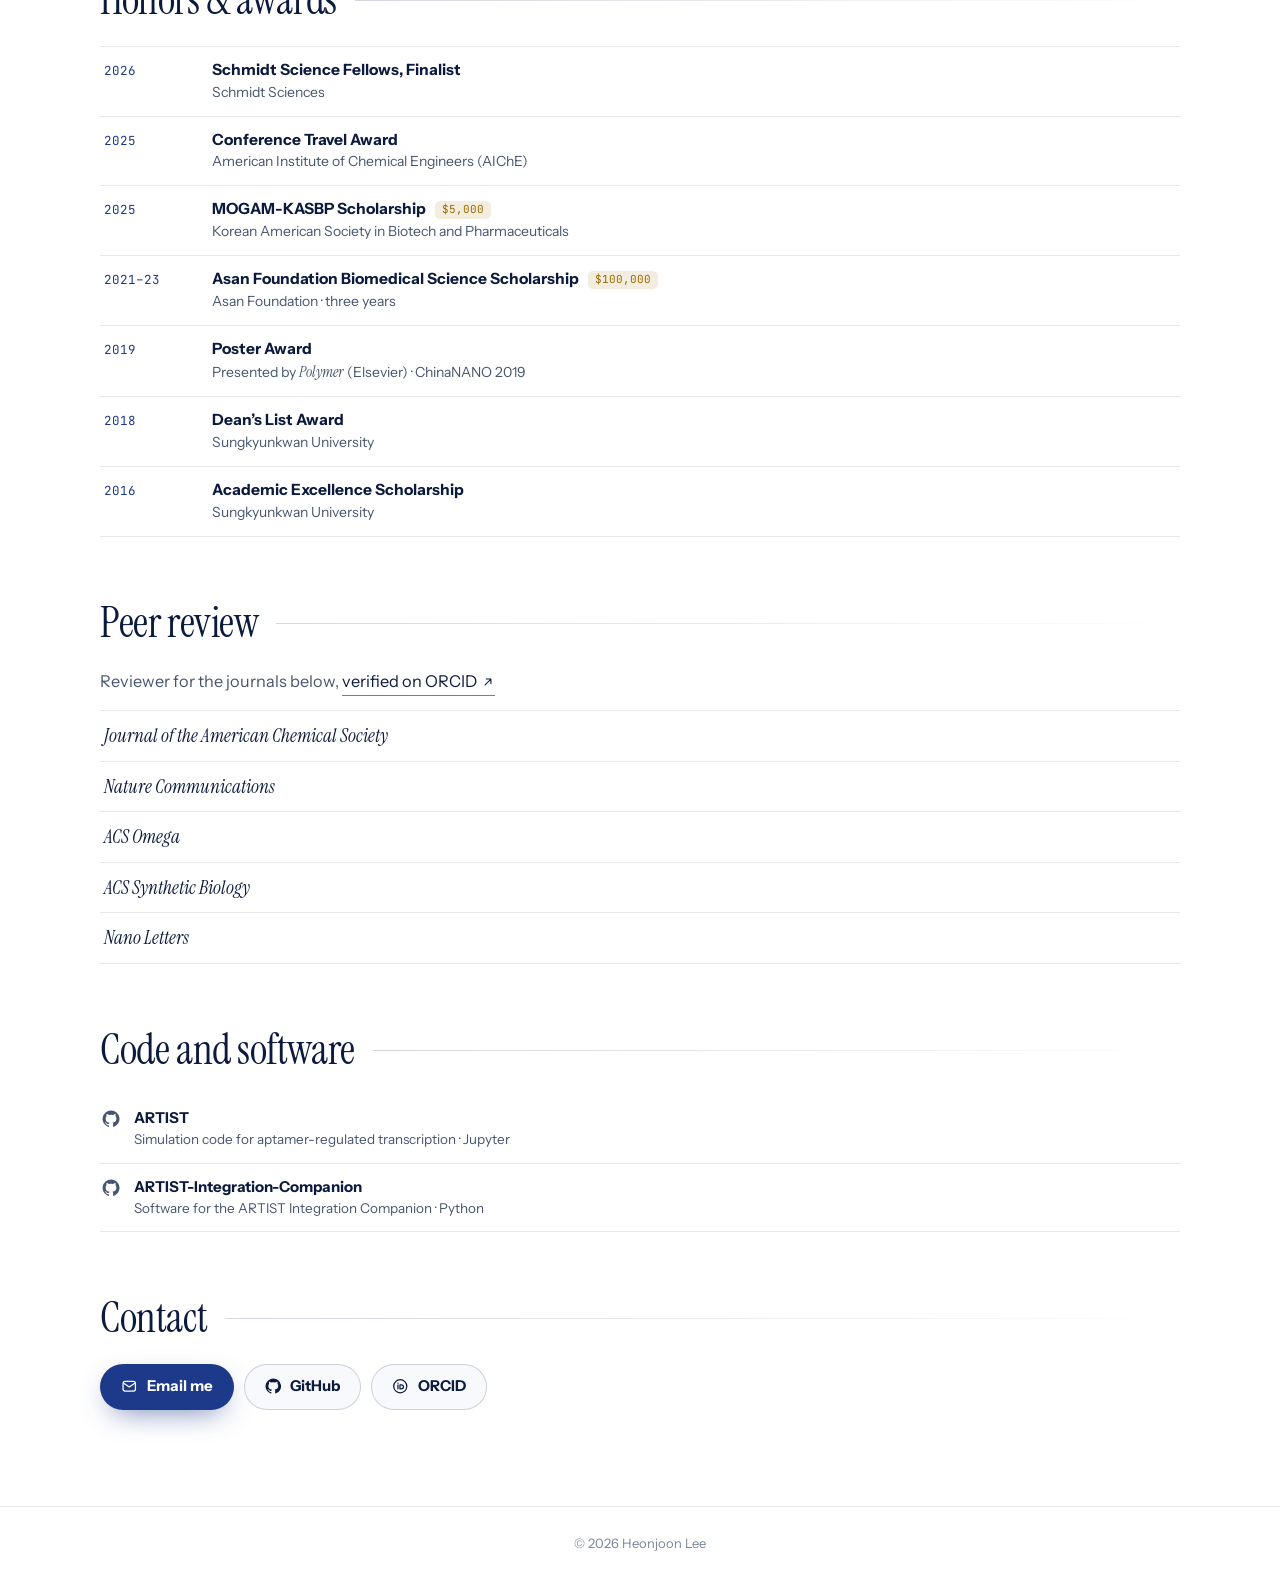
==== commit cab5741c: "List peer-review journals without review counts Co-Authored-By: Claude Opus 5.5 <noreply@anthropic.c" ====
--- a/index.html
+++ b/index.html
@@ -438,13 +438,13 @@
     <!-- ============================== PEER REVIEW ============================== -->
     <section class="block" id="review" aria-labelledby="review-title">
       <h2 class="h2" id="review-title" data-reveal>Peer review</h2>
-      <p class="review__lede" data-reveal>Reviewer for the journals below · <a href="https://orcid.org/0000-0001-5129-5740" target="_blank" rel="noopener">10 verified reviews on ORCID <svg class="i"><use href="#i-arrow"/></svg></a></p>
+      <p class="review__lede" data-reveal>Reviewer for the journals below, <a href="https://orcid.org/0000-0001-5129-5740" target="_blank" rel="noopener">verified on ORCID <svg class="i"><use href="#i-arrow"/></svg></a></p>
       <ul class="rows rows--review" data-reveal>
-        <li><span class="rows__count">5 reviews</span><p class="rows__journal"><i>Journal of the American Chemical Society</i></p></li>
-        <li><span class="rows__count">2 reviews</span><p class="rows__journal"><i>Nature Communications</i></p></li>
-        <li><span class="rows__count">1 review</span><p class="rows__journal"><i>ACS Omega</i></p></li>
-        <li><span class="rows__count">1 review</span><p class="rows__journal"><i>ACS Synthetic Biology</i></p></li>
-        <li><span class="rows__count">1 review</span><p class="rows__journal"><i>Nano Letters</i></p></li>
+        <li><p class="rows__journal"><i>Journal of the American Chemical Society</i></p></li>
+        <li><p class="rows__journal"><i>Nature Communications</i></p></li>
+        <li><p class="rows__journal"><i>ACS Omega</i></p></li>
+        <li><p class="rows__journal"><i>ACS Synthetic Biology</i></p></li>
+        <li><p class="rows__journal"><i>Nano Letters</i></p></li>
       </ul>
     </section>
 
--- a/assets/css/style.css
+++ b/assets/css/style.css
@@ -398,7 +398,7 @@
 .review__lede a { display: inline-flex; align-items: center; gap: 4px; color: var(--text); border-bottom: 1px solid color-mix(in srgb, var(--accent) 65%, transparent); transition: color .2s; }
 .review__lede a:hover { color: var(--accent); }
 .review__lede .i { width: 14px; height: 14px; }
-.rows__count { font-family: var(--font-mono); font-size: 12.5px; color: var(--accent); padding-top: 4px; white-space: nowrap; }
+.rows--review li { grid-template-columns: minmax(0, 1fr); }
 .rows__journal { font-family: var(--font-serif); font-size: 1.18rem; line-height: 1.35; color: var(--text); }
 
 /* Code, data & press */
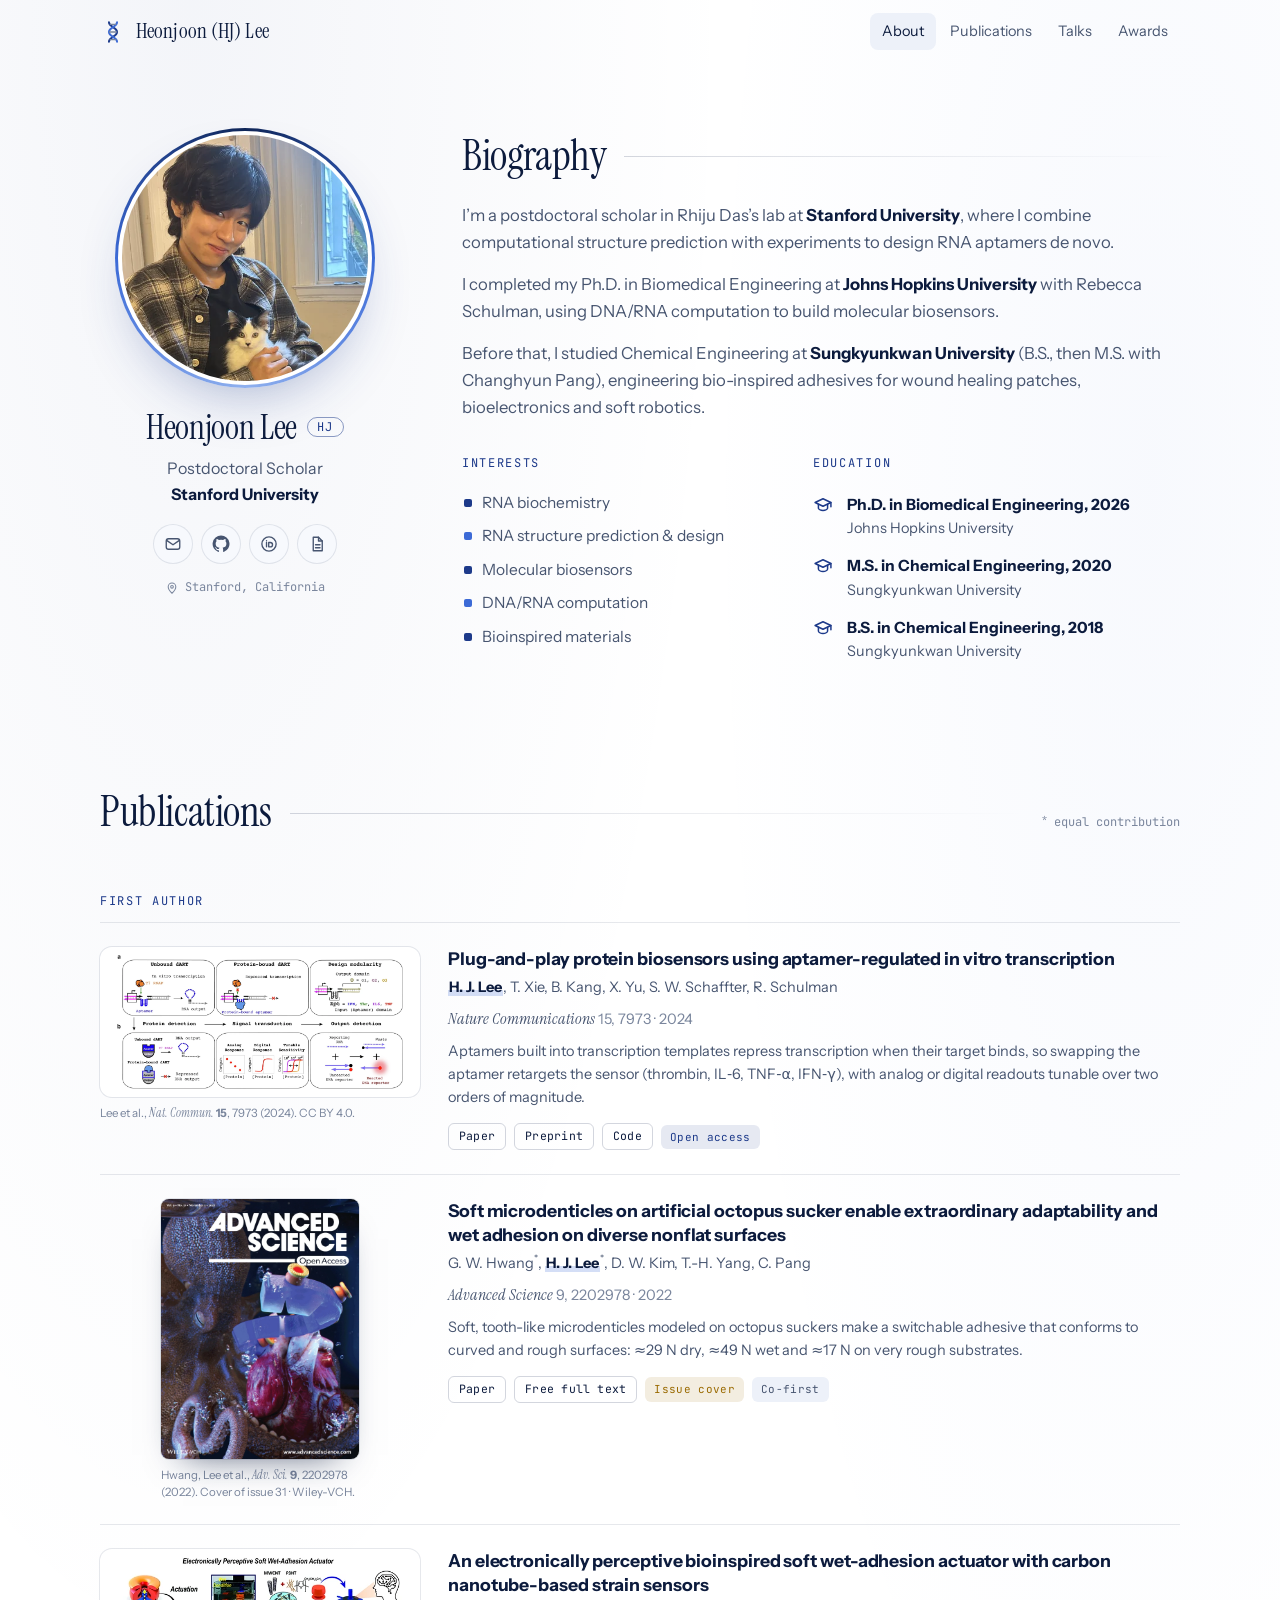
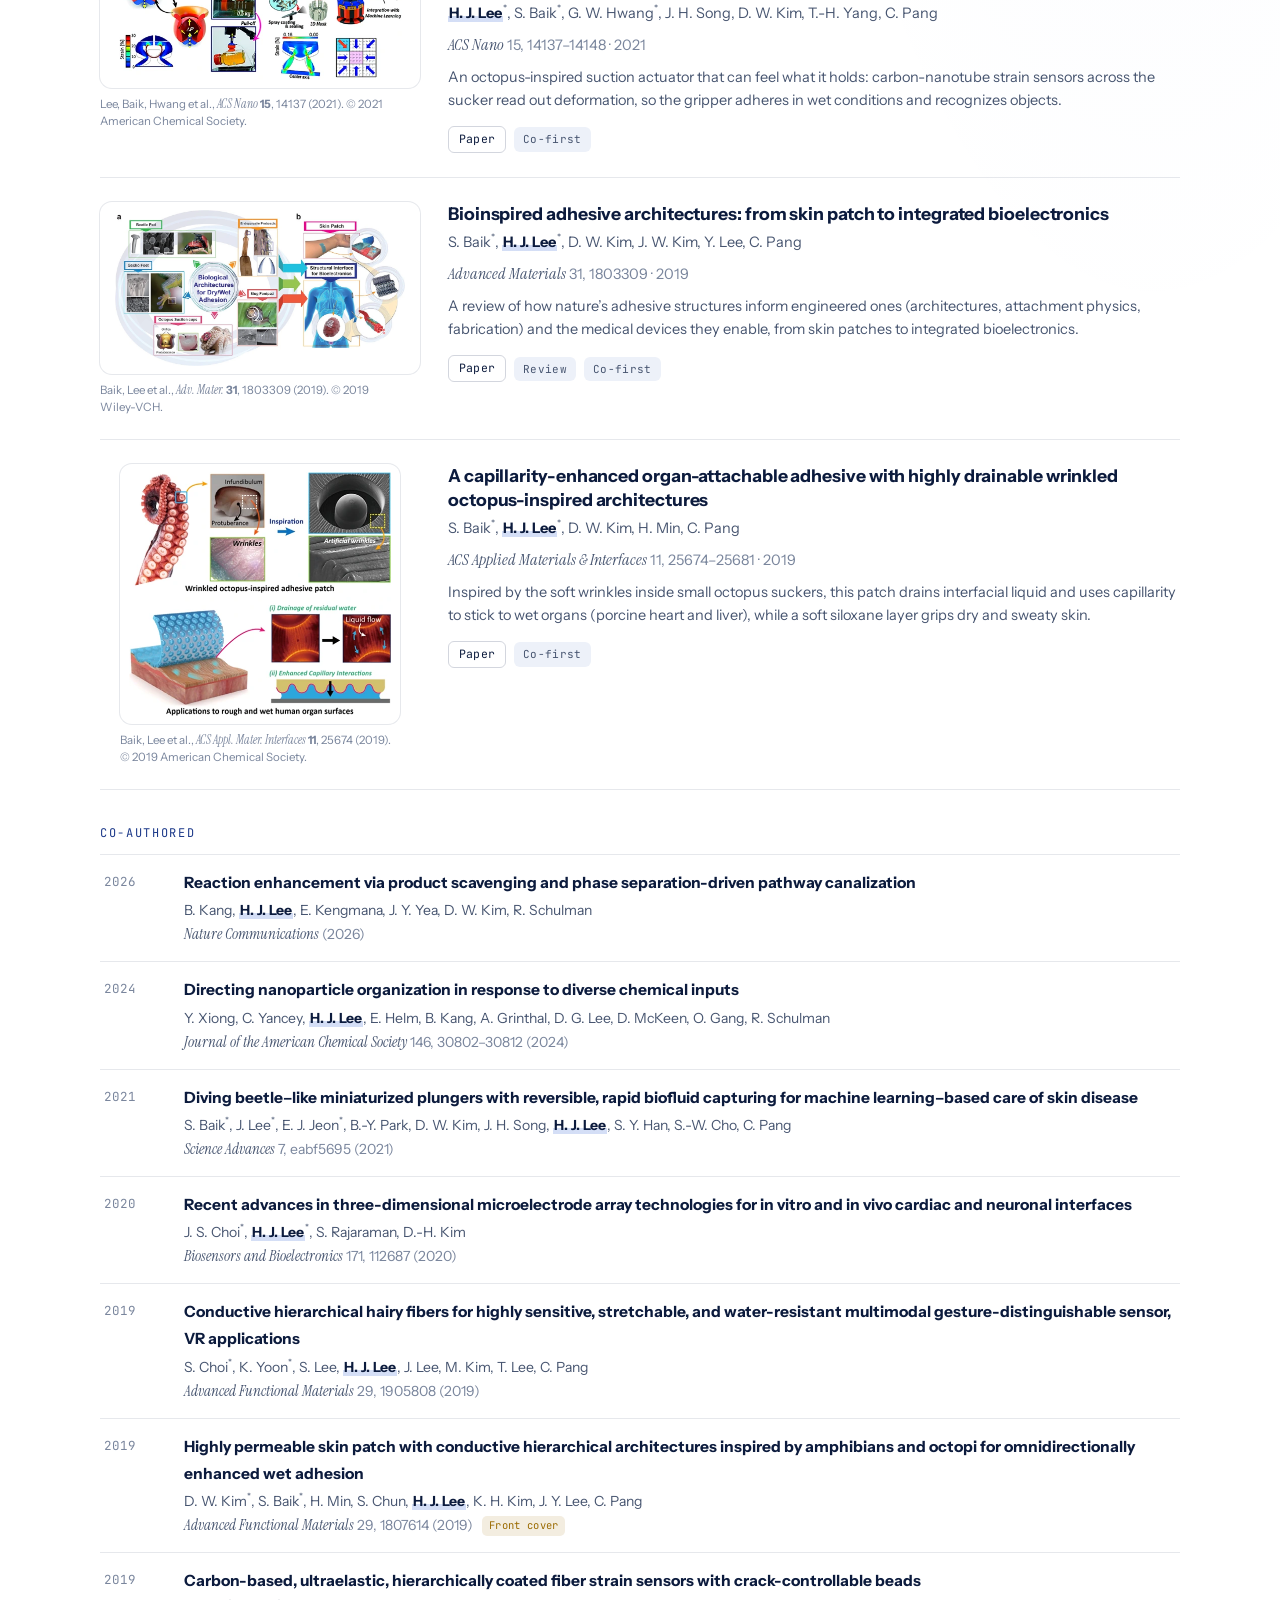
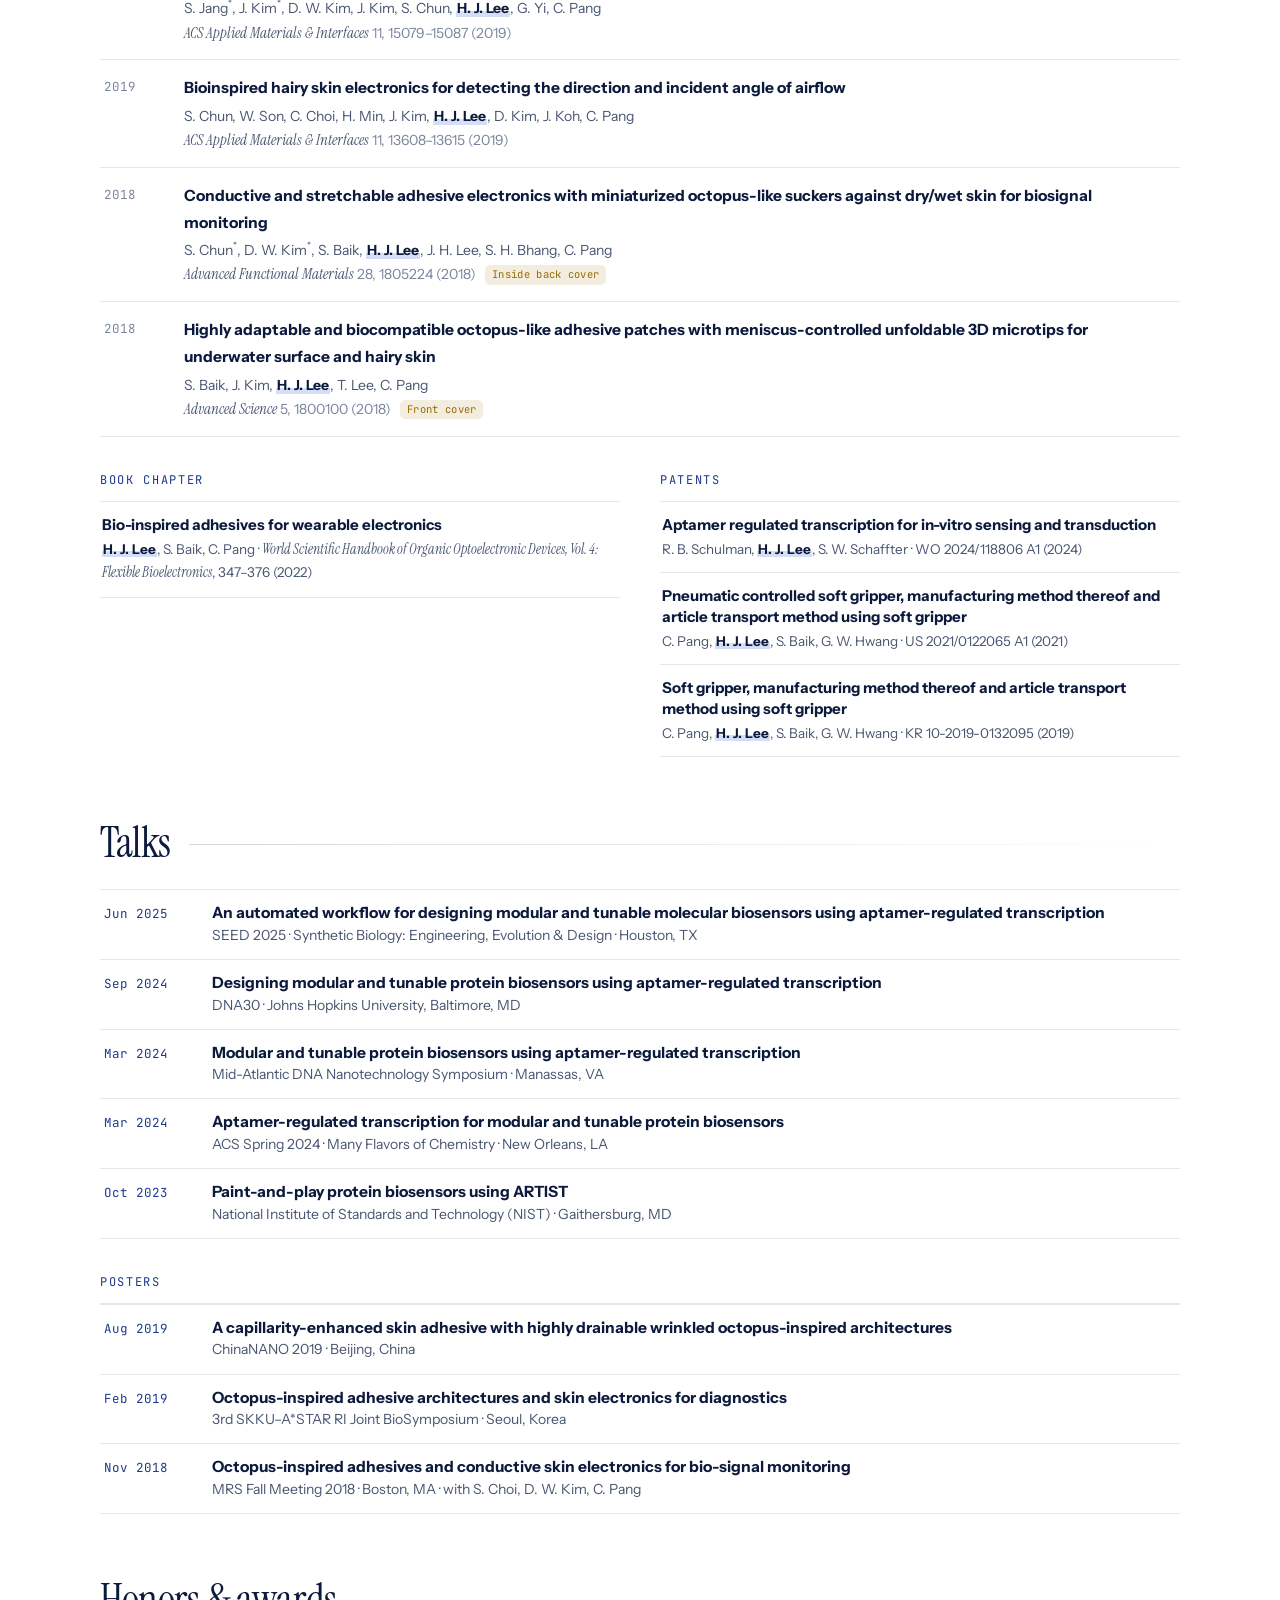
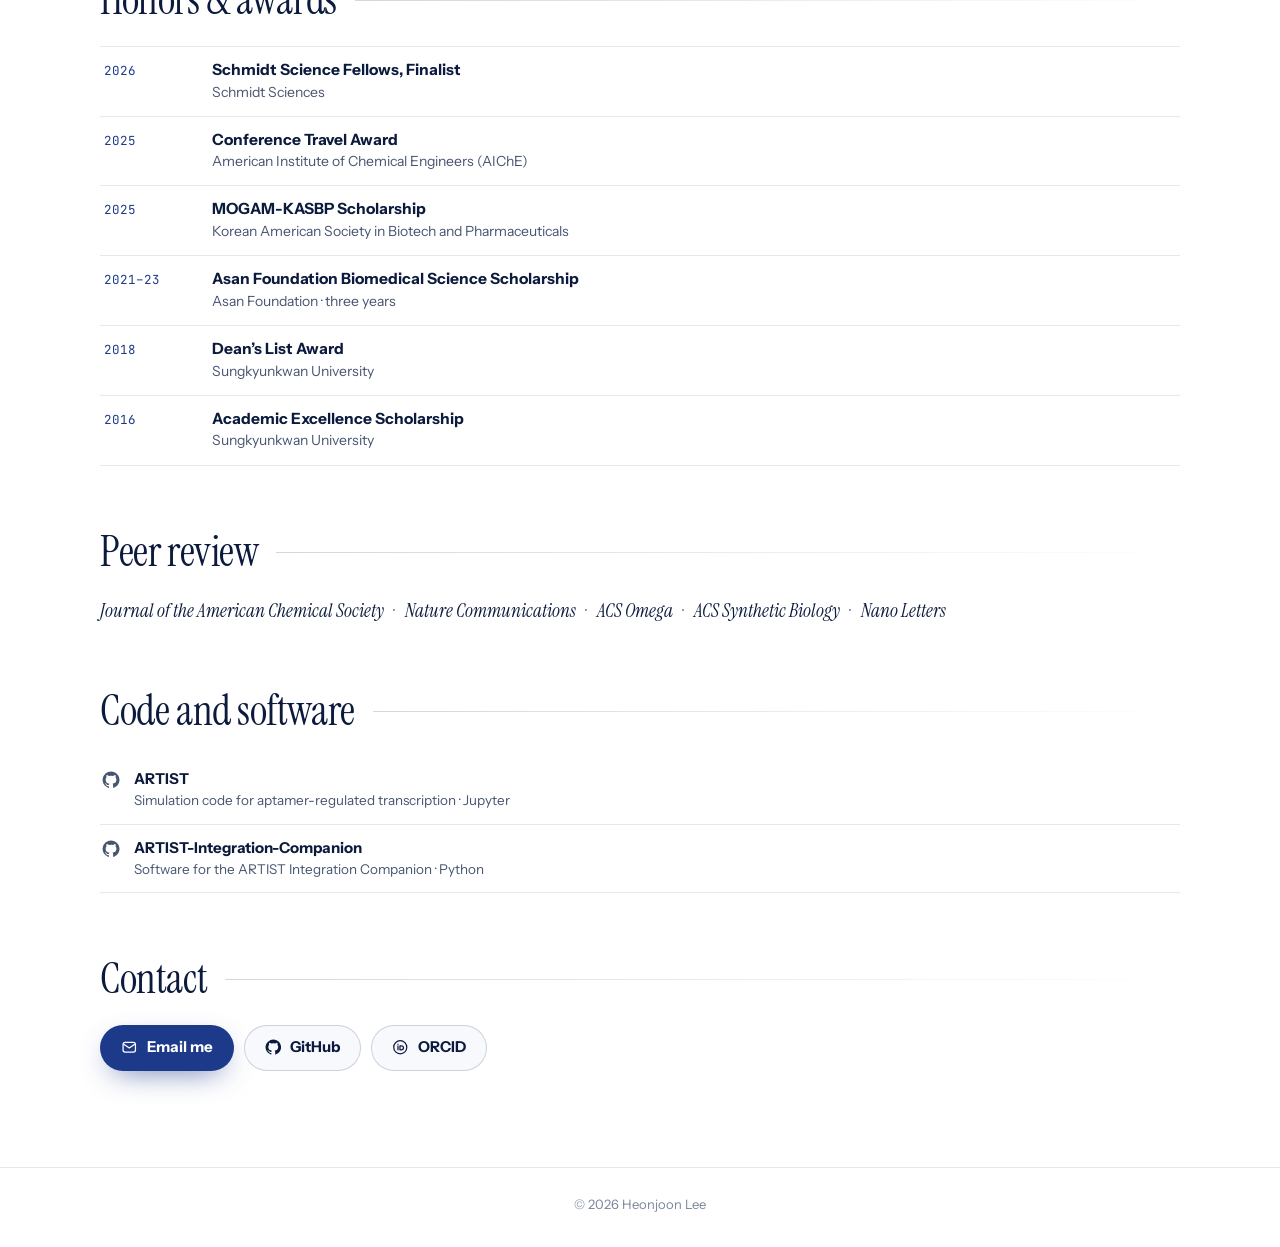
==== commit e947e88f: "Simplify peer review and awards - Peer review: drop the intro line and list the journals on one line" ====
--- a/index.html
+++ b/index.html
@@ -415,7 +415,7 @@
       </ul>
       <h3 class="h3 h3--rule" data-reveal>Posters</h3>
       <ul class="rows" data-reveal>
-        <li><time>Aug 2019</time><div><p class="rows__title">A capillarity-enhanced skin adhesive with highly drainable wrinkled octopus-inspired architectures <span class="pub__flag">Poster Award</span></p><p class="rows__meta">ChinaNANO 2019 · Beijing, China</p></div></li>
+        <li><time>Aug 2019</time><div><p class="rows__title">A capillarity-enhanced skin adhesive with highly drainable wrinkled octopus-inspired architectures</p><p class="rows__meta">ChinaNANO 2019 · Beijing, China</p></div></li>
         <li><time>Feb 2019</time><div><p class="rows__title">Octopus-inspired adhesive architectures and skin electronics for diagnostics</p><p class="rows__meta">3rd SKKU–A*STAR RI Joint BioSymposium · Seoul, Korea</p></div></li>
         <li><time>Nov 2018</time><div><p class="rows__title">Octopus-inspired adhesives and conductive skin electronics for bio-signal monitoring</p><p class="rows__meta">MRS Fall Meeting 2018 · Boston, MA · with S. Choi, D. W. Kim, C. Pang</p></div></li>
       </ul>
@@ -427,9 +427,8 @@
       <ul class="rows rows--awards" data-reveal>
         <li><time>2026</time><div><p class="rows__title">Schmidt Science Fellows, Finalist</p><p class="rows__meta">Schmidt Sciences</p></div></li>
         <li><time>2025</time><div><p class="rows__title">Conference Travel Award</p><p class="rows__meta">American Institute of Chemical Engineers (AIChE)</p></div></li>
-        <li><time>2025</time><div><p class="rows__title">MOGAM-KASBP Scholarship <span class="amount">$5,000</span></p><p class="rows__meta">Korean American Society in Biotech and Pharmaceuticals</p></div></li>
-        <li><time>2021–23</time><div><p class="rows__title">Asan Foundation Biomedical Science Scholarship <span class="amount">$100,000</span></p><p class="rows__meta">Asan Foundation · three years</p></div></li>
-        <li><time>2019</time><div><p class="rows__title">Poster Award</p><p class="rows__meta">Presented by <i>Polymer</i> (Elsevier) · ChinaNANO 2019</p></div></li>
+        <li><time>2025</time><div><p class="rows__title">MOGAM-KASBP Scholarship</p><p class="rows__meta">Korean American Society in Biotech and Pharmaceuticals</p></div></li>
+        <li><time>2021–23</time><div><p class="rows__title">Asan Foundation Biomedical Science Scholarship</p><p class="rows__meta">Asan Foundation · three years</p></div></li>
         <li><time>2018</time><div><p class="rows__title">Dean’s List Award</p><p class="rows__meta">Sungkyunkwan University</p></div></li>
         <li><time>2016</time><div><p class="rows__title">Academic Excellence Scholarship</p><p class="rows__meta">Sungkyunkwan University</p></div></li>
       </ul>
@@ -438,13 +437,12 @@
     <!-- ============================== PEER REVIEW ============================== -->
     <section class="block" id="review" aria-labelledby="review-title">
       <h2 class="h2" id="review-title" data-reveal>Peer review</h2>
-      <p class="review__lede" data-reveal>Reviewer for the journals below, <a href="https://orcid.org/0000-0001-5129-5740" target="_blank" rel="noopener">verified on ORCID <svg class="i"><use href="#i-arrow"/></svg></a></p>
-      <ul class="rows rows--review" data-reveal>
-        <li><p class="rows__journal"><i>Journal of the American Chemical Society</i></p></li>
-        <li><p class="rows__journal"><i>Nature Communications</i></p></li>
-        <li><p class="rows__journal"><i>ACS Omega</i></p></li>
-        <li><p class="rows__journal"><i>ACS Synthetic Biology</i></p></li>
-        <li><p class="rows__journal"><i>Nano Letters</i></p></li>
+      <ul class="review-journals" data-reveal>
+        <li><i>Journal of the American Chemical Society</i></li>
+        <li><i>Nature Communications</i></li>
+        <li><i>ACS Omega</i></li>
+        <li><i>ACS Synthetic Biology</i></li>
+        <li><i>Nano Letters</i></li>
       </ul>
     </section>
 
--- a/assets/css/style.css
+++ b/assets/css/style.css
@@ -391,15 +391,8 @@
 .rows__title { font-size: 15.5px; font-weight: 700; line-height: 1.4; }
 .rows__meta { font-size: 14px; color: var(--muted); }
 .rows__meta i { font-family: var(--font-serif); font-size: 1.06em; }
-.amount { display: inline-block; margin-left: 6px; vertical-align: 1px; padding: 1px 7px; border-radius: 5px; font-family: var(--font-mono); font-size: 11px; font-weight: 400; color: var(--gold); background: color-mix(in srgb, var(--gold) 12%, transparent); }
 
 /* Peer review */
-.review__lede { color: var(--muted); font-size: 1.02rem; margin-bottom: 14px; }
-.review__lede a { display: inline-flex; align-items: center; gap: 4px; color: var(--text); border-bottom: 1px solid color-mix(in srgb, var(--accent) 65%, transparent); transition: color .2s; }
-.review__lede a:hover { color: var(--accent); }
-.review__lede .i { width: 14px; height: 14px; }
-.rows--review li { grid-template-columns: minmax(0, 1fr); }
-.rows__journal { font-family: var(--font-serif); font-size: 1.18rem; line-height: 1.35; color: var(--text); }
 
 /* Code, data & press */
 .links-list li { border-bottom: 1px solid var(--line); }
@@ -408,6 +401,10 @@
 .links-list b { display: block; font-size: 15px; line-height: 1.4; overflow-wrap: anywhere; }
 .links-list em { display: block; font-style: normal; font-size: 13.5px; color: var(--muted); }
 .links-list a:hover b, .links-list a:hover .i { color: var(--accent); }
+
+/* Peer review: journals on one line */
+.review-journals { display: flex; flex-wrap: wrap; align-items: baseline; row-gap: 2px; font-family: var(--font-serif); font-size: 1.18rem; line-height: 1.45; color: var(--text); }
+.review-journals li:not(:last-child)::after { content: "·"; margin: 0 .5em; color: var(--faint); }
 
 /* Contact */
 .contact { padding-bottom: clamp(56px, 8vw, 96px); }
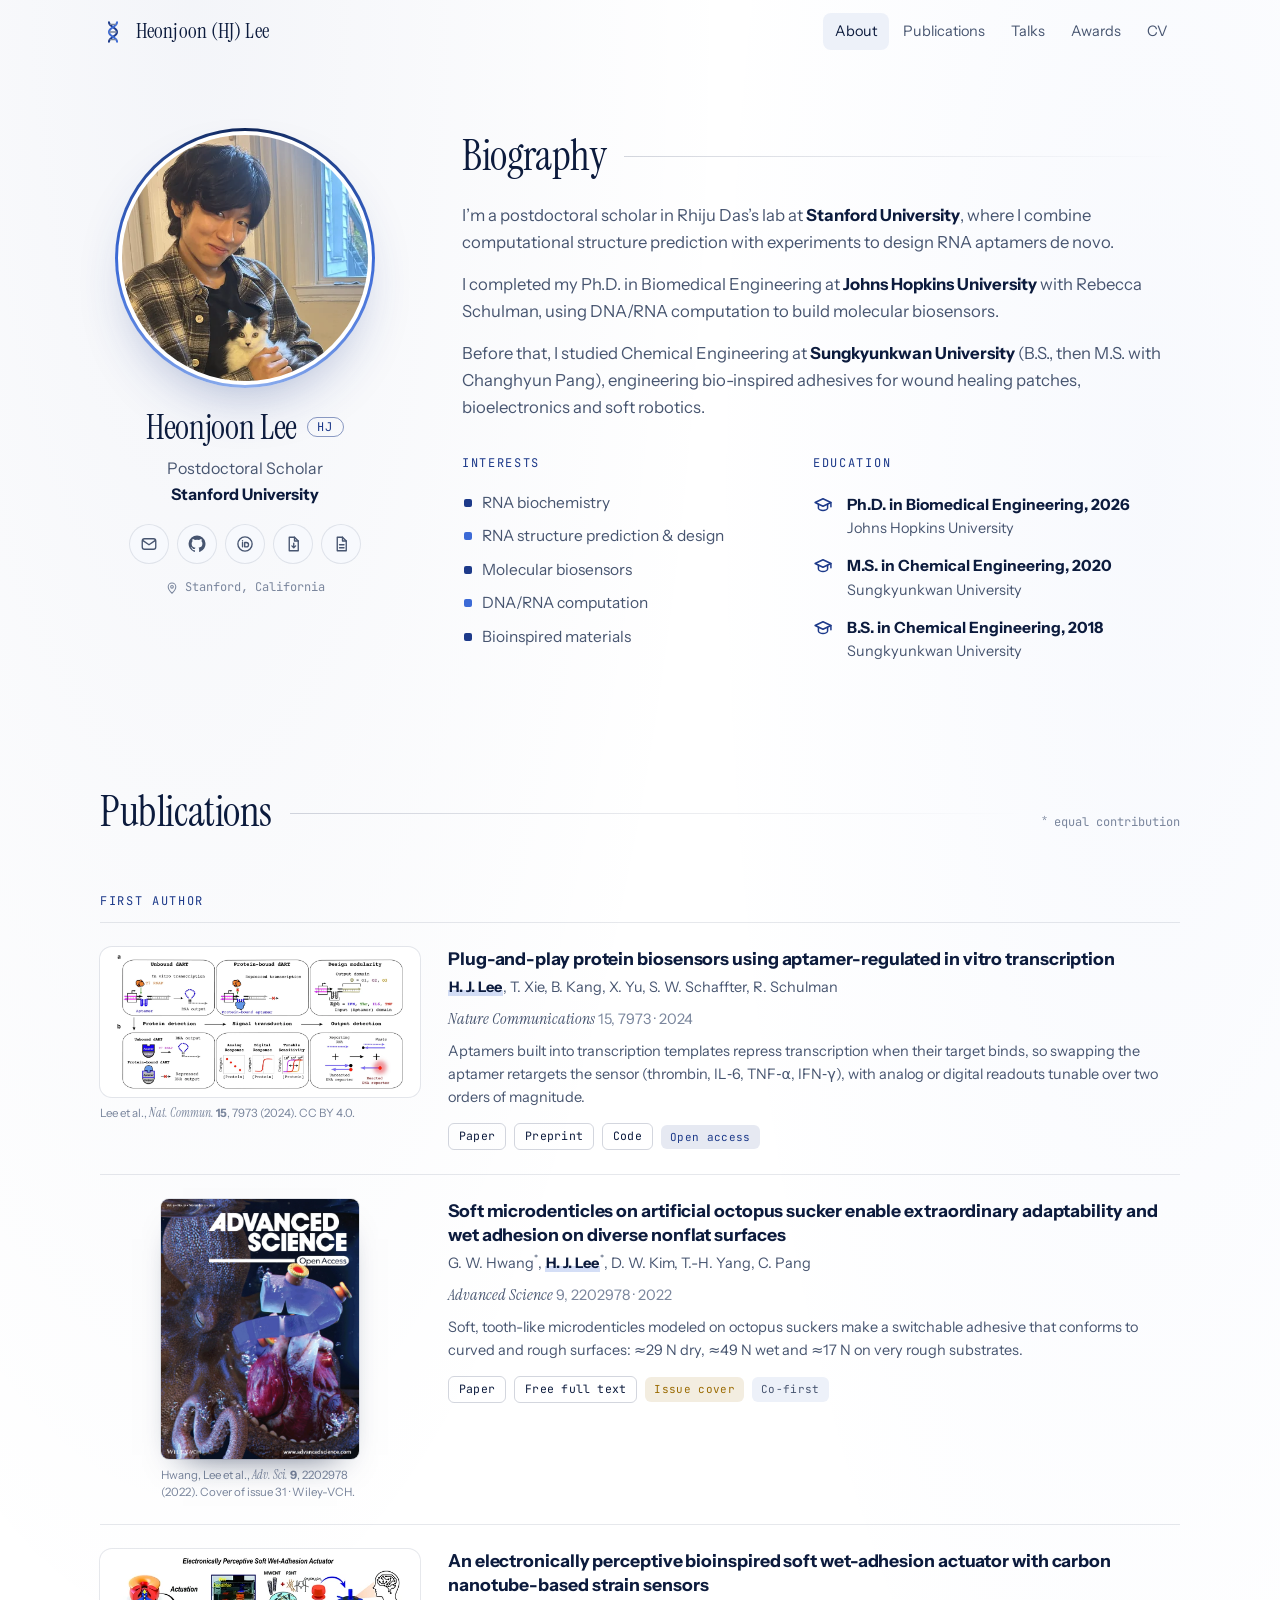
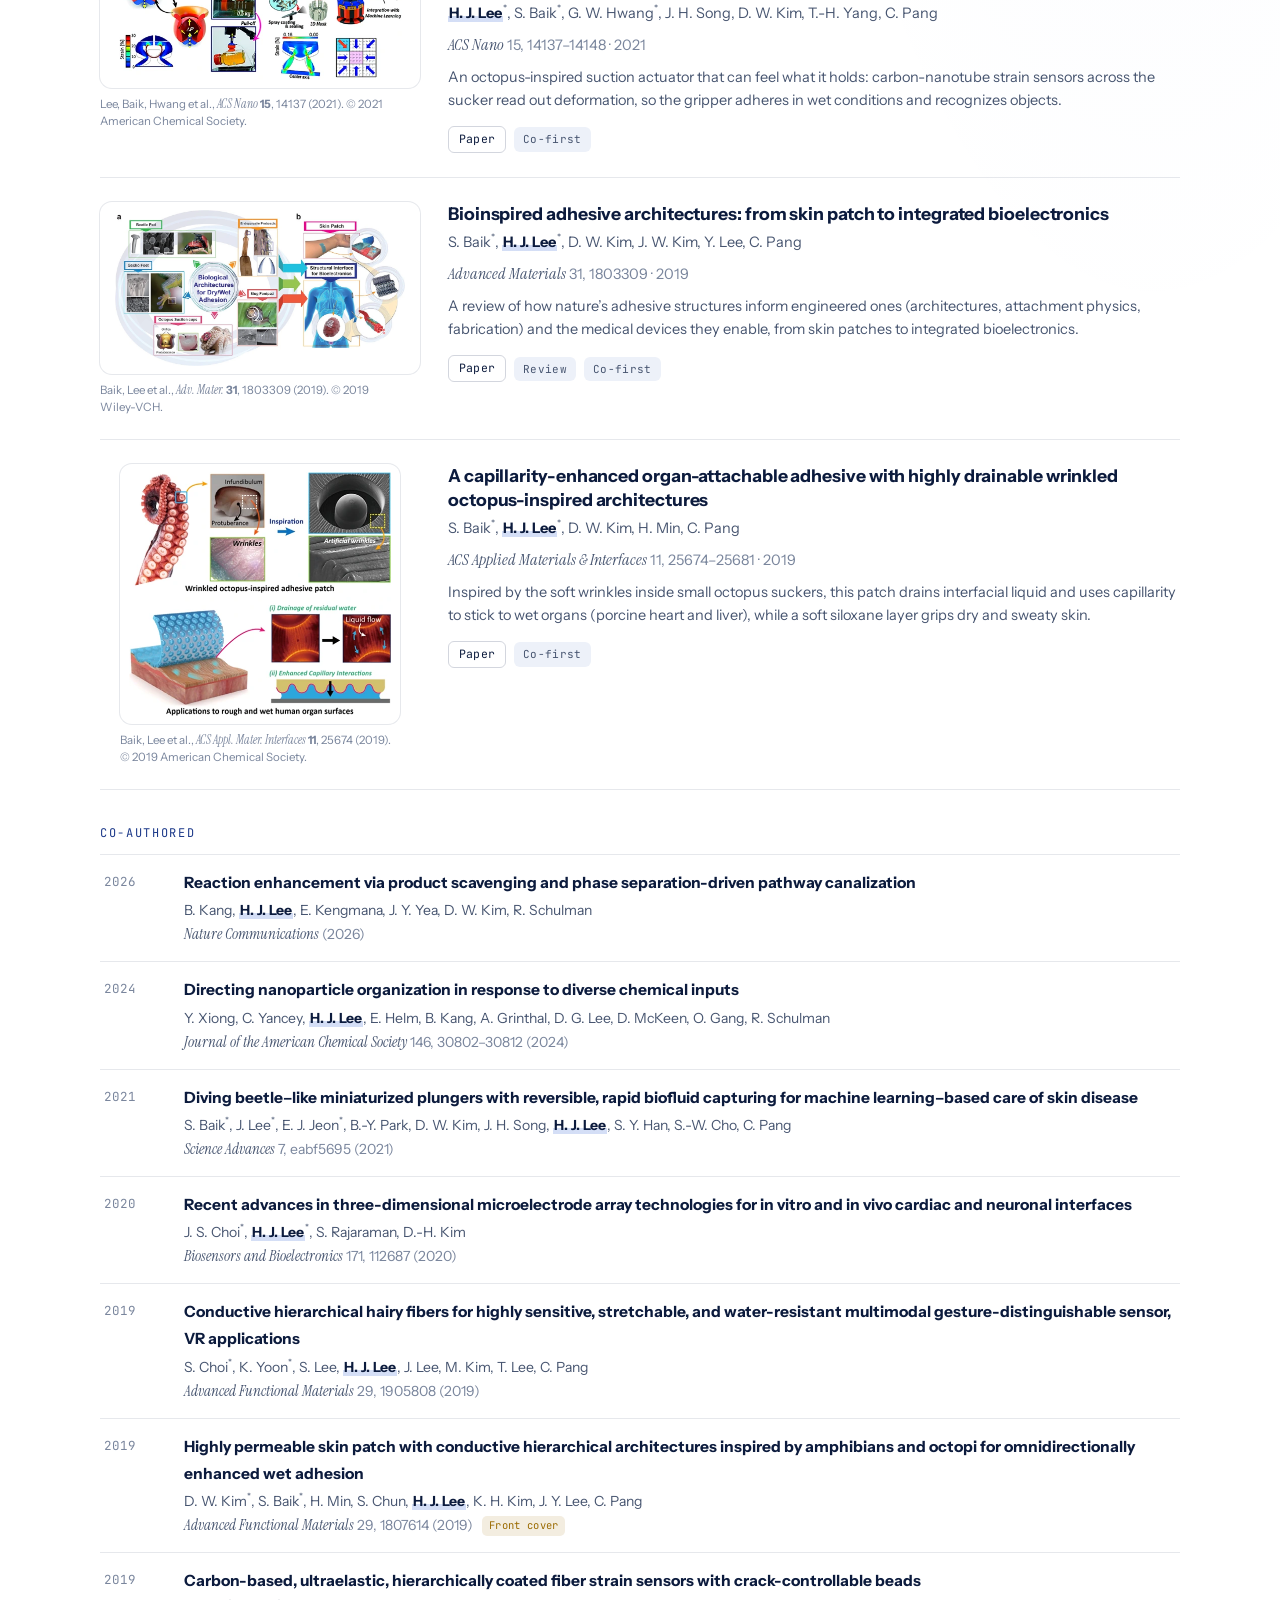
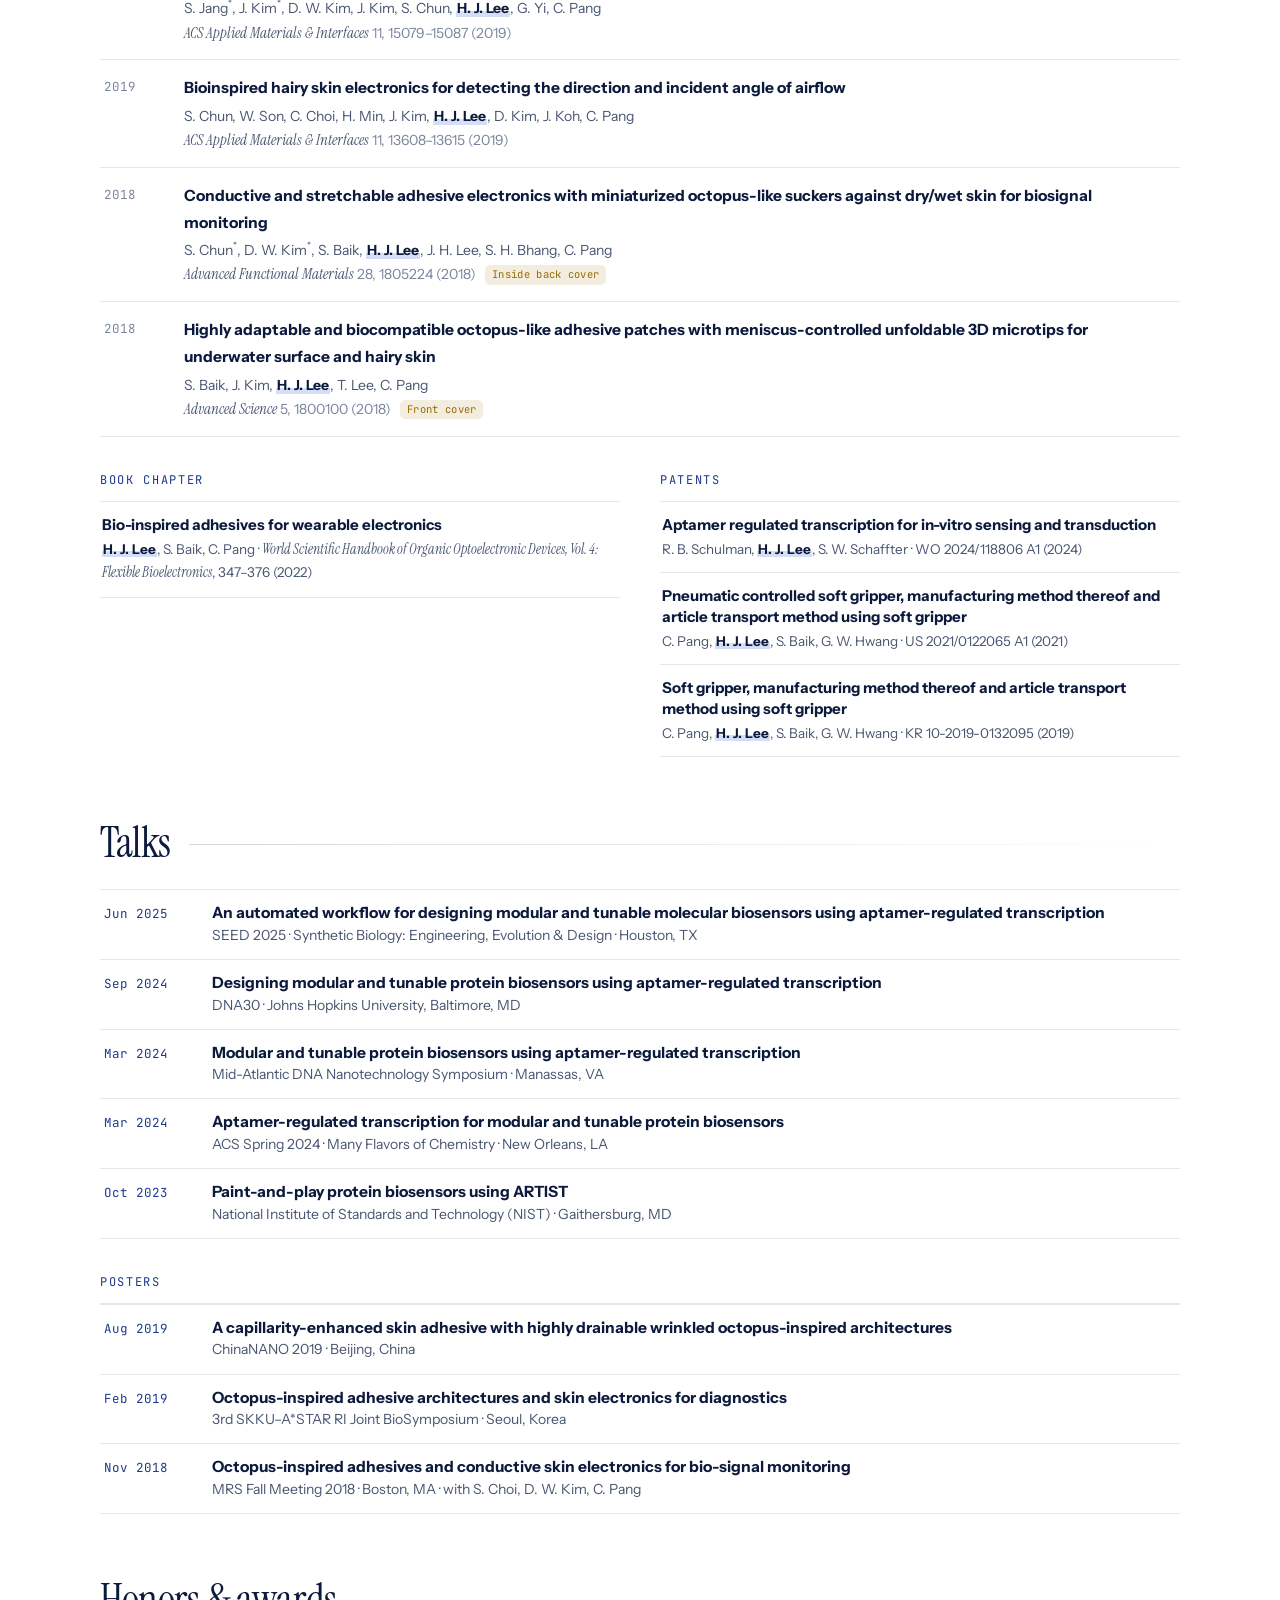
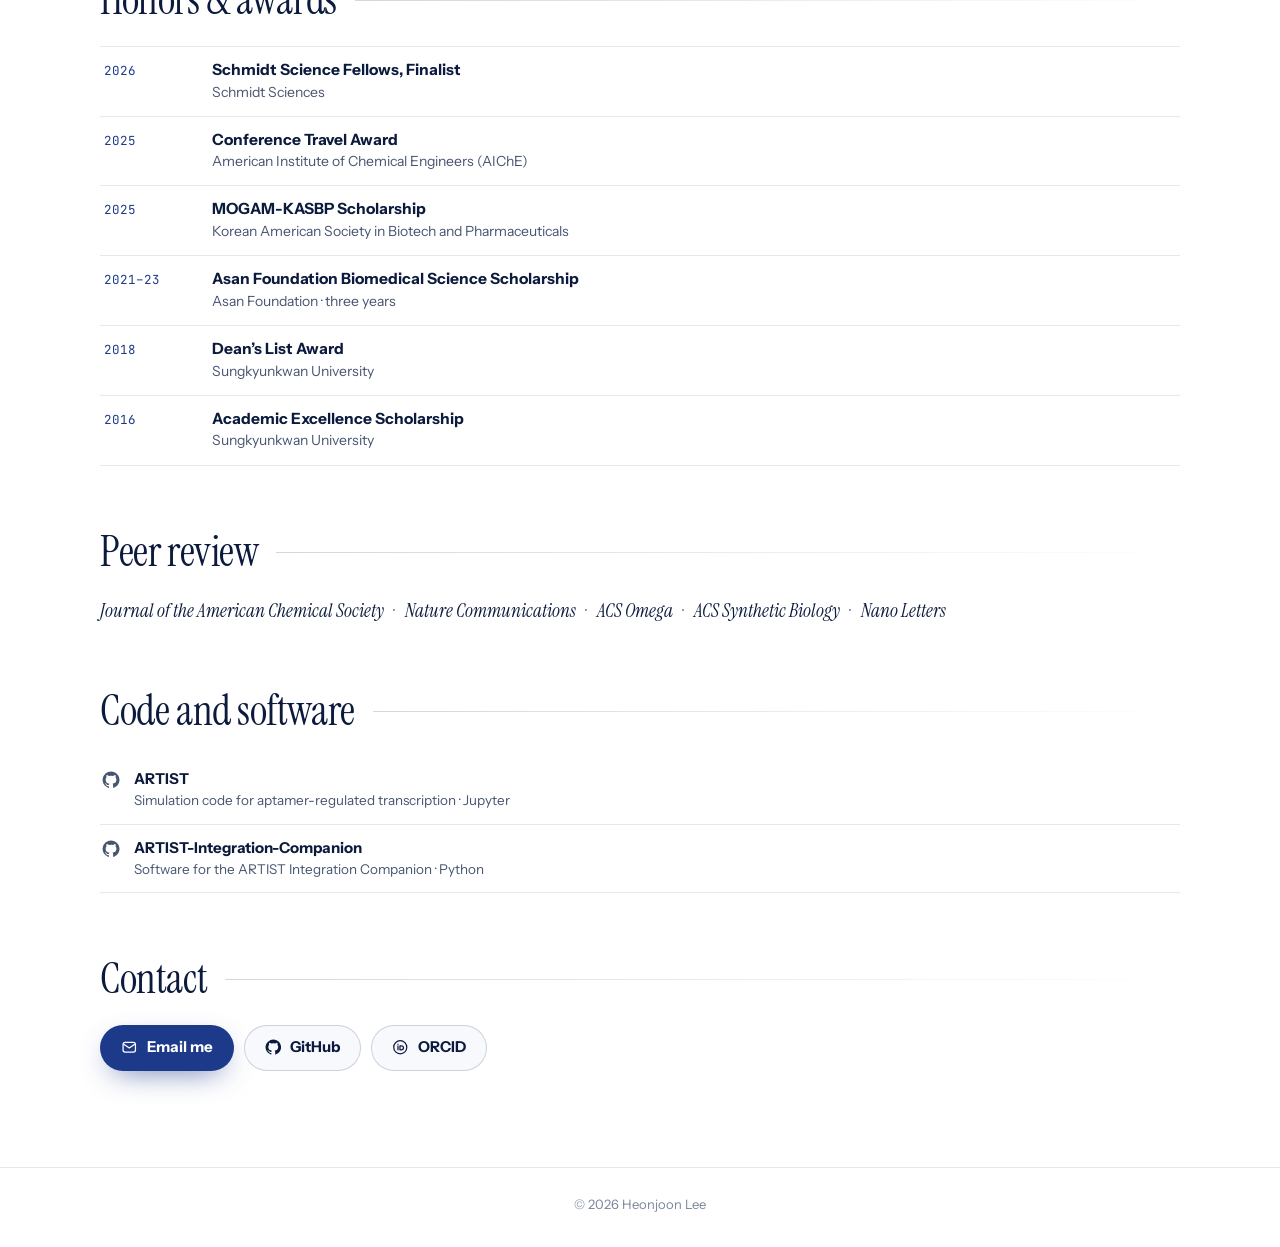
==== commit b5a6907a: "Add CV and link it from the menu and profile - Add Heonjoon_Lee_CV.pdf (the CV dated Oct 14, 2026) -" ====
--- a/index.html
+++ b/index.html
@@ -69,6 +69,7 @@
     <symbol id="i-close" viewBox="0 0 24 24"><path d="M6 6l12 12M18 6 6 18"/></symbol>
     <symbol id="i-pin" viewBox="0 0 24 24"><path d="M12 21s-6.5-5.8-6.5-11a6.5 6.5 0 0 1 13 0c0 5.2-6.5 11-6.5 11Z"/><circle cx="12" cy="10" r="2.3"/></symbol>
     <symbol id="i-doc" viewBox="0 0 24 24"><path d="M7 3h7l5 5v13H7z"/><path d="M14 3v5h5M10 13h6M10 17h6"/></symbol>
+    <symbol id="i-cv" viewBox="0 0 24 24"><path d="M7 3h7l5 5v13H7z"/><path d="M14 3v5h5M13 11v6M10.5 14.5 13 17l2.5-2.5"/></symbol>
     <symbol id="i-code" viewBox="0 0 24 24"><path d="m8.5 7.5-4.5 4.5 4.5 4.5M15.5 7.5 20 12l-4.5 4.5"/></symbol>
     <symbol id="i-zoom" viewBox="0 0 24 24"><circle cx="11" cy="11" r="6.5"/><path d="m16 16 4.5 4.5M11 8.5v5M8.5 11h5"/></symbol>
     <symbol id="i-cap" viewBox="0 0 24 24"><path d="M2.5 9 12 4.5 21.5 9 12 13.5Z"/><path d="M6.5 11v4.5c0 1.6 2.5 3 5.5 3s5.5-1.4 5.5-3V11M21.5 9v5"/></symbol>
@@ -95,6 +96,7 @@
         <a href="#publications">Publications</a>
         <a href="#talks">Talks</a>
         <a href="#awards">Awards</a>
+        <a href="Heonjoon_Lee_CV.pdf" target="_blank" rel="noopener">CV</a>
       </nav>
       <button class="icon-btn nav__menu-btn" type="button" aria-expanded="false" aria-controls="mobile-menu" aria-label="Open menu" data-menu-btn>
         <svg class="i i--menu"><use href="#i-menu"/></svg>
@@ -108,6 +110,7 @@
         <a href="#talks">Talks</a>
         <a href="#awards">Awards</a>
         <a href="#code">Code and software</a>
+        <a href="Heonjoon_Lee_CV.pdf" target="_blank" rel="noopener">CV</a>
       </nav>
     </div>
   </header>
@@ -134,6 +137,7 @@
           <li><a href="#contact" data-email data-user="hlee260" data-domain="stanford.edu" aria-label="Email"><svg class="i"><use href="#i-mail"/></svg></a></li>
           <li><a href="https://github.com/hlee260" target="_blank" rel="noopener" aria-label="GitHub"><svg class="i"><use href="#i-github"/></svg></a></li>
           <li><a href="https://orcid.org/0000-0001-5129-5740" target="_blank" rel="noopener" aria-label="ORCID"><svg class="i"><use href="#i-orcid"/></svg></a></li>
+          <li><a href="Heonjoon_Lee_CV.pdf" target="_blank" rel="noopener" aria-label="CV (PDF)"><svg class="i"><use href="#i-cv"/></svg></a></li>
           <li><a href="#publications" aria-label="Publications"><svg class="i"><use href="#i-doc"/></svg></a></li>
         </ul>
         <p class="profile__where"><svg class="i"><use href="#i-pin"/></svg>Stanford, California</p>
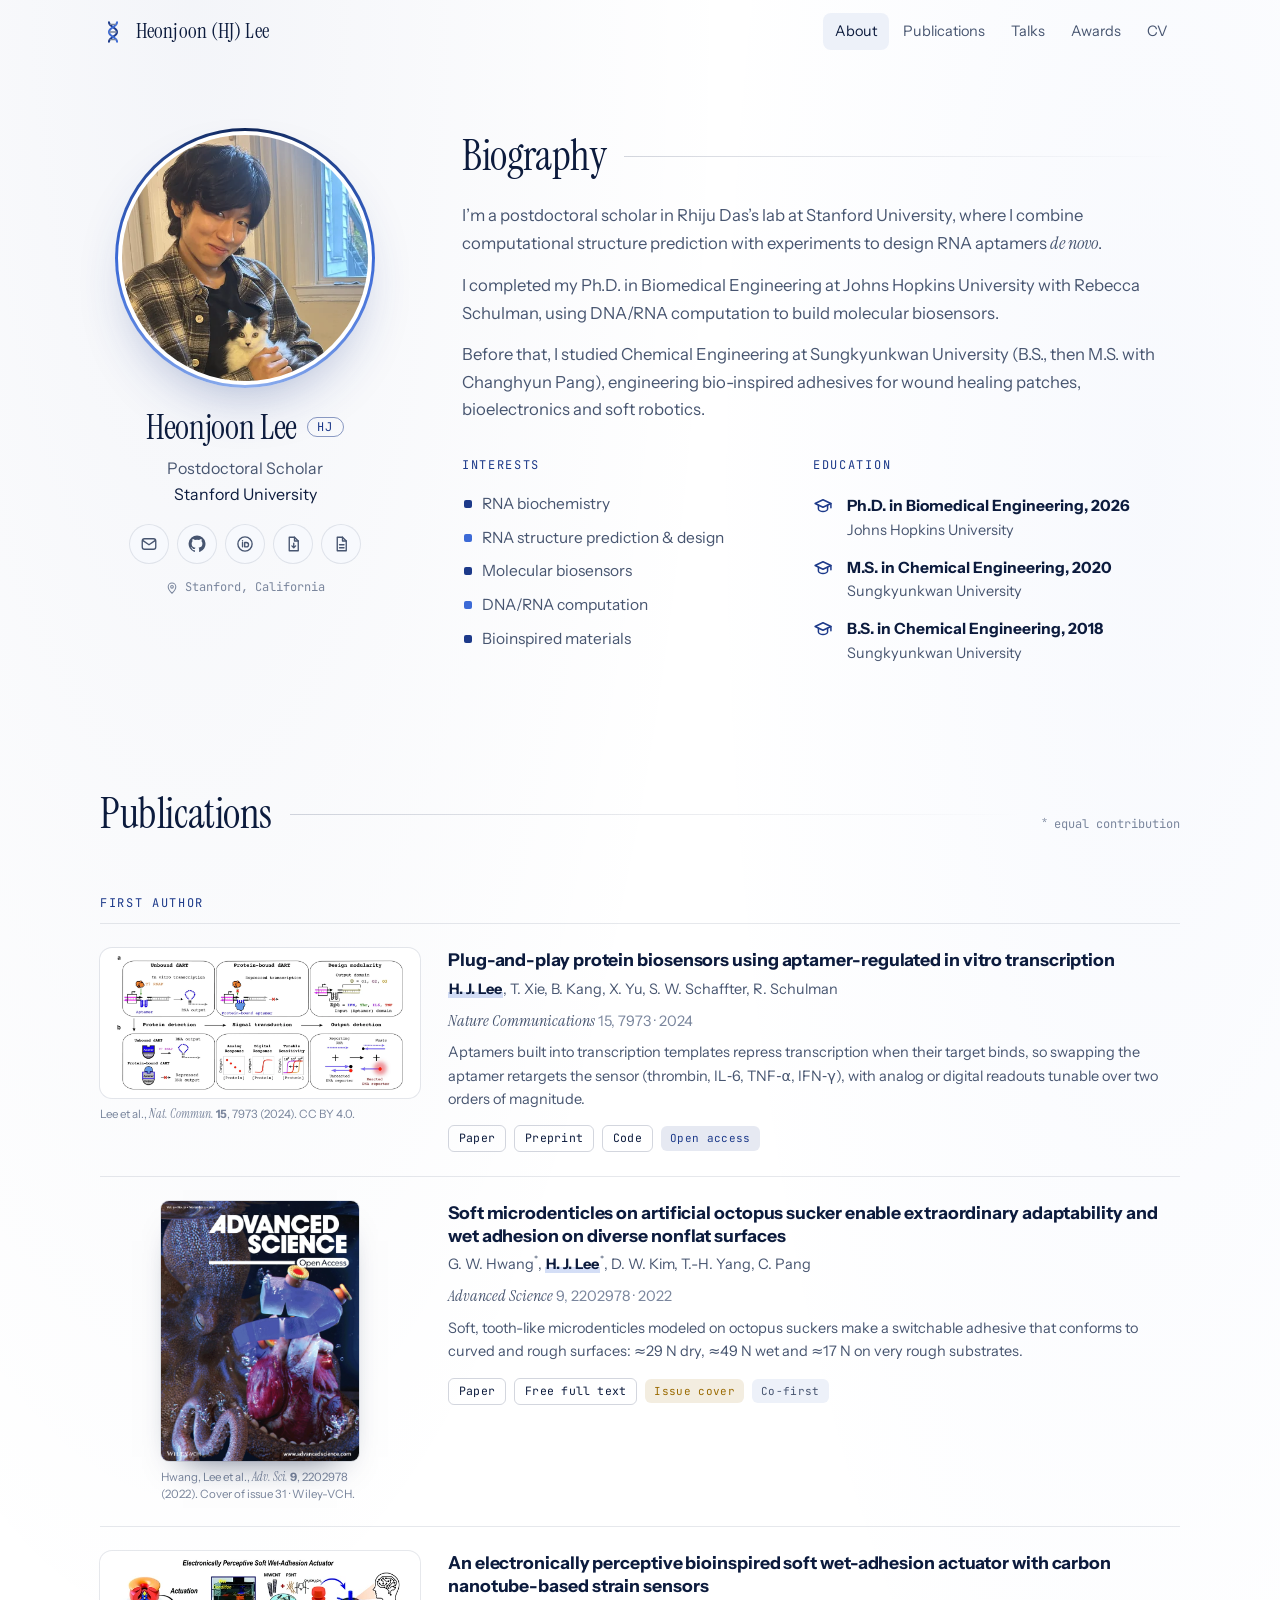
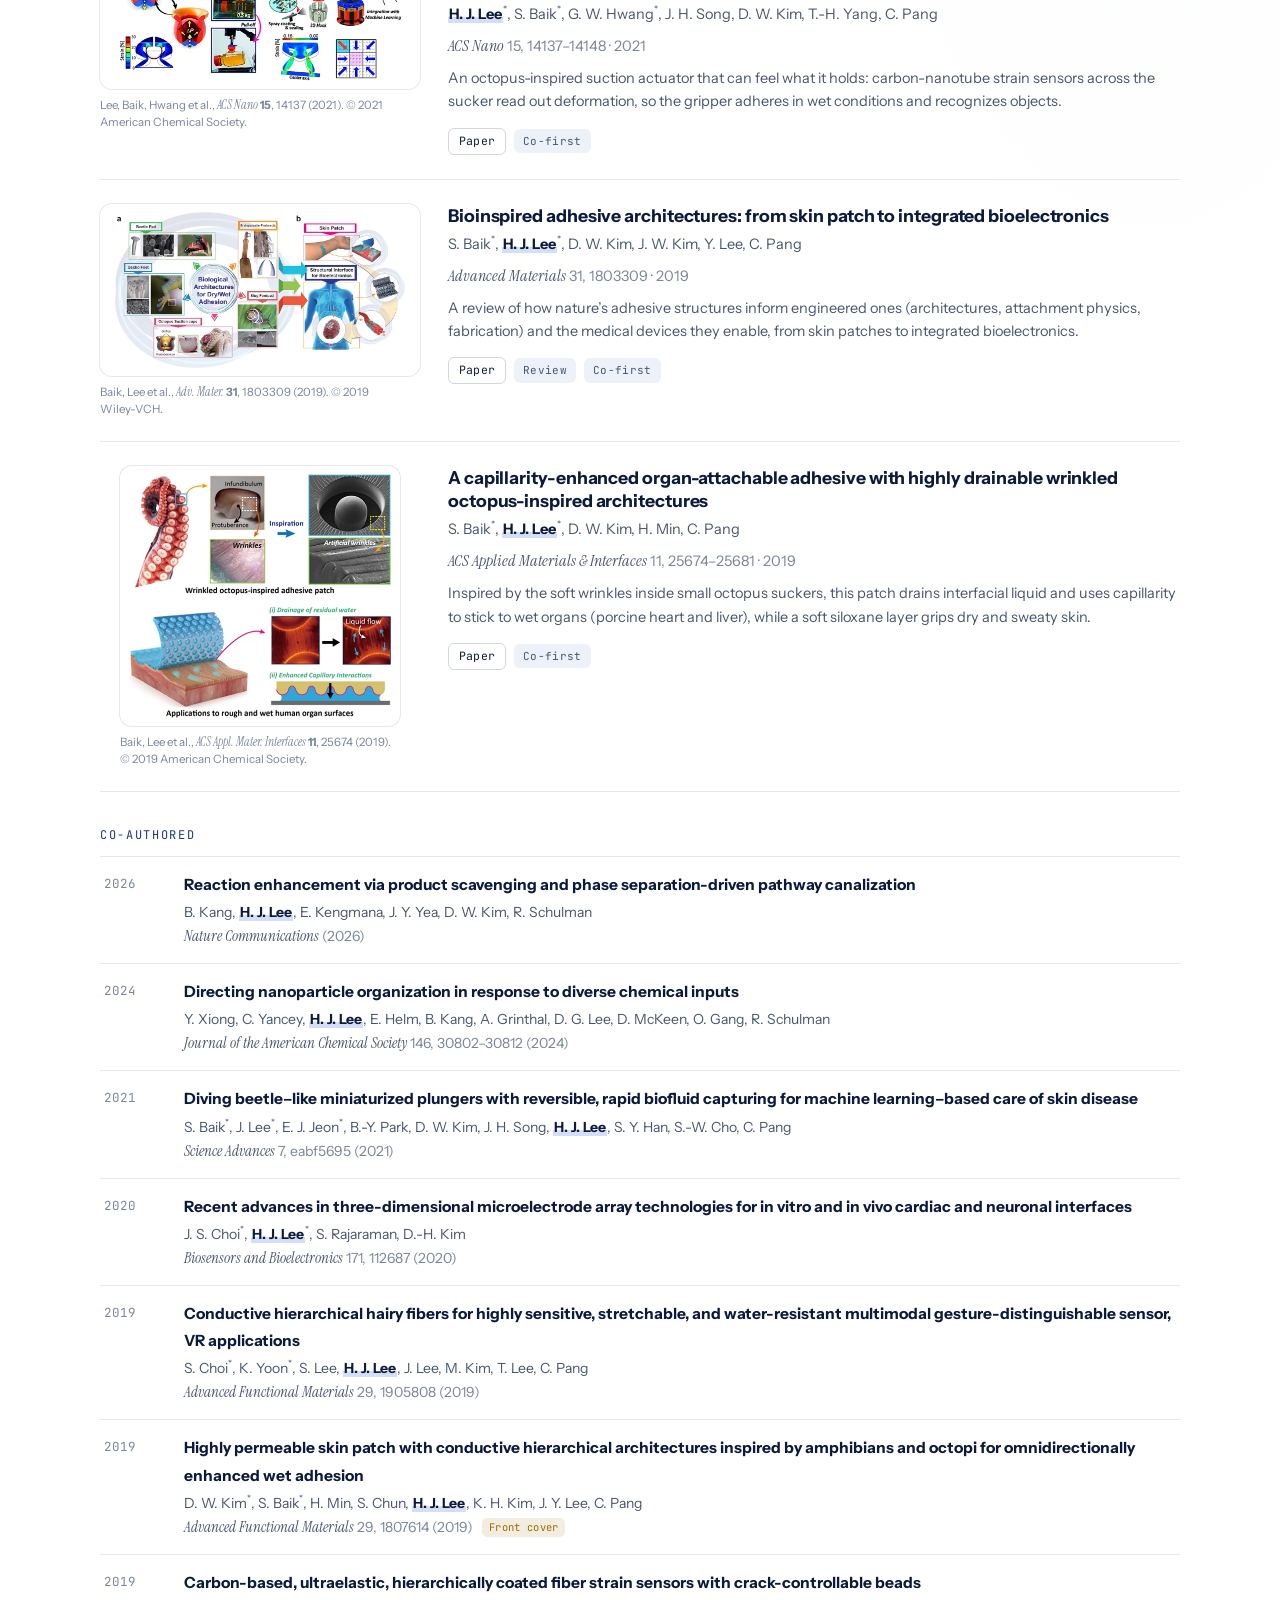
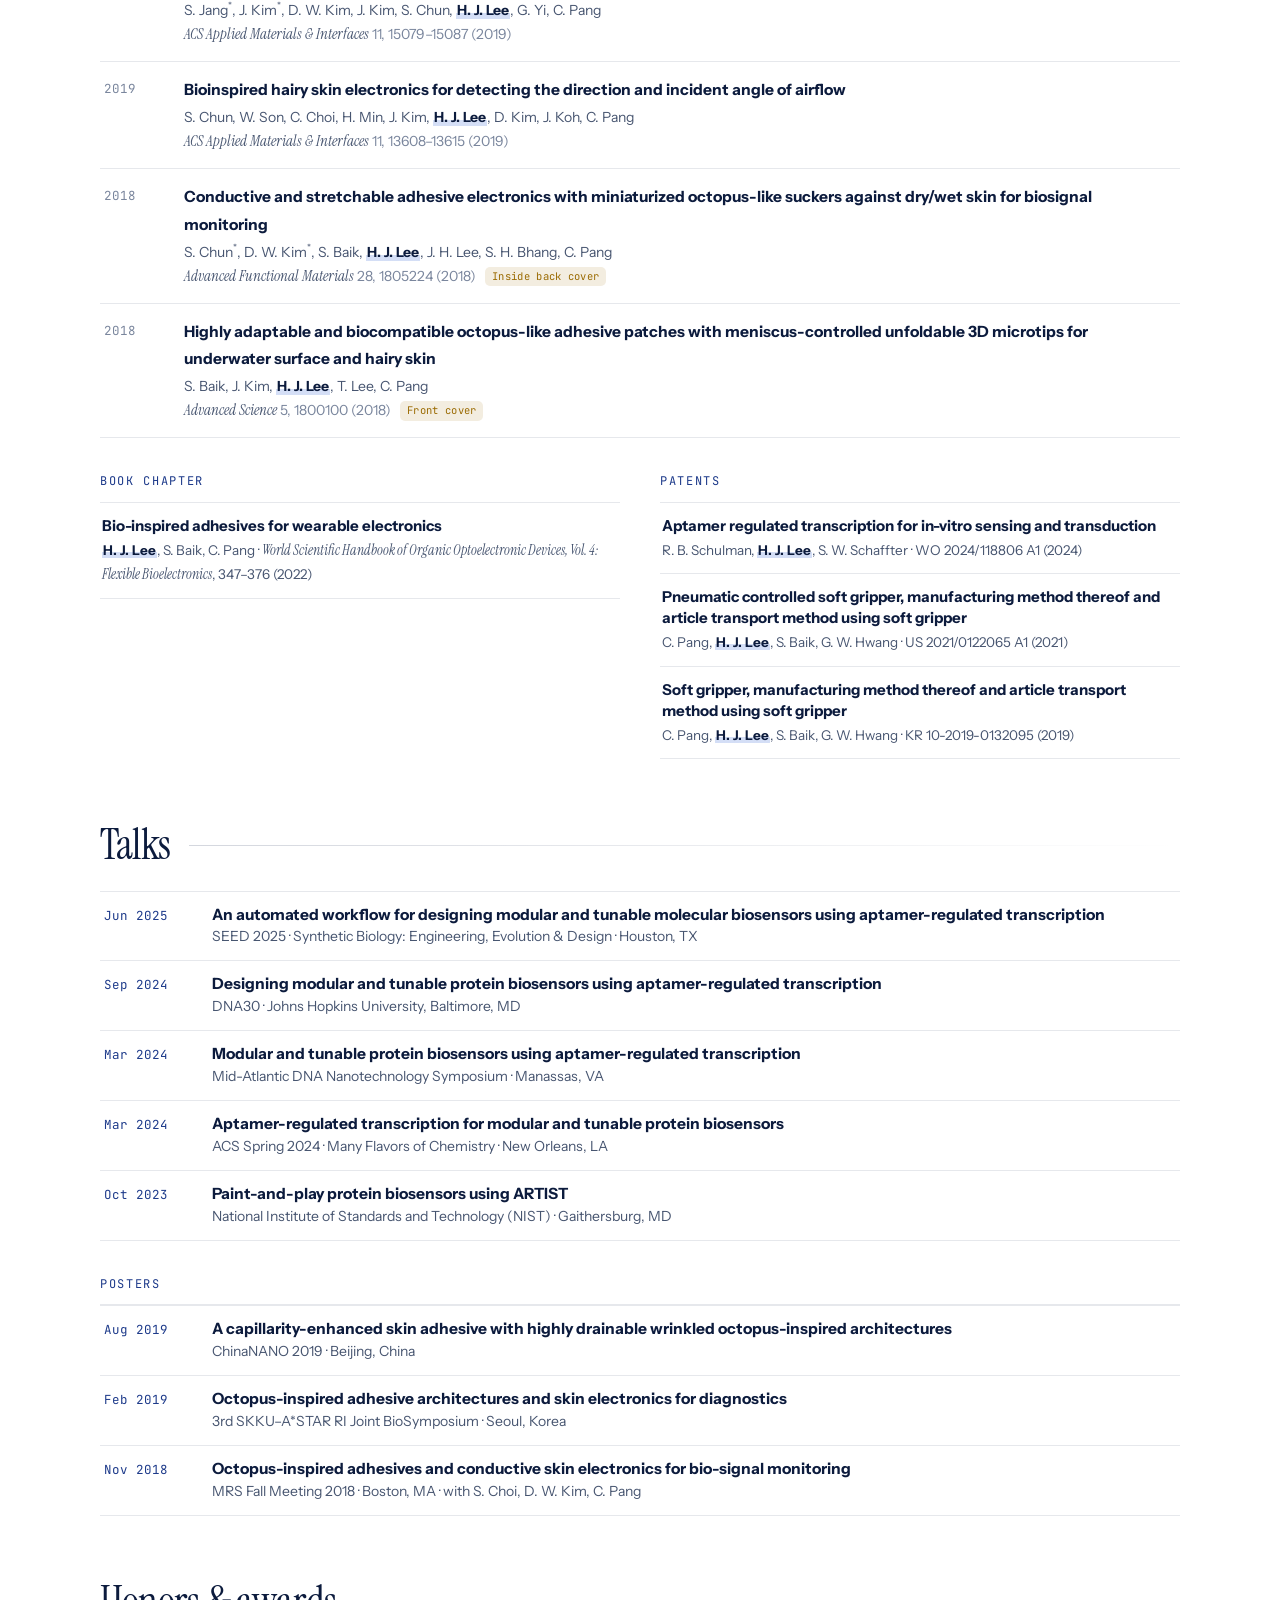
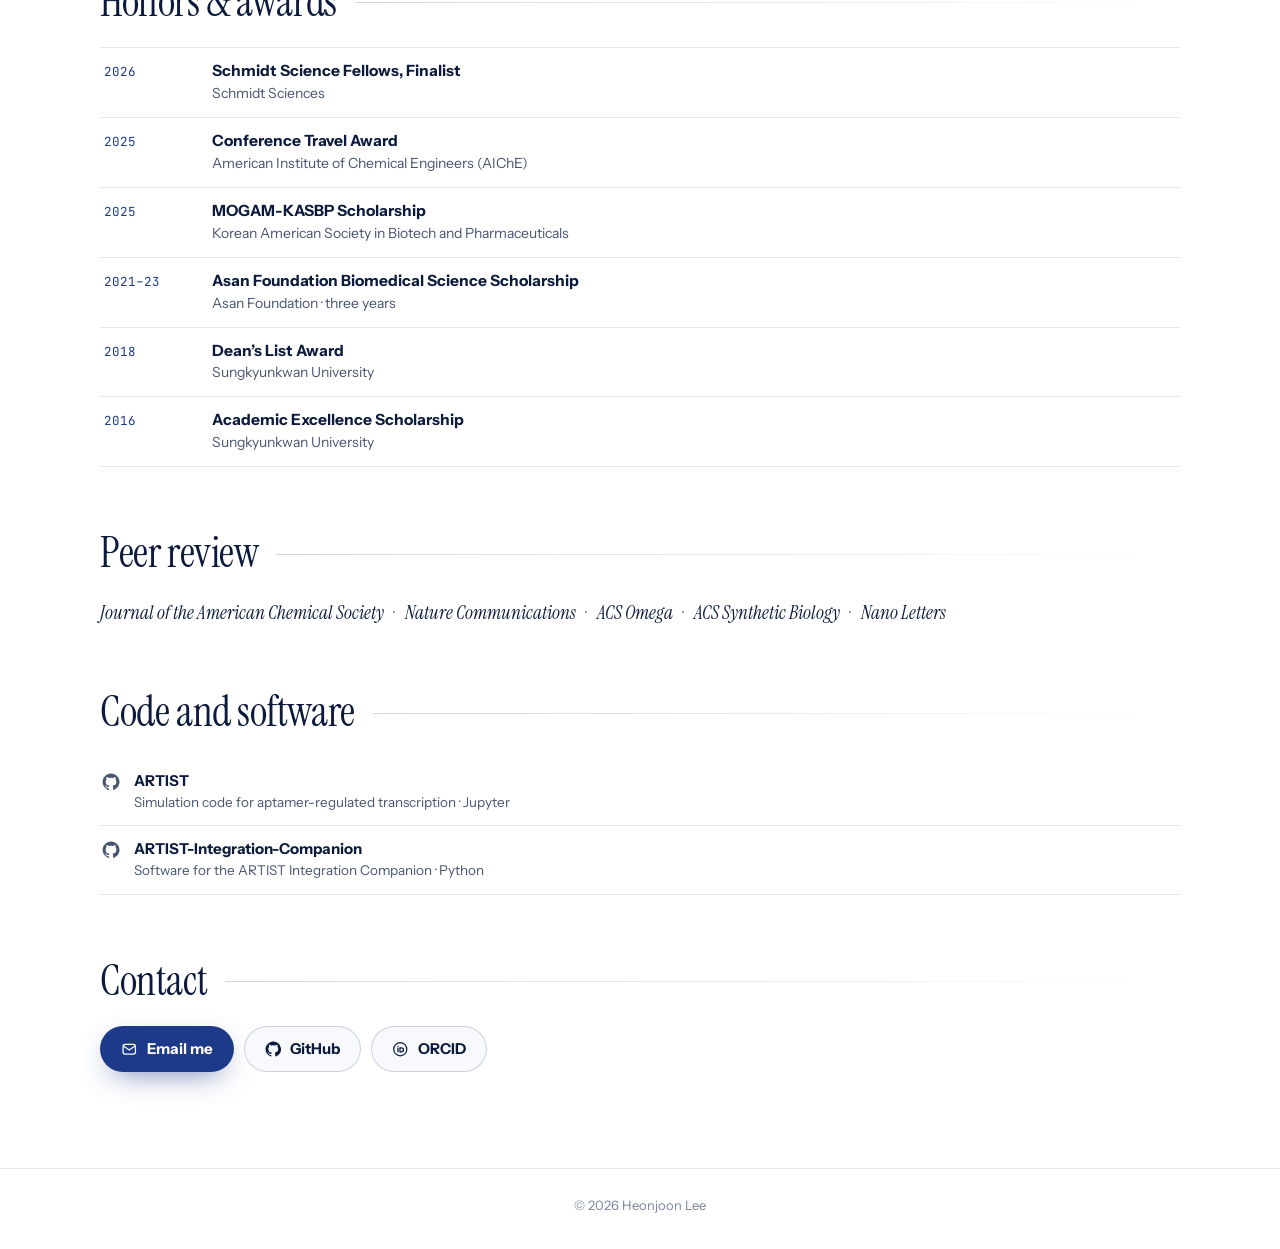
==== commit 8caa5418: "Unbold school names; italicize "de novo" Co-Authored-By: Claude Opus 5.5 <noreply@anthropic.com> Cla" ====
--- a/index.html
+++ b/index.html
@@ -145,9 +145,9 @@
 
       <div class="bio">
         <h2 class="h2">Biography</h2>
-        <p>I’m a postdoctoral scholar in Rhiju Das’s lab at <strong>Stanford University</strong>, where I combine computational structure prediction with experiments to design RNA aptamers de novo.</p>
-        <p>I completed my Ph.D. in Biomedical Engineering at <strong>Johns Hopkins University</strong> with Rebecca Schulman, using DNA/RNA computation to build molecular biosensors.</p>
-        <p>Before that, I studied Chemical Engineering at <strong>Sungkyunkwan University</strong> (B.S., then M.S. with Changhyun Pang), engineering bio-inspired adhesives for wound healing patches, bioelectronics and soft robotics.</p>
+        <p>I’m a postdoctoral scholar in Rhiju Das’s lab at Stanford University, where I combine computational structure prediction with experiments to design RNA aptamers <i>de novo</i>.</p>
+        <p>I completed my Ph.D. in Biomedical Engineering at Johns Hopkins University with Rebecca Schulman, using DNA/RNA computation to build molecular biosensors.</p>
+        <p>Before that, I studied Chemical Engineering at Sungkyunkwan University (B.S., then M.S. with Changhyun Pang), engineering bio-inspired adhesives for wound healing patches, bioelectronics and soft robotics.</p>
 
         <div class="bio__grid">
           <div>
--- a/assets/css/style.css
+++ b/assets/css/style.css
@@ -244,7 +244,7 @@
   border: 1px solid color-mix(in srgb, var(--accent) 50%, transparent); border-radius: 999px; color: var(--accent);
 }
 .profile__role { margin-top: 8px; font-size: 16px; color: var(--muted); }
-.profile__org { font-size: 16px; font-weight: 700; }
+.profile__org { font-size: 16px; }
 .profile__links { display: flex; justify-content: center; gap: 8px; margin-top: 16px; }
 .profile__links a {
   width: 40px; height: 40px; display: grid; place-items: center; border-radius: 50%;
@@ -258,7 +258,6 @@
 
 .bio { padding-top: 6px; }
 .bio > p { color: var(--muted); font-size: 1.04rem; margin-bottom: 14px; max-width: 44em; }
-.bio strong { color: var(--text); font-weight: 700; }
 .bio a { color: var(--text); border-bottom: 1px solid color-mix(in srgb, var(--accent) 65%, transparent); transition: color .2s; }
 .bio a:hover { color: var(--accent); }
 .bio i { font-family: var(--font-serif); font-size: 1.06em; }
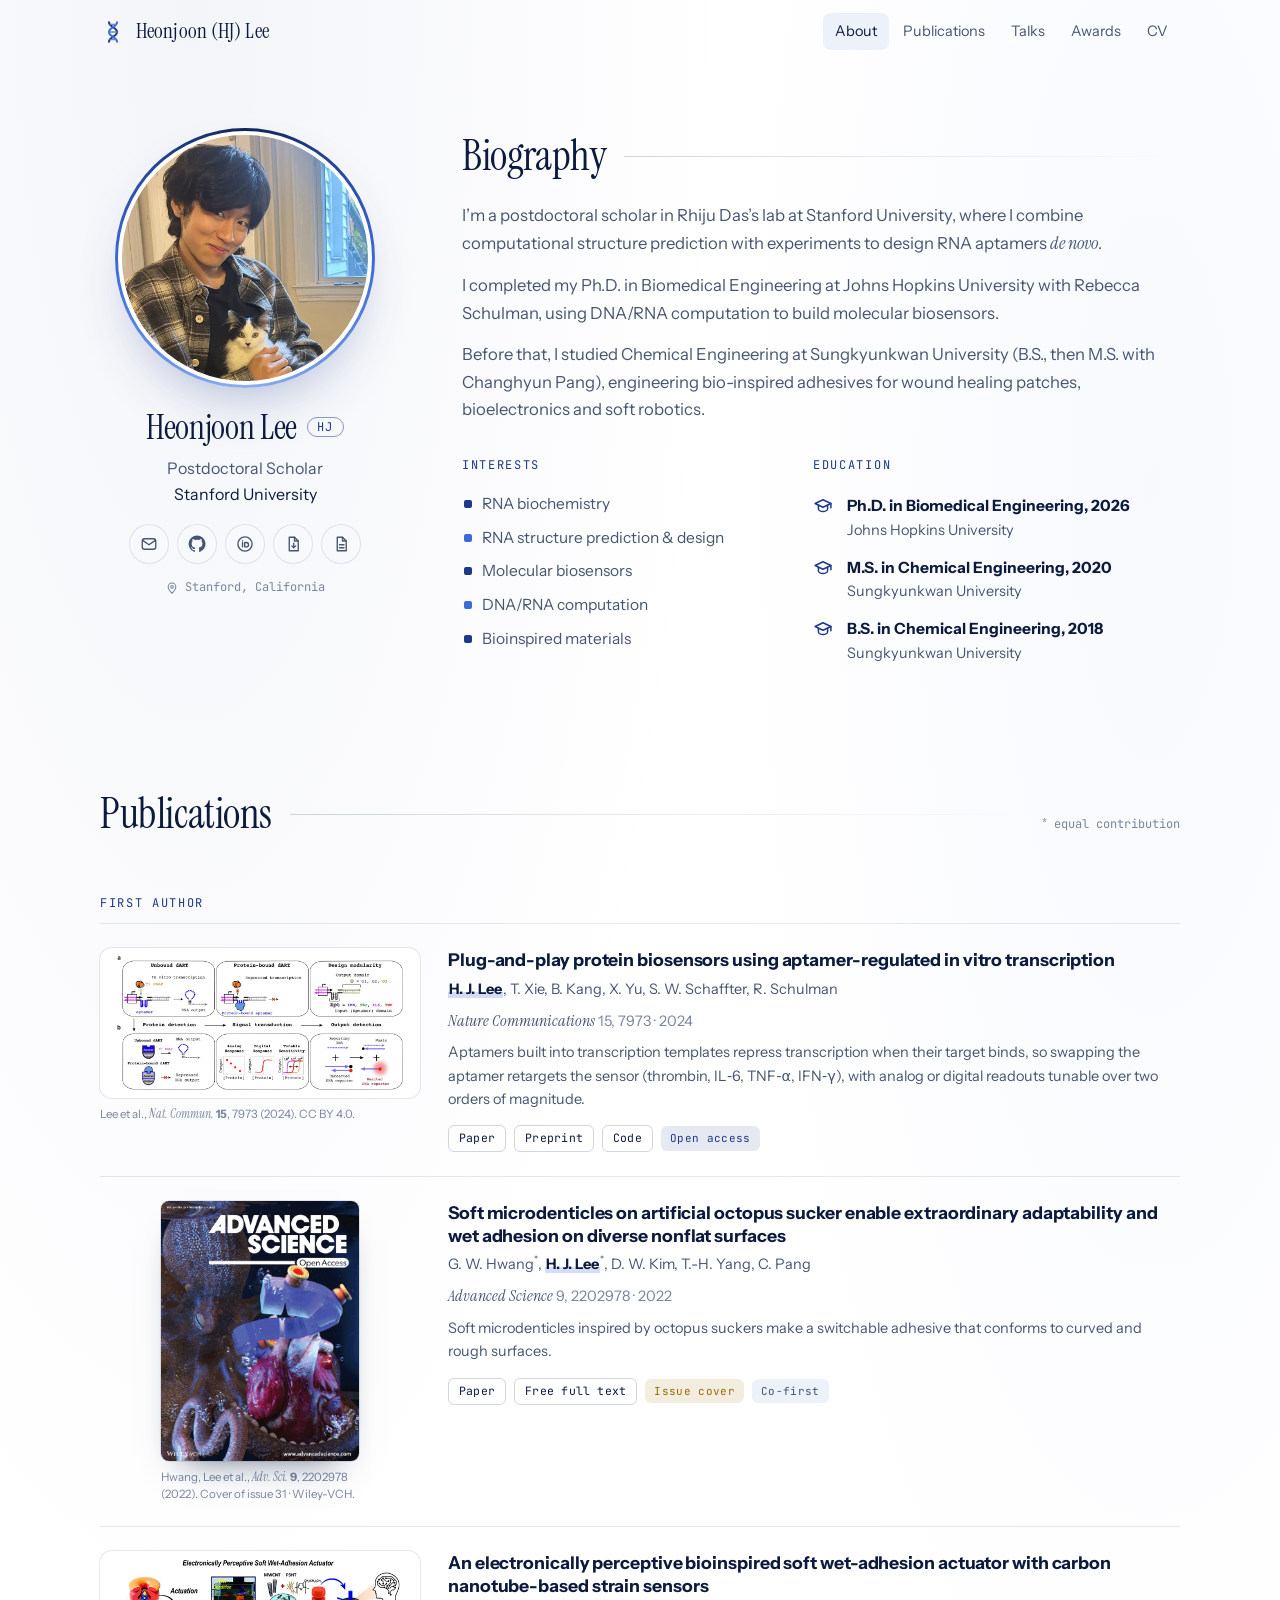
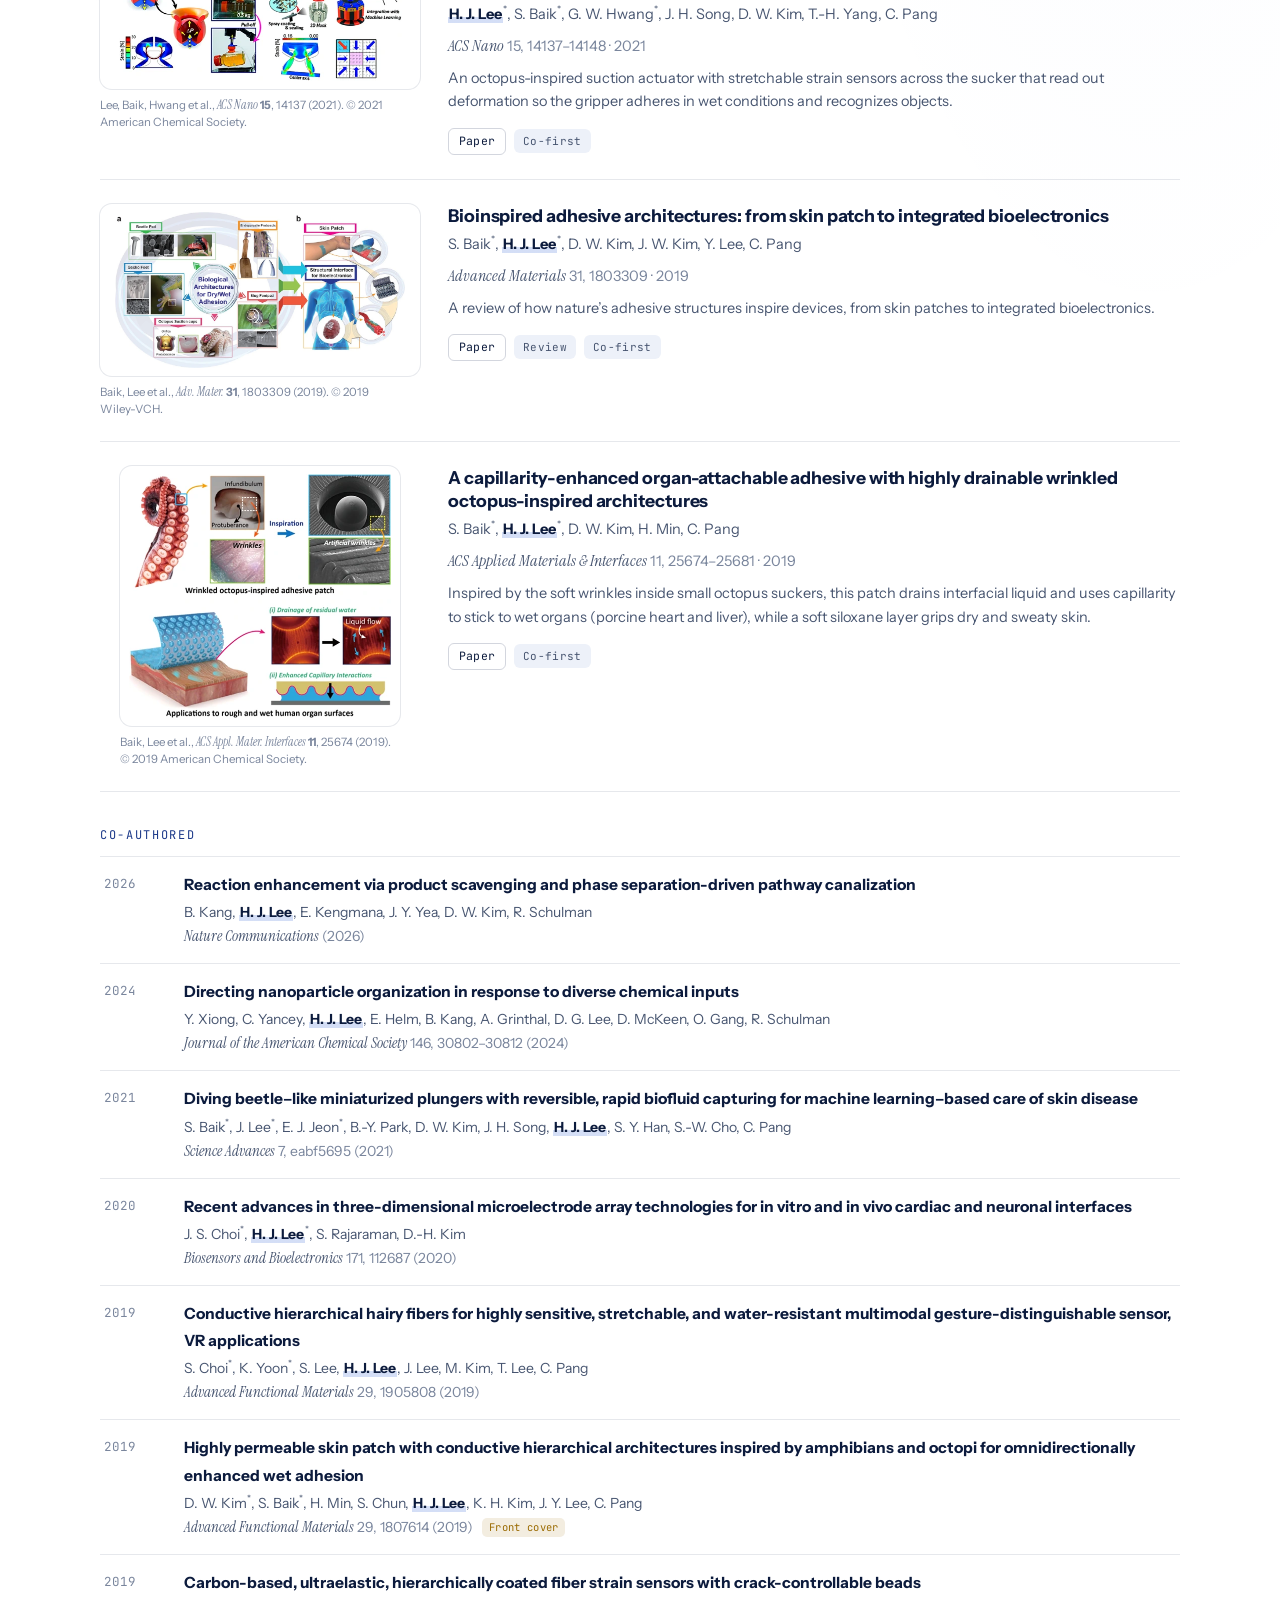
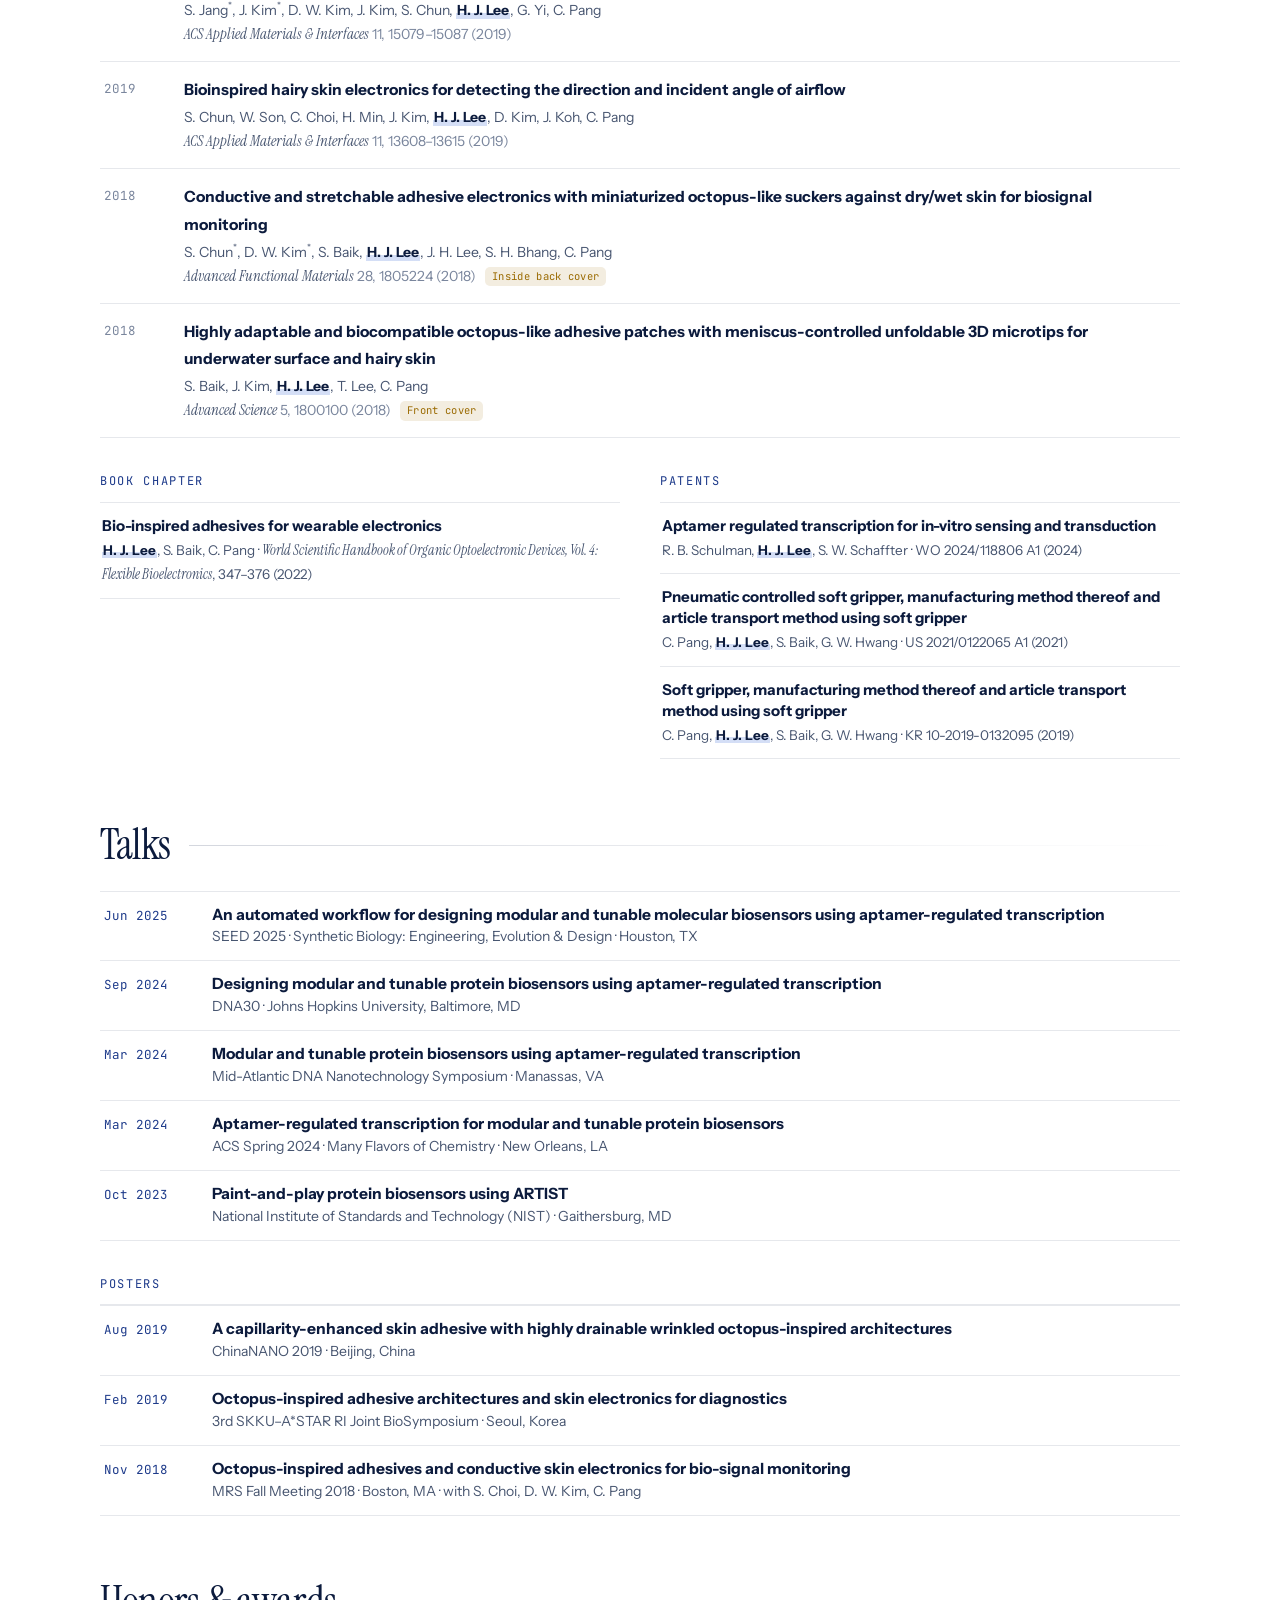
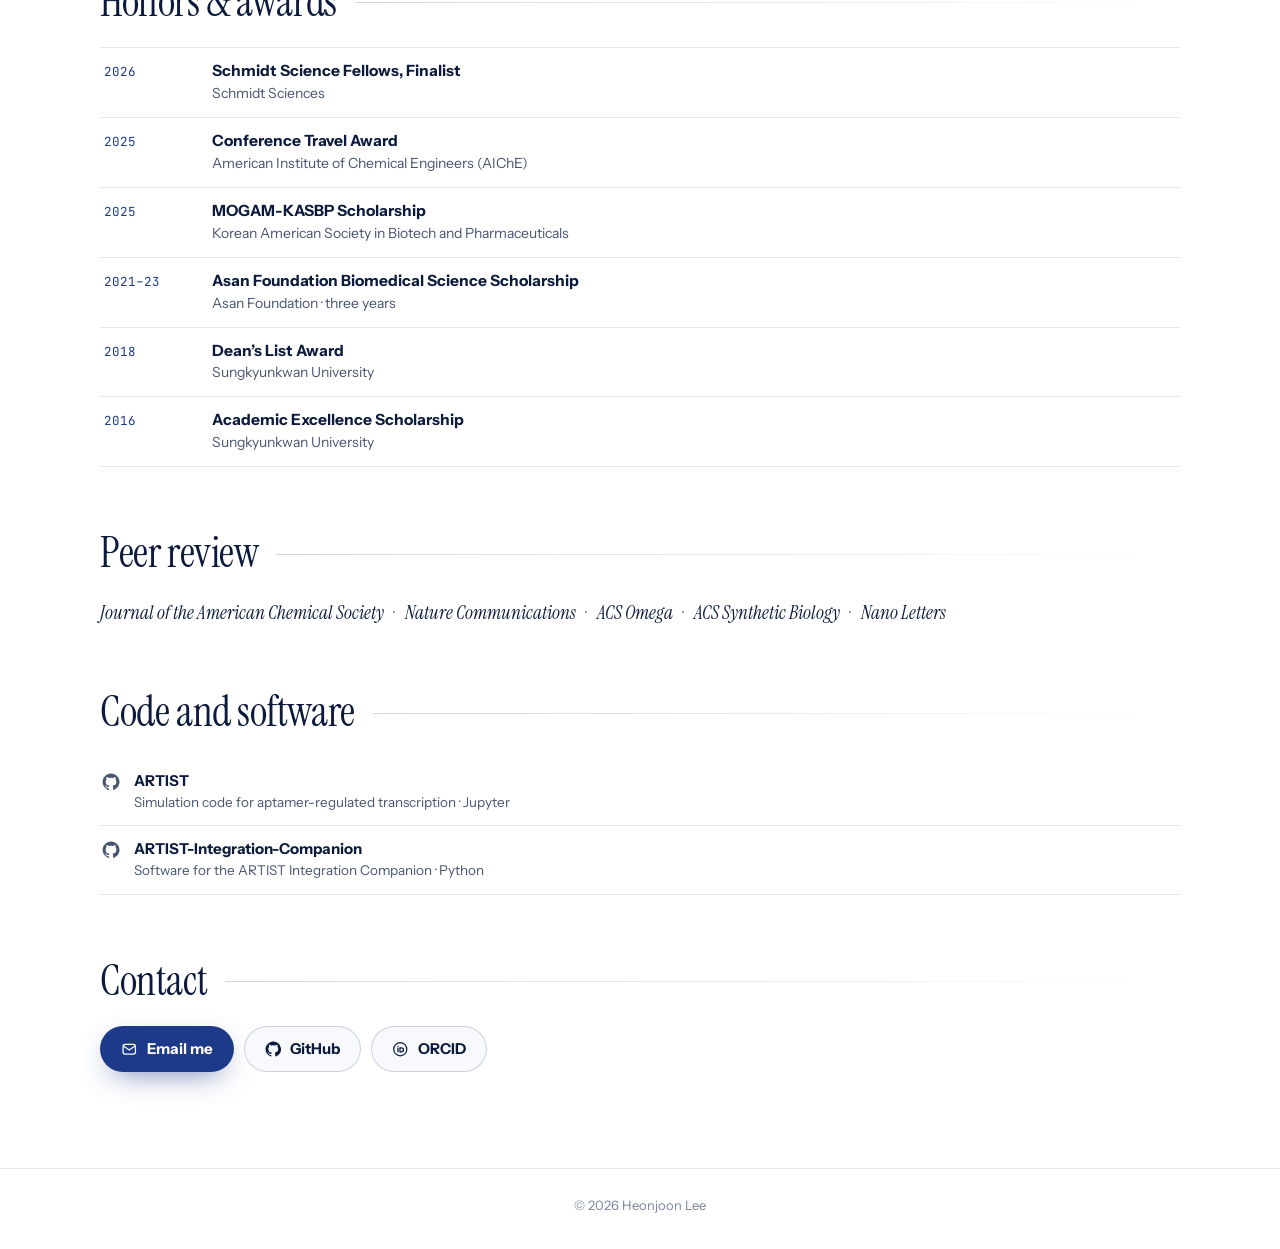
==== commit 033e202f: "Shorten three first-author paper summaries Co-Authored-By: Claude Opus 5.5 <noreply@anthropic.com> C" ====
--- a/index.html
+++ b/index.html
@@ -218,7 +218,7 @@
             <a class="paper__title" href="https://doi.org/10.1002/advs.202202978" target="_blank" rel="noopener">Soft microdenticles on artificial octopus sucker enable extraordinary adaptability and wet adhesion on diverse nonflat surfaces</a>
             <p class="paper__authors">G. W. Hwang<sup>*</sup>, <b class="me">H. J. Lee</b><sup>*</sup>, D. W. Kim, T.-H. Yang, C. Pang</p>
             <p class="paper__venue"><i>Advanced Science</i> 9, 2202978 · 2022</p>
-            <p class="paper__tldr">Soft, tooth-like microdenticles modeled on octopus suckers make a switchable adhesive that conforms to curved and rough surfaces: ≈29 N dry, ≈49 N wet and ≈17 N on very rough substrates.</p>
+            <p class="paper__tldr">Soft microdenticles inspired by octopus suckers make a switchable adhesive that conforms to curved and rough surfaces.</p>
             <div class="paper__links">
               <a class="tag-link" href="https://doi.org/10.1002/advs.202202978" target="_blank" rel="noopener">Paper</a>
               <a class="tag-link" href="https://pmc.ncbi.nlm.nih.gov/articles/PMC9631055/" target="_blank" rel="noopener">Free full text</a>
@@ -241,7 +241,7 @@
             <a class="paper__title" href="https://doi.org/10.1021/acsnano.1c05130" target="_blank" rel="noopener">An electronically perceptive bioinspired soft wet-adhesion actuator with carbon nanotube-based strain sensors</a>
             <p class="paper__authors"><b class="me">H. J. Lee</b><sup>*</sup>, S. Baik<sup>*</sup>, G. W. Hwang<sup>*</sup>, J. H. Song, D. W. Kim, T.-H. Yang, C. Pang</p>
             <p class="paper__venue"><i>ACS Nano</i> 15, 14137–14148 · 2021</p>
-            <p class="paper__tldr">An octopus-inspired suction actuator that can feel what it holds: carbon-nanotube strain sensors across the sucker read out deformation, so the gripper adheres in wet conditions and recognizes objects.</p>
+            <p class="paper__tldr">An octopus-inspired suction actuator with stretchable strain sensors across the sucker that read out deformation so the gripper adheres in wet conditions and recognizes objects.</p>
             <div class="paper__links">
               <a class="tag-link" href="https://doi.org/10.1021/acsnano.1c05130" target="_blank" rel="noopener">Paper</a>
               <span class="badge">Co-first</span>
@@ -262,7 +262,7 @@
             <a class="paper__title" href="https://doi.org/10.1002/adma.201803309" target="_blank" rel="noopener">Bioinspired adhesive architectures: from skin patch to integrated bioelectronics</a>
             <p class="paper__authors">S. Baik<sup>*</sup>, <b class="me">H. J. Lee</b><sup>*</sup>, D. W. Kim, J. W. Kim, Y. Lee, C. Pang</p>
             <p class="paper__venue"><i>Advanced Materials</i> 31, 1803309 · 2019</p>
-            <p class="paper__tldr">A review of how nature’s adhesive structures inform engineered ones (architectures, attachment physics, fabrication) and the medical devices they enable, from skin patches to integrated bioelectronics.</p>
+            <p class="paper__tldr">A review of how nature’s adhesive structures inspire devices, from skin patches to integrated bioelectronics.</p>
             <div class="paper__links">
               <a class="tag-link" href="https://doi.org/10.1002/adma.201803309" target="_blank" rel="noopener">Paper</a>
               <span class="badge">Review</span>
